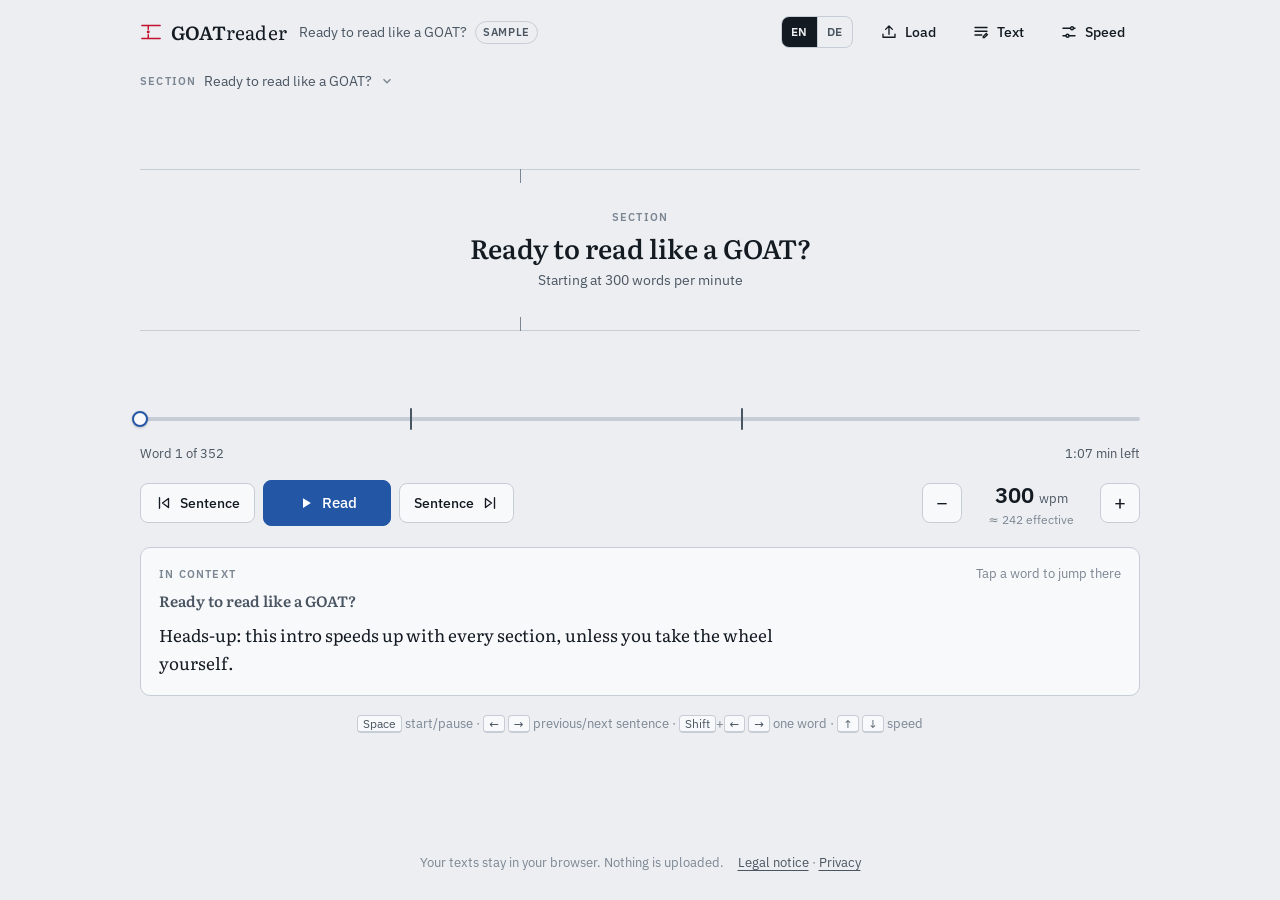
==== index.html @ 2a4652a8 "Cooler intro: how to become a GOAT reader" ====
<!doctype html>
<html lang="en">
<head>
<meta charset="utf-8">
<meta name="viewport" content="width=device-width,initial-scale=1,viewport-fit=cover">
<title>GOATreader · Read PDFs and texts word by word</title>
<meta name="description" content="GOATreader shows PDFs and texts one word at a time, with a focus letter, sentence rewind, context view and honest speed numbers. Free, no sign-up, everything stays in your browser.">
<link rel="canonical" href="https://goatreader.app/">
<meta name="theme-color" content="#ECEEF1" media="(prefers-color-scheme: light)">
<meta name="theme-color" content="#0E141A" media="(prefers-color-scheme: dark)">
<meta property="og:type" content="website">
<meta property="og:site_name" content="GOATreader">
<meta property="og:title" content="GOATreader">
<meta property="og:description" content="Read PDFs and texts one word at a time. Free, no sign-up, everything stays in your browser.">
<meta property="og:url" content="https://goatreader.app/">
<meta property="og:image" content="https://goatreader.app/og-image.png">
<meta property="og:image:width" content="1200">
<meta property="og:image:height" content="630">
<meta property="og:image:alt" content="GOATreader: the word GOAT in a reading window, with the focus letter O in red">
<meta name="twitter:card" content="summary_large_image">
<link rel="icon" href="icon.svg" type="image/svg+xml">
<link rel="icon" href="favicon-32.png" type="image/png" sizes="32x32">
<link rel="apple-touch-icon" href="apple-touch-icon.png">
<link rel="preload" href="fonts/literata-latin-opsz-normal.woff2" as="font" type="font/woff2" crossorigin>
<link rel="stylesheet" href="fonts/fonts.css">
<style>
/* Layout: one reading instrument in the middle of the page. Reticle window, position ruler and transport
   are stacked; the paragraph context sits underneath and appears when paused. Load / Text / Speed
   open as a side sheet (full width on phones). */
:root{
  --paper:#ECEEF1;      /* page ground: cool grey paper */
  --sheet:#F8F9FB;      /* panels, context, controls */
  --ink:#131A22;        /* primary text */
  --ink-2:#4A5562;      /* secondary text */
  --ink-3:#7B8693;      /* labels, ticks */
  --rule:#C6CDD6;       /* hairlines */
  --mark:#C3122F;       /* fixation letter */
  --pencil:#2456A6;     /* interactive accent ("blue pencil") */
  --pencil-ink:#FFFFFF;
  --pencil-soft:#DCE5F4;
  --danger:#A3261B;
  --scrim:rgba(19,26,34,.32);
  --shadow:0 1px 2px rgba(19,26,34,.06),0 14px 36px rgba(19,26,34,.12);
  --font-read:"Literata","Iowan Old Style","Palatino Linotype",Palatino,Georgia,serif;
  --font-ui:"IBM Plex Sans","Segoe UI",system-ui,-apple-system,"Helvetica Neue",Arial,sans-serif;
  --focal:38%;
  --word-size:clamp(2rem,5.2vw,3.4rem);
  --word-scale:1;
}
@media (prefers-color-scheme: dark){
  :root:not([data-theme="light"]){
    --paper:#0E141A; --sheet:#151D25; --ink:#E3E8ED; --ink-2:#A2AEBA; --ink-3:#6E7A86; --rule:#2A3541;
    --mark:#FF5B67; --pencil:#8AB1EE; --pencil-ink:#0B1117; --pencil-soft:#1D2B3C; --danger:#FF8A7A;
    --scrim:rgba(0,0,0,.55); --shadow:0 1px 2px rgba(0,0,0,.45),0 14px 36px rgba(0,0,0,.45);
    color-scheme:dark;
  }
}
:root[data-theme="dark"]{
  --paper:#0E141A; --sheet:#151D25; --ink:#E3E8ED; --ink-2:#A2AEBA; --ink-3:#6E7A86; --rule:#2A3541;
  --mark:#FF5B67; --pencil:#8AB1EE; --pencil-ink:#0B1117; --pencil-soft:#1D2B3C; --danger:#FF8A7A;
  --scrim:rgba(0,0,0,.55); --shadow:0 1px 2px rgba(0,0,0,.45),0 14px 36px rgba(0,0,0,.45);
  color-scheme:dark;
}

/* Basis: im Claude-Artifact liefert diese Regeln der Seitenrahmen */
:root{padding-top:env(safe-area-inset-top,0px);padding-bottom:env(safe-area-inset-bottom,0px)}
body{margin:0}
img{max-width:100%}
[hidden]{display:none!important}
.noscript{max-width:40ch;margin:40px auto;padding:0 16px;font:16px/1.5 system-ui,sans-serif;text-align:center}
*,*::before,*::after{box-sizing:border-box}
html,body{height:100%}
body{background:var(--paper);color:var(--ink);font-family:var(--font-ui);font-size:15px;line-height:1.5;-webkit-font-smoothing:antialiased}
button,input,textarea,select{font:inherit;color:inherit}
:focus-visible{outline:2px solid var(--pencil);outline-offset:2px}
.app{min-height:100%;display:flex;flex-direction:column;padding-inline:16px}

/* ---------- top bar ---------- */
.bar{display:flex;align-items:center;gap:12px;width:min(1000px,100%);margin-inline:auto;padding-block:12px 6px}
.brand{display:flex;align-items:center;gap:9px;flex:none}
.brand svg{width:22px;height:22px;color:var(--mark)}
.brand-name{font-family:var(--font-read);font-weight:600;font-size:19px;letter-spacing:.01em}
.brand-lite{font-weight:400}
.doc{display:flex;align-items:center;gap:8px;min-width:0;flex:1;color:var(--ink-2);font-size:14px;overflow:hidden;container-type:inline-size}
.doc-title{white-space:nowrap;overflow:hidden;text-overflow:ellipsis;min-width:0}
.chip{flex:none;font-size:11px;font-weight:600;letter-spacing:.06em;text-transform:uppercase;padding:2px 7px;border-radius:999px;border:1px solid var(--rule);color:var(--ink-2)}
@container (max-width:160px){.chip{display:none}}   /* wenig Platz: lieber den Titel zeigen */
@container (max-width:56px){.doc-title{display:none}}
.lang{display:inline-flex;flex:none;border:1px solid var(--rule);border-radius:8px;overflow:hidden}
.lang button{border:0;background:transparent;height:30px;padding:0 9px;font-size:12px;font-weight:600;letter-spacing:.05em;color:var(--ink-2);cursor:pointer}
.lang button + button{border-left:1px solid var(--rule)}
.lang button[aria-pressed="true"]{background:var(--ink);color:var(--paper)}
.lang button:focus-visible{outline-offset:-2px}
.bar-actions{display:flex;gap:6px;flex:none}

/* ---------- buttons ---------- */
.btn{display:inline-flex;align-items:center;justify-content:center;gap:7px;height:40px;padding:0 14px;border-radius:8px;
  border:1px solid var(--rule);background:var(--sheet);cursor:pointer;font-weight:500;font-size:14px;white-space:nowrap;
  transition:border-color .15s,background-color .15s}
.btn:hover{border-color:var(--ink-3)}
.btn svg{width:18px;height:18px;flex:none}
.btn.ghost{background:transparent;border-color:transparent}
.btn.ghost:hover{background:var(--sheet);border-color:var(--rule)}
.btn.primary{background:var(--pencil);border-color:var(--pencil);color:var(--pencil-ink)}
.btn.primary:hover{filter:brightness(1.06)}
.btn.icon{width:40px;padding:0}
.btn:disabled{opacity:.45;cursor:not-allowed}
.btn.small{height:32px;padding:0 10px;font-size:13px}
.btn.danger{color:var(--danger)}

/* ---------- instrument ---------- */
.main{flex:1;display:flex;flex-direction:column;gap:18px;width:min(1000px,100%);margin-inline:auto;padding-block:8px 28px}
.instrument{position:relative;display:flex;flex-direction:column;gap:10px}
.eyebrow{display:flex;align-items:center;justify-content:space-between;gap:12px;min-height:30px}
.section-btn{display:flex;align-items:center;gap:8px;min-width:0;max-width:100%;background:none;border:0;padding:4px 6px;margin-left:-6px;border-radius:6px;cursor:pointer;color:var(--ink-2)}
.section-btn:hover:not(:disabled){background:var(--sheet)}
.section-btn:disabled{cursor:default}
.label{font-size:11px;font-weight:600;letter-spacing:.11em;text-transform:uppercase;color:var(--ink-3);flex:none}
.section-name{white-space:nowrap;overflow:hidden;text-overflow:ellipsis;min-width:0;font-size:14px}
.section-btn svg{width:14px;height:14px;flex:none;color:var(--ink-3)}
.page-label{font-size:13px;color:var(--ink-2);font-variant-numeric:tabular-nums;flex:none}

.outline{position:absolute;z-index:6;top:36px;left:0;width:min(440px,100%);max-height:min(56vh,460px);overflow:auto;
  background:var(--sheet);border:1px solid var(--rule);border-radius:10px;box-shadow:var(--shadow);padding:6px}
.outline button{display:grid;grid-template-columns:1fr auto;gap:12px;width:100%;text-align:left;background:none;border:0;
  padding:8px 10px;border-radius:6px;cursor:pointer;font-size:14px;color:var(--ink)}
.outline button:hover,.outline button.active{background:var(--pencil-soft)}
.outline .pg{color:var(--ink-3);font-variant-numeric:tabular-nums;font-size:13px}

.reader{position:relative;height:clamp(170px,32vh,290px);overflow:hidden;cursor:pointer;user-select:none;-webkit-user-select:none;
  touch-action:pan-y;border-radius:4px}
.reader:focus-visible{outline:1.5px solid var(--ink-3);outline-offset:6px}
.rule{position:absolute;left:0;right:0;height:1px;background:var(--rule)}
.rule.top{top:22%}.rule.bottom{bottom:22%}
.tick{position:absolute;left:var(--focal);width:1px;height:14px;background:var(--ink-3)}
.tick.top{top:22%}.tick.bottom{bottom:22%}
.reader.no-guides .rule,.reader.no-guides .tick{display:none}
.word{position:absolute;left:0;top:50%;white-space:nowrap;font-family:var(--font-read);font-weight:480;
  font-size:calc(var(--word-size) * var(--word-scale));line-height:1.1;transform-origin:0 50%;will-change:transform;
  font-optical-sizing:auto;letter-spacing:.005em}
.reader.sans .word{font-family:var(--font-ui);font-weight:500}
.word .orp{color:var(--mark)}
.reader.no-mark .word .orp{color:inherit}
.card{position:absolute;inset:23% 18px;display:flex;flex-direction:column;align-items:center;justify-content:center;gap:6px;text-align:center}
.card .t{font-family:var(--font-read);font-weight:560;font-size:clamp(1.15rem,2.7vw,1.65rem);line-height:1.25;max-width:32ch;text-wrap:balance}
.card .s{color:var(--ink-2);font-size:14px;max-width:46ch;text-wrap:balance}

/* ruler */
.ruler{position:relative;height:30px;cursor:pointer;touch-action:none}
.ruler-track{position:absolute;left:0;right:0;top:50%;height:4px;margin-top:-2px;background:var(--rule);border-radius:2px}
.ruler-fill{position:absolute;left:0;top:0;bottom:0;width:0;background:var(--pencil);border-radius:2px}
.ruler-ticks{position:absolute;inset:0}
.ruler-ticks .pg{position:absolute;top:-4px;width:1px;height:12px;background:var(--ink-3);opacity:.6}
.ruler-ticks .sec{position:absolute;top:-9px;width:2px;height:22px;margin-left:-1px;background:var(--ink-2);border-radius:1px}
.ruler-thumb{position:absolute;top:50%;left:0;width:16px;height:16px;margin:-8px 0 0 -8px;border-radius:50%;
  background:var(--sheet);border:2px solid var(--pencil);box-shadow:0 1px 3px rgba(0,0,0,.18)}
.meta{display:flex;justify-content:space-between;gap:12px;flex-wrap:wrap;font-size:13px;color:var(--ink-2);font-variant-numeric:tabular-nums}

/* transport */
.transport{display:flex;align-items:center;justify-content:space-between;gap:12px 20px;flex-wrap:wrap;margin-top:4px}
.tgroup{display:flex;gap:8px;align-items:center}
.btn.play{min-width:128px;height:46px;font-size:15px}
.tempo{display:flex;align-items:center;gap:8px}
.tempo .btn{width:40px;padding:0;font-size:20px;font-weight:400}
.tempo-read{display:grid;grid-template-columns:auto auto;align-items:baseline;column-gap:5px;min-width:122px;justify-content:center}
.tempo-read output{font-size:22px;font-weight:600;font-variant-numeric:tabular-nums;text-align:right}
.tempo-read .unit{font-size:13px;color:var(--ink-2)}
.tempo-read .eff{grid-column:1 / -1;font-size:12px;color:var(--ink-3);text-align:center;font-variant-numeric:tabular-nums}

/* context */
.context{background:var(--sheet);border:1px solid var(--rule);border-radius:10px;padding:16px 18px 18px;display:flex;flex-direction:column;gap:8px;
  transition:opacity .2s}
.context-head{display:flex;justify-content:space-between;gap:12px;flex-wrap:wrap;align-items:baseline}
.hint{font-size:12.5px;color:var(--ink-3)}
.context-section{margin:0;font-family:var(--font-read);font-size:15px;font-weight:600;color:var(--ink-2)}
.context-text{margin:0;font-family:var(--font-read);font-size:17px;line-height:1.65;max-width:68ch;max-height:15.5em;overflow:auto;overflow-wrap:anywhere}
.context-text span{cursor:pointer;border-radius:3px}
.context-text span:hover{text-decoration:underline;text-decoration-color:var(--ink-3);text-underline-offset:3px}
.context-text span.cur{background:var(--pencil-soft);box-shadow:0 0 0 2px var(--pencil-soft);text-decoration:none}
.context-text .gap{color:var(--ink-3);cursor:default}
.keys{margin:0;font-size:12.5px;color:var(--ink-3);text-align:center}
.keys kbd{font-family:var(--font-ui);font-size:11.5px;border:1px solid var(--rule);border-bottom-width:2px;border-radius:4px;padding:0 5px;background:var(--sheet);color:var(--ink-2)}
@media (hover:none){.keys{display:none}}

/* while reading: quiet chrome */
.foot{display:flex;justify-content:center;gap:4px 14px;flex-wrap:wrap;font-size:12.5px;color:var(--ink-3);text-align:center;margin-top:auto;padding-top:8px}
.foot a{color:var(--ink-2);text-underline-offset:3px}
.foot a:hover{color:var(--pencil)}
body.is-playing .foot{opacity:.4}
body.is-playing .context{opacity:0;pointer-events:none}
body.is-playing .bar,body.is-playing .meta,body.is-playing .tempo,body.is-playing .keys,body.is-playing .eyebrow{opacity:.4;transition:opacity .25s}
body.is-playing .bar:hover,body.is-playing .tempo:hover,body.is-playing .bar:focus-within,body.is-playing .tempo:focus-within{opacity:1}

/* ---------- side sheet ---------- */
.scrim{position:fixed;inset:0;background:var(--scrim);z-index:20}
.panel{position:fixed;top:0;right:0;bottom:0;z-index:21;width:min(460px,100%);display:flex;flex-direction:column;background:var(--sheet);
  border-left:1px solid var(--rule);box-shadow:var(--shadow);padding-top:env(safe-area-inset-top,0px);padding-bottom:env(safe-area-inset-bottom,0px);
  animation:slide .18s ease-out}
@keyframes slide{from{transform:translateX(24px);opacity:.4}to{transform:none;opacity:1}}
.panel-head{display:flex;align-items:center;justify-content:space-between;gap:12px;padding:12px 12px 12px 20px;border-bottom:1px solid var(--rule)}
.panel-head h2{margin:0;font-family:var(--font-read);font-size:19px;font-weight:600}
.panel-body{flex:1;overflow:auto;padding:18px 20px 28px;display:flex;flex-direction:column;gap:24px}
.group{display:flex;flex-direction:column;gap:10px}
.note{margin:0;font-size:13px;color:var(--ink-2)}
.drop{display:flex;flex-direction:column;align-items:center;gap:6px;padding:26px 16px;border:1.5px dashed var(--ink-3);border-radius:10px;
  text-align:center;cursor:pointer;background:var(--paper)}
.drop:hover,.drop:focus-within{border-color:var(--pencil)}
.drop svg{width:28px;height:28px;color:var(--pencil)}
.drop strong{font-size:15px}
.sr-only{position:absolute;width:1px;height:1px;overflow:hidden;clip:rect(0 0 0 0);white-space:nowrap}
input[type=text]{width:100%;border:1px solid var(--rule);border-radius:8px;background:var(--paper);padding:8px 12px}
textarea{width:100%;border:1px solid var(--rule);border-radius:8px;background:var(--paper);padding:10px 12px;line-height:1.55;resize:vertical}
#paste-text{min-height:120px}
#edit-text{min-height:46vh;font-size:14px}
.row{display:flex;gap:8px;flex-wrap:wrap;align-items:center}
.lib{list-style:none;margin:0;padding:0;display:flex;flex-direction:column;gap:6px}
.lib li{display:flex;align-items:center;gap:6px;border:1px solid var(--rule);border-radius:8px;background:var(--paper)}
.lib .open{flex:1;min-width:0;text-align:left;background:none;border:0;padding:9px 12px;cursor:pointer;display:flex;flex-direction:column;gap:2px;border-radius:8px}
.lib .open:hover{background:var(--pencil-soft)}
.lib .ttl{font-weight:500;white-space:nowrap;overflow:hidden;text-overflow:ellipsis}
.lib .sub{font-size:12.5px;color:var(--ink-2);font-variant-numeric:tabular-nums}
.lib .del{margin-right:6px}
.lib li.current{border-color:var(--pencil)}
.empty{margin:0;font-size:13px;color:var(--ink-3)}

/* settings rows */
.field{display:grid;grid-template-columns:1fr auto;gap:4px 12px;align-items:center}
.field label{font-size:14px}
.field output{font-size:13px;color:var(--ink-2);font-variant-numeric:tabular-nums;min-width:4.5em;text-align:right}
.field input[type=range]{grid-column:1 / -1;width:100%;accent-color:var(--pencil)}
.field .help{grid-column:1 / -1;font-size:12.5px;color:var(--ink-3)}
.check{display:grid;grid-template-columns:auto 1fr;gap:2px 10px;align-items:start;font-size:14px;cursor:pointer}
.check input{margin-top:3px;accent-color:var(--pencil);width:16px;height:16px}
.check .help{grid-column:2;font-size:12.5px;color:var(--ink-3)}
.seg{display:inline-flex;border:1px solid var(--rule);border-radius:8px;overflow:hidden}
.seg label{position:relative;cursor:pointer}
.seg input{position:absolute;opacity:0;inset:0;cursor:pointer}
.seg span{display:block;padding:6px 14px;font-size:14px}
.seg input:checked + span{background:var(--pencil);color:var(--pencil-ink)}
.seg input:focus-visible + span{outline:2px solid var(--pencil);outline-offset:-2px}
.presets{display:flex;gap:6px;flex-wrap:wrap}
.keylist{display:grid;grid-template-columns:auto 1fr;gap:6px 14px;margin:0;font-size:13.5px}
.keylist dt{color:var(--ink-2)}
.keylist dd{margin:0}
.stats{margin:0;font-size:13px;color:var(--ink-2);font-variant-numeric:tabular-nums}

/* overlays */
.drop-overlay{position:fixed;inset:10px;z-index:40;border:2px dashed var(--pencil);border-radius:14px;background:var(--scrim);
  display:flex;align-items:center;justify-content:center;pointer-events:none}
.drop-overlay div{background:var(--sheet);padding:14px 20px;border-radius:10px;font-weight:600;box-shadow:var(--shadow)}
.toast{position:fixed;left:50%;bottom:calc(18px + env(safe-area-inset-bottom,0px));transform:translateX(-50%);z-index:50;max-width:min(560px,calc(100% - 32px));
  background:var(--ink);color:var(--paper);padding:10px 16px;border-radius:10px;box-shadow:var(--shadow);font-size:14px}
.toast[data-kind="error"]{background:var(--danger);color:#fff}

@media (max-width:480px){.brand-name{display:none}}
@media (max-width:640px){
  .bar{gap:8px}
  .bar-actions{gap:2px}
  .bar-actions .btn{flex-direction:column;gap:3px;height:46px;min-width:44px;padding:0 4px}
  .bar-actions .btn span{font-size:10.5px;font-weight:500;line-height:1}
  .doc{font-size:13px}
  .transport{justify-content:center}
  .tgroup{width:100%;justify-content:center}
  .btn.play{flex:1;max-width:220px}
  .tempo{width:100%;justify-content:center}
  .context-text{font-size:16px}
  .panel{width:100%;border-left:0}
}
@media (max-width:420px){
  /* schmale Handys: Satz-Knöpfe nur mit Symbol (Beschriftung bleibt als aria-label und title) */
  .tgroup .btn:not(.play){width:46px;height:46px;padding:0}
  .tgroup .btn:not(.play) span{display:none}
}
@media (prefers-reduced-motion:reduce){
  *{transition:none!important;animation:none!important}
}
</style>
</head>
<body>
<noscript><p class="noscript">GOATreader needs JavaScript to run. · GOATreader braucht JavaScript.</p></noscript>
<div class="app" id="app">
  <header class="bar">
    <div class="brand">
      <svg viewBox="0 0 24 24" fill="none" stroke="currentColor" stroke-width="1.6" aria-hidden="true"><path d="M2 5h20M2 19h20M9 5v4M9 19v-4" stroke-linecap="round"/><path d="M9 12h0" stroke-width="3.2" stroke-linecap="round"/></svg>
      <span class="brand-name">GOAT<span class="brand-lite">reader</span></span>
    </div>
    <div class="doc"><span class="doc-title" id="doc-title"></span><span class="chip" id="doc-chip" data-i18n="doc.sampleChip" hidden>Sample</span></div>
    <div class="lang" role="group" aria-label="Language" data-i18n-attr="aria-label:bar.lang">
      <button type="button" data-lang="en" lang="en" title="English" aria-pressed="true">EN</button>
      <button type="button" data-lang="de" lang="de" title="Deutsch" aria-pressed="false">DE</button>
    </div>
    <nav class="bar-actions" aria-label="Document" data-i18n-attr="aria-label:bar.nav">
      <button class="btn ghost" id="open-load" type="button" aria-label="Load a text" title="Load a text" data-i18n-attr="aria-label:bar.load.title;title:bar.load.title">
        <svg viewBox="0 0 24 24" fill="none" stroke="currentColor" stroke-width="1.8" stroke-linecap="round" stroke-linejoin="round" aria-hidden="true"><path d="M12 15V4M7.5 8.5 12 4l4.5 4.5M4 15v4h16v-4"/></svg><span data-i18n="bar.load">Load</span>
      </button>
      <button class="btn ghost" id="open-edit" type="button" aria-label="Review and edit the text" title="Review and edit the text" data-i18n-attr="aria-label:bar.text.title;title:bar.text.title">
        <svg viewBox="0 0 24 24" fill="none" stroke="currentColor" stroke-width="1.8" stroke-linecap="round" aria-hidden="true"><path d="M4 6h16M4 11h16M4 16h9M16.5 19.5l4-4-1.5-1.5-4 4V19.5z"/></svg><span data-i18n="bar.text">Text</span>
      </button>
      <button class="btn ghost" id="open-settings" type="button" aria-label="Speed and display settings" title="Speed and display settings" data-i18n-attr="aria-label:bar.speed.title;title:bar.speed.title">
        <svg viewBox="0 0 24 24" fill="none" stroke="currentColor" stroke-width="1.8" stroke-linecap="round" aria-hidden="true"><path d="M4 7h10M18 7h2M4 17h4M12 17h8"/><circle cx="16" cy="7" r="2"/><circle cx="10" cy="17" r="2"/></svg><span data-i18n="bar.speed">Speed</span>
      </button>
    </nav>
  </header>

  <main class="main">
    <section class="instrument" aria-label="Reading window" data-i18n-attr="aria-label:reader.region">
      <div class="eyebrow">
        <button class="section-btn" id="section-btn" type="button" aria-haspopup="true" aria-expanded="false" aria-controls="outline">
          <span class="label" id="section-label">Section</span><span class="section-name" id="section-name">–</span>
          <svg viewBox="0 0 16 16" fill="none" stroke="currentColor" stroke-width="1.6" aria-hidden="true"><path d="M4 6l4 4 4-4"/></svg>
        </button>
        <span class="page-label" id="page-label" hidden></span>
      </div>
      <div class="outline" id="outline" hidden></div>

      <div class="reader" id="reader" tabindex="0" role="button" aria-label="Reading window, paused. Press Space or tap to start.">
        <div class="rule top"></div><div class="rule bottom"></div>
        <div class="tick top"></div><div class="tick bottom"></div>
        <div class="word" id="word" aria-hidden="true"><span id="w-pre"></span><span class="orp" id="w-orp"></span><span id="w-post"></span></div>
        <div class="card" id="card" hidden></div>
      </div>

      <div class="ruler" id="ruler" role="slider" tabindex="0" aria-label="Position in the text" data-i18n-attr="aria-label:ruler.label" aria-valuemin="0" aria-valuemax="100" aria-valuenow="0">
        <div class="ruler-track"><div class="ruler-fill" id="ruler-fill"></div><div class="ruler-ticks" id="ruler-ticks"></div></div>
        <div class="ruler-thumb" id="ruler-thumb"></div>
      </div>
      <div class="meta"><span id="meta-pos"></span><span id="meta-left"></span></div>

      <div class="transport">
        <div class="tgroup">
          <button class="btn" id="btn-prev" type="button" title="Previous sentence (←)" aria-label="Previous sentence" data-i18n-attr="title:tr.prev.title;aria-label:tr.prev.aria">
            <svg viewBox="0 0 24 24" fill="none" stroke="currentColor" stroke-width="1.8" stroke-linecap="round" stroke-linejoin="round" aria-hidden="true"><path d="M6 5v14M18 6l-8 6 8 6z"/></svg><span data-i18n="tr.prev">Sentence</span>
          </button>
          <button class="btn primary play" id="btn-play" type="button">
            <svg id="ic-play" viewBox="0 0 24 24" aria-hidden="true"><path d="M8 5.5v13l10.5-6.5z" fill="currentColor"/></svg>
            <svg id="ic-pause" viewBox="0 0 24 24" aria-hidden="true" hidden><path d="M7 5h3.5v14H7zM13.5 5H17v14h-3.5z" fill="currentColor"/></svg>
            <span id="play-label">Read</span>
          </button>
          <button class="btn" id="btn-next" type="button" title="Next sentence (→)" aria-label="Next sentence" data-i18n-attr="title:tr.next.title;aria-label:tr.next.aria">
            <span data-i18n="tr.next">Sentence</span><svg viewBox="0 0 24 24" fill="none" stroke="currentColor" stroke-width="1.8" stroke-linecap="round" stroke-linejoin="round" aria-hidden="true"><path d="M18 5v14M6 6l8 6-8 6z"/></svg>
          </button>
        </div>
        <div class="tempo" role="group" aria-label="Speed" data-i18n-attr="aria-label:tempo.group">
          <button class="btn" id="wpm-down" type="button" aria-label="Slower (↓)" title="Slower (↓)" data-i18n-attr="aria-label:tempo.slower;title:tempo.slower">−</button>
          <div class="tempo-read" title="Speed per word. Effective = including the pauses at sentence and paragraph ends." data-i18n-attr="title:tempo.title">
            <output id="wpm-out" for="wpm-range">300</output><span class="unit" data-i18n="tempo.unit">wpm</span>
            <span class="eff" id="eff-out"></span>
          </div>
          <button class="btn" id="wpm-up" type="button" aria-label="Faster (↑)" title="Faster (↑)" data-i18n-attr="aria-label:tempo.faster;title:tempo.faster">+</button>
        </div>
      </div>
    </section>

    <section class="context" id="context" aria-label="In context" data-i18n-attr="aria-label:ctx.label">
      <div class="context-head"><span class="label" data-i18n="ctx.label">In context</span><span class="hint" data-i18n="ctx.hint">Tap a word to jump there</span></div>
      <h3 class="context-section" id="context-section" hidden></h3>
      <p class="context-text" id="context-text"></p>
    </section>

    <p class="keys" data-i18n-html="keys"><kbd>Space</kbd> start/pause · <kbd>←</kbd> <kbd>→</kbd> previous/next sentence · <kbd>Shift</kbd>+<kbd>←</kbd> <kbd>→</kbd> one word · <kbd>↑</kbd> <kbd>↓</kbd> speed</p>
    <footer class="foot"><span data-i18n="foot.privacy">Your texts stay in your browser. Nothing is uploaded.</span><span><a href="legal.html" data-i18n="foot.legal">Legal notice</a> · <a href="privacy.html" data-i18n="foot.privacyLink">Privacy</a></span></footer>
  </main>
</div>

<div class="scrim" id="scrim" hidden></div>

<aside class="panel" id="panel-load" role="dialog" aria-modal="true" aria-labelledby="h-load" hidden>
  <div class="panel-head"><h2 id="h-load" data-i18n="load.title">Load a text</h2>
    <button class="btn ghost icon" type="button" data-close aria-label="Close" data-i18n-attr="aria-label:close"><svg viewBox="0 0 24 24" fill="none" stroke="currentColor" stroke-width="1.8" stroke-linecap="round" aria-hidden="true"><path d="M6 6l12 12M18 6 6 18"/></svg></button>
  </div>
  <div class="panel-body">
    <div class="group">
      <label class="drop" for="file-input">
        <svg viewBox="0 0 24 24" fill="none" stroke="currentColor" stroke-width="1.7" stroke-linecap="round" stroke-linejoin="round" aria-hidden="true"><path d="M14 3H7a2 2 0 0 0-2 2v14a2 2 0 0 0 2 2h10a2 2 0 0 0 2-2V8z"/><path d="M14 3v5h5M12 17v-6M9.5 13.5 12 11l2.5 2.5"/></svg>
        <strong data-i18n="load.choose">Choose a PDF, TXT or Markdown file</strong>
        <span class="note" data-i18n="load.drop">or drop the file anywhere on this page</span>
        <input class="sr-only" type="file" id="file-input" data-autofocus accept=".pdf,.txt,.md,.markdown,application/pdf,text/plain,text/markdown">
      </label>
      <p class="note" data-i18n="load.note">For PDFs, headers and footers, hyphenation, citation brackets and the reference list are removed. You can adjust this under “Text”.</p>
    </div>
    <div class="group">
      <label class="label" for="paste-text" data-i18n="load.paste">Paste text</label>
      <textarea id="paste-text" placeholder="Paste your text here. Blank lines separate paragraphs; lines starting with # become headings." data-i18n-attr="placeholder:load.paste.ph"></textarea>
      <div class="row"><button class="btn primary" type="button" id="paste-go" data-i18n="load.paste.go">Read this text</button></div>
    </div>
    <div class="group">
      <span class="label" data-i18n="load.recent">Recently read</span>
      <ul class="lib" id="lib-list"></ul>
      <p class="empty" id="lib-empty" data-i18n="load.empty" hidden>Nothing saved yet. Loaded texts and your reading position stay in this browser.</p>
      <div class="row"><button class="btn small" type="button" id="open-sample" data-i18n="load.sample">Open sample text</button></div>
    </div>
  </div>
</aside>

<aside class="panel" id="panel-edit" role="dialog" aria-modal="true" aria-labelledby="h-edit" hidden>
  <div class="panel-head"><h2 id="h-edit" data-i18n="edit.title">Review text</h2>
    <button class="btn ghost icon" type="button" data-close aria-label="Close" data-i18n-attr="aria-label:close"><svg viewBox="0 0 24 24" fill="none" stroke="currentColor" stroke-width="1.8" stroke-linecap="round" aria-hidden="true"><path d="M6 6l12 12M18 6 6 18"/></svg></button>
  </div>
  <div class="panel-body">
    <div class="group">
      <label class="label" for="edit-title" data-i18n="edit.docTitle">Title</label>
      <input id="edit-title" type="text">
    </div>
    <div class="group">
      <label class="label" for="edit-text" data-i18n="edit.text">Text</label>
      <textarea id="edit-text" spellcheck="false" data-autofocus></textarea>
      <p class="stats" id="edit-stats"></p>
      <p class="note" data-i18n-html="edit.note">Blank lines separate paragraphs. Lines starting with <code>#</code> are headings. <code>⟦p.4⟧</code> marks the start of a page.</p>
      <div class="row">
        <button class="btn primary" type="button" id="edit-apply" data-i18n="edit.apply">Apply</button>
        <button class="btn" type="button" id="edit-copy" data-i18n="edit.copy">Copy text</button>
        <button class="btn" type="button" id="edit-restore" data-i18n="edit.restore" hidden>Restore original</button>
      </div>
    </div>
    <div class="group" id="clean-box">
      <span class="label" data-i18n="clean.title">PDF clean-up</span>
      <label class="check"><input type="checkbox" id="opt-dropRunning"><span data-i18n="clean.running">Remove headers, footers, page numbers and formula fragments</span></label>
      <label class="check"><input type="checkbox" id="opt-dropCites"><span data-i18n="clean.cites">Hide citation brackets and footnote numbers</span><span class="help" data-i18n="clean.cites.help">e.g. [12] or (Rayner et al., 2016)</span></label>
      <label class="check"><input type="checkbox" id="opt-dropRefs"><span data-i18n="clean.refs">Leave out the reference list</span></label>
      <label class="check"><input type="checkbox" id="opt-headings"><span data-i18n="clean.heads">Detect headings</span><span class="help" data-i18n="clean.heads.help">for the outline and the section display</span></label>
      <div class="row"><button class="btn" type="button" id="reclean" data-i18n="clean.again">Clean up again</button></div>
      <p class="note" id="reclean-note" data-i18n="clean.note" hidden>Applies to the next PDF import. To clean up this PDF again, load it once more.</p>
    </div>
  </div>
</aside>

<aside class="panel" id="panel-settings" role="dialog" aria-modal="true" aria-labelledby="h-settings" hidden>
  <div class="panel-head"><h2 id="h-settings" data-i18n="set.title">Speed and display</h2>
    <button class="btn ghost icon" type="button" data-close aria-label="Close" data-i18n-attr="aria-label:close"><svg viewBox="0 0 24 24" fill="none" stroke="currentColor" stroke-width="1.8" stroke-linecap="round" aria-hidden="true"><path d="M6 6l12 12M18 6 6 18"/></svg></button>
  </div>
  <div class="panel-body">
    <div class="group">
      <span class="label" data-i18n="set.speed">Speed</span>
      <div class="field"><label for="wpm-range" data-i18n="set.wpm">Words per minute</label><output id="wpm-range-out" for="wpm-range"></output>
        <input type="range" id="wpm-range" min="100" max="1000" step="10" data-autofocus>
        <span class="help" id="eff-help"></span></div>
      <div class="presets" id="presets"></div>
      <label class="check"><input type="checkbox" id="opt-ramp"><span data-i18n="set.ramp">Gentle start</span><span class="help" data-i18n="set.ramp.help">The first words after you start run a little slower.</span></label>
    </div>
    <div class="group">
      <span class="label" data-i18n="set.pauses">Pauses</span>
      <div class="field"><label for="opt-sentPause" data-i18n="set.sent">At the end of a sentence</label><output id="out-sentPause"></output><input type="range" id="opt-sentPause" min="0" max="3" step="0.25"></div>
      <div class="field"><label for="opt-clausePause" data-i18n="set.clause">After a comma, semicolon or colon</label><output id="out-clausePause"></output><input type="range" id="opt-clausePause" min="0" max="1.5" step="0.1"></div>
      <div class="field"><label for="opt-paraPause" data-i18n="set.para">At the end of a paragraph</label><output id="out-paraPause"></output><input type="range" id="opt-paraPause" min="0" max="4" step="0.25"></div>
      <label class="check"><input type="checkbox" id="opt-longWords"><span data-i18n="set.long">Show long words a little longer</span></label>
      <label class="check"><input type="checkbox" id="opt-paraStop"><span data-i18n="set.paraStop">Stop after each paragraph</span><span class="help" data-i18n="set.paraStop.help">Time to tell yourself the key point. Continue with Space.</span></label>
    </div>
    <div class="group">
      <span class="label" data-i18n="set.display">Display</span>
      <div class="row"><span style="font-size:14px" data-i18n="set.font">Font</span>
        <div class="seg" role="radiogroup" aria-label="Font" data-i18n-attr="aria-label:set.font">
          <label><input type="radio" name="font" id="font-serif" value="serif"><span data-i18n="set.serif">Serif</span></label>
          <label><input type="radio" name="font" id="font-sans" value="sans"><span data-i18n="set.sans">Sans</span></label>
        </div>
      </div>
      <div class="field"><label for="opt-size" data-i18n="set.size">Font size</label><output id="out-size"></output><input type="range" id="opt-size" min="0.7" max="1.5" step="0.05"></div>
      <label class="check"><input type="checkbox" id="opt-mark"><span data-i18n="set.mark">Highlight the focus letter in color</span></label>
      <label class="check"><input type="checkbox" id="opt-guides"><span data-i18n="set.guides">Show fixation guides</span></label>
    </div>
    <div class="group">
      <span class="label" data-i18n="set.keys">Keyboard</span>
      <dl class="keylist">
        <dt data-i18n="set.k.space">Space</dt><dd data-i18n="set.k.space.d">start / pause</dd>
        <dt>← / →</dt><dd data-i18n="set.k.lr.d">previous / next sentence</dd>
        <dt>Shift + ← / →</dt><dd data-i18n="set.k.shift.d">one word back / forward</dd>
        <dt>↑ / ↓</dt><dd data-i18n="set.k.ud.d">speed ±10 (with Shift ±50)</dd>
        <dt data-i18n="set.k.home">Home</dt><dd data-i18n="set.k.home.d">back to the beginning</dd>
        <dt>Esc</dt><dd data-i18n="set.k.esc.d">close the panel</dd>
      </dl>
      <p class="note" data-i18n="set.phone">On a phone: tap the reading window to start and pause; swipe left or right to jump one sentence.</p>
    </div>
    <div class="row"><button class="btn" type="button" id="reset-settings" data-i18n="set.reset">Reset to defaults</button></div>
  </div>
</aside>

<div class="drop-overlay" id="drop-overlay" hidden><div data-i18n="drop.release">Drop to load</div></div>
<div class="toast" id="toast" role="status" aria-live="polite" hidden></div>

<script>
(() => {
'use strict';
// ================= i18n =================
const APP = 'GOATreader';
const I18N = {
  en: {
    'app.title': 'GOATreader · Read PDFs and texts word by word',
    'doc.sampleChip': 'Sample',
    'doc.untitled': 'My text',
    'doc.file': 'File',
    'sample.title': 'Ready to read like a GOAT?',
    'bar.lang': 'Language',
    'bar.nav': 'Document',
    'bar.load': 'Load',
    'bar.load.title': 'Load text',
    'bar.text': 'Text',
    'bar.text.title': 'Review and edit the text',
    'bar.speed': 'Speed',
    'bar.speed.title': 'Speed and display settings',
    'reader.region': 'Reading window',
    'reader.label.paused': 'Reading window, paused. Press Space or tap to start.',
    'reader.label.playing': 'Reading window, running. Press Space or tap to pause.',
    'eyebrow.section': 'Section',
    'eyebrow.text': 'Text',
    'eyebrow.start': 'Beginning',
    'page.short': 'p. {p} / {n}',
    'outline.page': 'p. {p}',
    'outline.pct': '{p}%',
    'marker.page': 'p.',
    'ruler.label': 'Position in the text',
    'ruler.valuetext': '{pct} percent, {pos}',
    'meta.pos': 'Word {i} of {n}',
    'meta.left': '{t} left',
    'meta.done': 'Done',
    'tr.prev': 'Sentence',
    'tr.prev.title': 'Previous sentence (←)',
    'tr.prev.aria': 'Previous sentence',
    'tr.next': 'Sentence',
    'tr.next.title': 'Next sentence (→)',
    'tr.next.aria': 'Next sentence',
    'tr.play': 'Read',
    'tr.pause': 'Pause',
    'tr.restart': 'Restart',
    'tr.play.aria': 'Start reading (Space)',
    'tr.pause.aria': 'Pause (Space)',
    'tempo.group': 'Speed',
    'tempo.slower': 'Slower (↓)',
    'tempo.faster': 'Faster (↑)',
    'tempo.title': 'Set speed for each word, without pauses. Effective = with all pauses.',
    'tempo.unit': 'wpm',
    'tempo.eff': '≈ {e} effective',
    'ctx.label': 'In context',
    'ctx.hint': 'Tap a word to jump there',
    'keys': '<kbd>Space</kbd> start/pause · <kbd>←</kbd> <kbd>→</kbd> previous/next sentence · <kbd>Shift</kbd>+<kbd>←</kbd> <kbd>→</kbd> one word · <kbd>↑</kbd> <kbd>↓</kbd> speed',
    'close': 'Close',
    'load.title': 'Load text',
    'load.choose': 'Choose a PDF, TXT or Markdown file',
    'load.drop': 'or drop the file anywhere on this page',
    'load.note': 'When you load a PDF, {app} removes headers and footers, line-break hyphens, in-text citations and the reference list. You can adjust this under “Text”.',
    'load.paste': 'Paste text',
    'load.paste.ph': 'Paste your text here. Blank lines separate paragraphs; lines starting with # become headings.',
    'load.paste.go': 'Read this text',
    'load.recent': 'Recently read',
    'load.empty': 'Nothing saved yet. Loaded texts and your reading position stay in this browser.',
    'load.sample': 'Open sample text',
    'lib.sub': '{words} · {p}% read',
    'lib.remove': 'Remove',
    'lib.sure': 'Sure?',
    'lib.remove.aria': 'Remove “{title}”',
    'edit.title': 'Review text',
    'edit.docTitle': 'Title',
    'edit.text': 'Text',
    'edit.stats': '{words} · {sents} · {heads} · approx. {t} at {wpm} wpm',
    'edit.note': 'Blank lines separate paragraphs. Lines starting with <code>#</code> are headings. <code>⟦p.4⟧</code> marks the start of a page.',
    'edit.apply': 'Apply',
    'edit.copy': 'Copy text',
    'edit.restore': 'Restore original',
    'clean.title': 'PDF clean-up',
    'clean.running': 'Remove headers, footers, page numbers and formula fragments',
    'clean.cites': 'Remove in-text citations and footnote numbers',
    'clean.cites.help': 'e.g. [12] or (Rayner et al., 2016)',
    'clean.refs': 'Leave out the reference list and everything after it',
    'clean.heads': 'Detect headings',
    'clean.heads.help': 'for the outline and the section display',
    'clean.again': 'Clean up again',
    'clean.note': 'Applies to the next PDF you load. To clean up a PDF from “Recently read” again, load the file once more.',
    'set.title': 'Speed and display',
    'set.speed': 'Speed',
    'set.wpm': 'Words per minute',
    'set.wpm.out': '{wpm} wpm',
    'set.eff': 'Effective ≈ {e} words per minute for this text, including all pauses. Total time approx. {t}.',
    'set.preset.aria': '{v} words per minute',
    'set.ramp': 'Gentle start',
    'set.ramp.help': 'The first words after you start run a little slower.',
    'set.pauses': 'Pauses',
    'set.sent': 'At the end of a sentence',
    'set.clause': 'After a comma, semicolon or colon',
    'set.para': 'At the end of a paragraph',
    'set.pause.out': '+{x} × word time',
    'set.pause.none': 'none',
    'set.long': 'Show long words a little longer',
    'set.paraStop': 'Stop after each paragraph',
    'set.paraStop.help': 'Time to tell yourself the key point. Tap or press Space to continue.',
    'set.display': 'Display',
    'set.font': 'Font',
    'set.serif': 'Serif',
    'set.sans': 'Sans',
    'set.size': 'Font size',
    'set.size.out': '{p}%',
    'set.mark': 'Highlight the focus letter in color',
    'set.guides': 'Show fixation guides',
    'set.keys': 'Keyboard',
    'set.k.space': 'Space',
    'set.k.space.d': 'start / pause',
    'set.k.lr.d': 'previous / next sentence',
    'set.k.shift.d': 'one word back / forward',
    'set.k.ud.d': 'speed ±10 (with Shift ±50)',
    'set.k.home': 'Home',
    'set.k.home.d': 'back to the beginning',
    'set.k.esc.d': 'close the panel',
    'set.phone': 'On a phone: tap the reading window to start or pause. Swipe left for the next sentence, right for the previous one.',
    'set.reset': 'Reset to defaults',
    'drop.release': 'Drop to load',
    'card.empty': 'No text loaded',
    'card.empty.sub': 'Use “Load” to open a PDF or paste some text.',
    'card.section': 'Section',
    'card.speed.first': 'Starting at {wpm} words per minute',
    'card.speed.next': 'Now {wpm} words per minute',
    'card.para': 'End of paragraph',
    'card.para.sub': 'Tell yourself the key point. Tap or press Space to continue.',
    'card.end': 'End of text',
    'card.end.stats': '{words} in {t}, {x} per minute on average.',
    'card.end.count': '{words}.',
    'u.word.one': '{n} word',
    'u.word.other': '{n} words',
    'u.page.one': '{n} page',
    'u.page.other': '{n} pages',
    'u.sent.one': '{n} sentence',
    'u.sent.other': '{n} sentences',
    'u.head.one': '{n} heading',
    'u.head.other': '{n} headings',
    't.storageFull': 'Your browser storage is full. This text is only kept while the page stays open.',
    't.pdfLoading': 'Loading the PDF tool…',
    't.pdfToolFail': 'The PDF tool could not be loaded. Reload the page or paste the text directly.',
    't.pdfPassword': 'This PDF is password-protected. Unlock it first or paste the text.',
    't.pdfOpenFail': 'This file could not be opened as a PDF.',
    't.pdfPage': 'Reading page {p} of {n}…',
    't.pdfReadFail': 'Something went wrong while reading the PDF.',
    't.pdfScanned': 'This PDF contains almost no text, so it is probably a scan. {app} cannot recognize text in images (OCR).',
    't.pdfNoText': 'No readable running text was found in this PDF.',
    't.pdfLoaded': 'Loaded {words} from {pages}. Open “Text” to review what was imported.',
    't.fileReadFail': 'The file could not be read.',
    't.fileEmpty': 'The file is empty.',
    't.fileLoaded': 'Loaded {words} from “{name}”.',
    't.fileUnsupported': '{app} cannot read this format yet. Use a PDF, TXT or MD file, or paste the text.',
    't.pasteEmpty': 'Paste some text first.',
    't.pasteReady': '{words} ready. Tap “Read” or press Space.',
    't.editEmpty': 'The text is empty.',
    't.applied': 'Applied: {words}.',
    't.copied': 'Text copied.',
    't.copyFallback': 'Text selected. Copy it with Ctrl+C or ⌘+C.',
    't.restored': 'Original restored. Click “Apply” to use it.',
    't.recleaned': 'Cleaned up again. Click “Apply” to use it.',
    't.defaults': 'Defaults restored.',
    'foot.privacy': 'Your texts stay in your browser. Nothing is uploaded.',
    'foot.legal': 'Legal notice',
    'foot.privacyLink': 'Privacy'
  },
  de: {
    'app.title': 'GOATreader · PDFs und Texte Wort für Wort lesen',
    'doc.sampleChip': 'Beispiel',
    'doc.untitled': 'Eigener Text',
    'doc.file': 'Datei',
    'sample.title': 'Bereit, wie ein GOAT zu lesen?',
    'bar.lang': 'Sprache',
    'bar.nav': 'Dokument',
    'bar.load': 'Laden',
    'bar.load.title': 'Text laden',
    'bar.text': 'Text',
    'bar.text.title': 'Text prüfen und bearbeiten',
    'bar.speed': 'Tempo',
    'bar.speed.title': 'Tempo und Anzeige einstellen',
    'reader.region': 'Lesefenster',
    'reader.label.paused': 'Lesefenster, pausiert. Leertaste oder Tippen startet.',
    'reader.label.playing': 'Lesefenster, läuft. Leertaste oder Tippen pausiert.',
    'eyebrow.section': 'Abschnitt',
    'eyebrow.text': 'Text',
    'eyebrow.start': 'Anfang',
    'page.short': 'S. {p} / {n}',
    'outline.page': 'S. {p}',
    'outline.pct': '{p} %',
    'marker.page': 'S.',
    'ruler.label': 'Position im Text',
    'ruler.valuetext': '{pct} Prozent, {pos}',
    'meta.pos': 'Wort {i} von {n}',
    'meta.left': 'noch {t}',
    'meta.done': 'Fertig',
    'tr.prev': 'Satz',
    'tr.prev.title': 'Vorheriger Satz (←)',
    'tr.prev.aria': 'Vorheriger Satz',
    'tr.next': 'Satz',
    'tr.next.title': 'Nächster Satz (→)',
    'tr.next.aria': 'Nächster Satz',
    'tr.play': 'Lesen',
    'tr.pause': 'Pause',
    'tr.restart': 'Von vorn',
    'tr.play.aria': 'Lesen starten (Leertaste)',
    'tr.pause.aria': 'Pause (Leertaste)',
    'tempo.group': 'Tempo',
    'tempo.slower': 'Langsamer (↓)',
    'tempo.faster': 'Schneller (↑)',
    'tempo.title': 'Eingestelltes Tempo pro Wort, ohne Pausen. Effektiv = mit allen Pausen.',
    'tempo.unit': 'wpm',
    'tempo.eff': '≈ {e} effektiv',
    'ctx.label': 'Im Zusammenhang',
    'ctx.hint': 'Wort antippen, um dorthin zu springen',
    'keys': '<kbd>Leertaste</kbd> Start/Pause · <kbd>←</kbd> <kbd>→</kbd> vorheriger/nächster Satz · <kbd>Shift</kbd>+<kbd>←</kbd> <kbd>→</kbd> einzelnes Wort · <kbd>↑</kbd> <kbd>↓</kbd> Tempo',
    'close': 'Schließen',
    'load.title': 'Text laden',
    'load.choose': 'PDF-, TXT- oder Markdown-Datei wählen',
    'load.drop': 'oder die Datei irgendwo auf diese Seite ziehen',
    'load.note': 'Beim Laden einer PDF entfernt {app} Kopf- und Fußzeilen, Trennstriche am Zeilenende, Quellenverweise und das Literaturverzeichnis. Das lässt sich unter „Text“ anpassen.',
    'load.paste': 'Text einfügen',
    'load.paste.ph': 'Text hier einfügen. Leerzeilen trennen Absätze, Zeilen mit # am Anfang werden zu Überschriften.',
    'load.paste.go': 'Diesen Text lesen',
    'load.recent': 'Zuletzt gelesen',
    'load.empty': 'Noch nichts gespeichert. Geladene Texte und deine Leseposition bleiben in diesem Browser.',
    'load.sample': 'Beispieltext öffnen',
    'lib.sub': '{words} · {p} % gelesen',
    'lib.remove': 'Entfernen',
    'lib.sure': 'Wirklich?',
    'lib.remove.aria': '„{title}“ entfernen',
    'edit.title': 'Text prüfen',
    'edit.docTitle': 'Titel',
    'edit.text': 'Text',
    'edit.stats': '{words} · {sents} · {heads} · ca. {t} bei {wpm} wpm',
    'edit.note': 'Leerzeilen trennen Absätze. Zeilen mit <code>#</code> am Anfang sind Überschriften. <code>⟦S.4⟧</code> markiert einen Seitenanfang.',
    'edit.apply': 'Übernehmen',
    'edit.copy': 'Text kopieren',
    'edit.restore': 'Original wiederherstellen',
    'clean.title': 'PDF-Bereinigung',
    'clean.running': 'Kopf- und Fußzeilen, Seitenzahlen und Formelreste entfernen',
    'clean.cites': 'Quellenverweise und Fußnotenziffern entfernen',
    'clean.cites.help': 'z. B. [12] oder (Rayner et al., 2016)',
    'clean.refs': 'Literaturverzeichnis und alles danach weglassen',
    'clean.heads': 'Überschriften erkennen',
    'clean.heads.help': 'für Gliederung und Abschnittsanzeige',
    'clean.again': 'Neu bereinigen',
    'clean.note': 'Gilt für die nächste PDF, die du lädst. Um eine PDF aus „Zuletzt gelesen“ neu zu bereinigen, lade die Datei noch einmal.',
    'set.title': 'Tempo und Anzeige',
    'set.speed': 'Tempo',
    'set.wpm': 'Wörter pro Minute',
    'set.wpm.out': '{wpm} wpm',
    'set.eff': 'Effektiv ≈ {e} Wörter pro Minute für diesen Text, mit allen Pausen. Gesamtdauer ca. {t}.',
    'set.preset.aria': '{v} Wörter pro Minute',
    'set.ramp': 'Sanfter Start',
    'set.ramp.help': 'Die ersten Wörter nach dem Start laufen etwas langsamer.',
    'set.pauses': 'Pausen',
    'set.sent': 'Am Satzende',
    'set.clause': 'Nach Komma, Semikolon oder Doppelpunkt',
    'set.para': 'Am Absatzende',
    'set.pause.out': '+{x} × Wortdauer',
    'set.pause.none': 'keine',
    'set.long': 'Lange Wörter etwas länger zeigen',
    'set.paraStop': 'Nach jedem Absatz anhalten',
    'set.paraStop.help': 'Zeit, um dir die Kernaussage kurz selbst zu sagen. Weiter mit Tippen oder Leertaste.',
    'set.display': 'Anzeige',
    'set.font': 'Schrift',
    'set.serif': 'Mit Serifen',
    'set.sans': 'Ohne Serifen',
    'set.size': 'Schriftgröße',
    'set.size.out': '{p} %',
    'set.mark': 'Fokusbuchstaben farbig markieren',
    'set.guides': 'Fixierlinien zeigen',
    'set.keys': 'Tastatur',
    'set.k.space': 'Leertaste',
    'set.k.space.d': 'Start / Pause',
    'set.k.lr.d': 'vorheriger / nächster Satz',
    'set.k.shift.d': 'ein Wort zurück / vor',
    'set.k.ud.d': 'Tempo ±10 (mit Shift ±50)',
    'set.k.home': 'Pos1',
    'set.k.home.d': 'zum Anfang',
    'set.k.esc.d': 'Seitenleiste schließen',
    'set.phone': 'Auf dem Handy: Tippe aufs Lesefenster zum Starten und Pausieren. Wisch nach links für den nächsten Satz, nach rechts für den vorherigen.',
    'set.reset': 'Standardwerte wiederherstellen',
    'drop.release': 'Zum Laden loslassen',
    'card.empty': 'Kein Text geladen',
    'card.empty.sub': 'Unter „Laden“ öffnest du eine PDF oder fügst Text ein.',
    'card.section': 'Abschnitt',
    'card.speed.first': 'Los geht’s mit {wpm} Wörtern pro Minute',
    'card.speed.next': 'Jetzt {wpm} Wörter pro Minute',
    'card.para': 'Absatz zu Ende',
    'card.para.sub': 'Sag dir kurz die Kernaussage. Weiter mit Tippen oder Leertaste.',
    'card.end': 'Ende des Textes',
    'card.end.stats': '{words} in {t}, im Schnitt {x} pro Minute.',
    'card.end.count': '{words}.',
    'u.word.one': '{n} Wort',
    'u.word.other': '{n} Wörter',
    'u.page.one': '{n} Seite',
    'u.page.other': '{n} Seiten',
    'u.sent.one': '{n} Satz',
    'u.sent.other': '{n} Sätze',
    'u.head.one': '{n} Überschrift',
    'u.head.other': '{n} Überschriften',
    't.storageFull': 'Dein Browser-Speicher ist voll. Dieser Text bleibt nur erhalten, solange die Seite offen ist.',
    't.pdfLoading': 'PDF-Werkzeug wird geladen …',
    't.pdfToolFail': 'Das PDF-Werkzeug ließ sich nicht laden. Lade die Seite neu oder füge den Text direkt ein.',
    't.pdfPassword': 'Diese PDF ist passwortgeschützt. Entsperre sie zuerst oder füge den Text ein.',
    't.pdfOpenFail': 'Diese Datei ließ sich nicht als PDF öffnen.',
    't.pdfPage': 'Seite {p} von {n} wird gelesen …',
    't.pdfReadFail': 'Beim Lesen der PDF ist ein Fehler aufgetreten.',
    't.pdfScanned': 'In dieser PDF steckt kaum Text, vermutlich ist sie gescannt. {app} kann keinen Text in Bildern erkennen (OCR).',
    't.pdfNoText': 'In dieser PDF wurde kein lesbarer Fließtext gefunden.',
    't.pdfLoaded': '{words} aus {pages} geladen. Unter „Text“ kannst du prüfen, was importiert wurde.',
    't.fileReadFail': 'Die Datei ließ sich nicht lesen.',
    't.fileEmpty': 'Die Datei ist leer.',
    't.fileLoaded': '{words} aus „{name}“ geladen.',
    't.fileUnsupported': 'Dieses Format kann {app} noch nicht lesen. Nimm eine PDF-, TXT- oder MD-Datei oder füge den Text ein.',
    't.pasteEmpty': 'Füge zuerst einen Text ein.',
    't.pasteReady': '{words} bereit. Tippe auf „Lesen“ oder drück die Leertaste.',
    't.editEmpty': 'Der Text ist leer.',
    't.applied': 'Übernommen: {words}.',
    't.copied': 'Text kopiert.',
    't.copyFallback': 'Text markiert. Mit Strg+C oder ⌘+C kopieren.',
    't.restored': 'Original wiederhergestellt. Mit „Übernehmen“ anwenden.',
    't.recleaned': 'Neu bereinigt. Mit „Übernehmen“ anwenden.',
    't.defaults': 'Standardwerte wiederhergestellt.',
    'foot.privacy': 'Deine Texte bleiben in deinem Browser. Nichts wird hochgeladen.',
    'foot.legal': 'Impressum',
    'foot.privacyLink': 'Datenschutz'
  }
};

const SAMPLE = {
  en: `# Ready to read like a GOAT?

Heads-up: this intro speeds up with every section, unless you take the wheel yourself.

Silently, the average adult reads about 240 words per minute, a bit more with novels. Out loud, it's around 180. So your inner voice isn't stuck at talking speed, and research suggests it helps you understand rather than slowing you down.

When you read normally, your eyes jump along the line. Each jump takes just 20 to 40 milliseconds. The real work happens in between: your gaze rests on a word for 200 to 300 milliseconds while your brain processes it.

# How ${APP} works

${APP} shows you one word at a time, always in the same spot. The red letter marks where your eyes land best. That saves you the jumps, but not the thinking. The faster you go, the harder understanding gets.

So you've got backup. Swipe right or press the left arrow key to jump back to the start of the sentence, just like your eyes jump back when something doesn't click. And whenever you pause, you see the whole paragraph and can tap any word.

Below the reading window you see two speeds. The one you set applies to each word. The effective one includes all pauses and shows how many words per minute actually reach you.

# How to become a GOAT reader

Being a GOAT reader isn't about setting the biggest number. It's about getting faster without losing the thread. More pages, less time, and you still know what you read. Speed without understanding is just scrolling.

Level up in small steps. Tap plus or minus, or use the up and down arrow keys, to change the speed in steps of 10. Stay at a speed until it feels easy, then go up. Under “Speed”, turn on “Stop after each paragraph” and tell yourself the key point in one sentence. That's how it sticks. And keep an eye on your effective speed: that's your real score.

Ready? Under “Load” you can open a PDF or paste text. On a computer you can also just drop a file here. For papers, ${APP} removes headers and footers, line-break hyphens, in-text citations and the reference list.`,
  de: `# Bereit, wie ein GOAT zu lesen?

Kleine Warnung: Dieses Intro wird mit jedem Abschnitt schneller, außer du übernimmst selbst das Steuer.

Englischsprachige Erwachsene lesen still im Schnitt etwa 240 Wörter pro Minute, bei Romanen etwas mehr. Laut vorgelesen sind es rund 180. Deine innere Stimme hängt also nicht am Sprechtempo fest, und laut Forschung hilft sie eher beim Verstehen, als dass sie bremst. Im Deutschen liegen alle Werte etwas niedriger, weil die Wörter länger sind.

Beim normalen Lesen springen deine Augen über die Zeile. Ein Sprung dauert nur 20 bis 40 Millisekunden. Die eigentliche Arbeit passiert dazwischen: Dein Blick ruht 200 bis 300 Millisekunden auf einem Wort, während dein Gehirn es verarbeitet.

# So funktioniert ${APP}

${APP} zeigt dir ein Wort nach dem anderen, immer an derselben Stelle. Der rote Buchstabe markiert, wo dein Blick am besten landet. Das spart dir die Sprünge, aber nicht das Denken. Je schneller du liest, desto härter wird das Verstehen.

Deshalb hast du Rückendeckung. Wisch nach rechts oder drück die Pfeiltaste nach links, dann springst du an den Satzanfang zurück, so wie deine Augen zurückspringen, wenn etwas nicht sitzt. Und sobald du pausierst, siehst du den ganzen Absatz und kannst jedes Wort antippen.

Unter dem Lesefenster stehen zwei Tempowerte. Das eingestellte Tempo gilt pro Wort. Das effektive rechnet alle Pausen ein und zeigt, wie viele Wörter pro Minute wirklich bei dir ankommen.

# So wirst du zum GOAT-Reader

GOAT-Reader zu sein heißt nicht, die höchste Zahl einzustellen. Es heißt, schneller zu werden, ohne den Faden zu verlieren. Mehr Seiten, weniger Zeit, und du weißt trotzdem, was drinstand. Tempo ohne Verstehen ist nur Scrollen.

Steigere dich in kleinen Schritten. Mit Plus und Minus oder den Pfeiltasten nach oben und unten änderst du das Tempo in Zehnerschritten. Bleib bei einem Tempo, bis es sich leicht anfühlt, dann geh hoch. Schalte unter „Tempo“ die Option „Nach jedem Absatz anhalten“ ein und sag dir die Kernaussage in einem Satz. So bleibt sie hängen. Und behalte dein effektives Tempo im Blick: Das ist dein echter Score.

Bereit? Unter „Laden“ öffnest du eine PDF oder fügst Text ein. Am Computer kannst du eine Datei auch einfach hierher ziehen. Bei Fachartikeln entfernt ${APP} Kopf- und Fußzeilen, Trennstriche am Zeilenende, Quellenverweise und das Literaturverzeichnis.`
};

let LANG = 'en';
const LOCALE = { en: 'en-US', de: 'de-DE' };
const PLURAL = { en: new Intl.PluralRules('en-US'), de: new Intl.PluralRules('de-DE') };
const NF = { en: new Intl.NumberFormat('en-US'), de: new Intl.NumberFormat('de-DE') };
const NF1 = {
  en: new Intl.NumberFormat('en-US', { minimumFractionDigits: 1, maximumFractionDigits: 2 }),
  de: new Intl.NumberFormat('de-DE', { minimumFractionDigits: 1, maximumFractionDigits: 2 })
};
const fmtN = n => NF[LANG].format(n);
const fmt1 = n => NF1[LANG].format(n);
function t(key, p) {
  let s = I18N[LANG][key];
  if (s == null) s = I18N.en[key];
  if (s == null) return key;
  s = s.replace(/\{app\}/g, APP);
  return p ? s.replace(/\{(\w+)\}/g, (m, k) => (k in p ? String(p[k]) : m)) : s;
}
const unit = (u, n) => t(`u.${u}.${PLURAL[LANG].select(n) === 'one' ? 'one' : 'other'}`, { n: fmtN(n) });
function applyStatic(root = document) {
  root.querySelectorAll('[data-i18n]').forEach(el => { el.textContent = t(el.dataset.i18n); });
  root.querySelectorAll('[data-i18n-html]').forEach(el => { el.innerHTML = t(el.dataset.i18nHtml); }); // nur feste Texte aus I18N
  root.querySelectorAll('[data-i18n-attr]').forEach(el => {
    for (const pair of el.dataset.i18nAttr.split(';')) {
      const i = pair.indexOf(':');
      el.setAttribute(pair.slice(0, i).trim(), t(pair.slice(i + 1).trim()));
    }
  });
}
// ================= helpers =================
const $ = (s, r = document) => r.querySelector(s);
const clamp = (v, a, b) => Math.max(a, Math.min(b, v));
const median = a => { if (!a.length) return 0; const s = [...a].sort((x, y) => x - y), m = s.length >> 1; return s.length % 2 ? s[m] : (s[m - 1] + s[m]) / 2; };
const debounce = (fn, ms) => { let tm = 0; return (...a) => { clearTimeout(tm); tm = setTimeout(() => fn(...a), ms); }; };
function fmtDur(ms) {
  const s = Math.max(0, Math.round(ms / 1000)), h = Math.floor(s / 3600), m = Math.floor((s % 3600) / 60), r = s % 60;
  return h ? `${h}\u00a0h ${String(m).padStart(2, '0')}\u00a0min` : `${m}:${String(r).padStart(2, '0')}\u00a0min`;
}
const store = {
  get(k, d) { try { const v = localStorage.getItem(k); return v == null ? d : JSON.parse(v); } catch { return d; } },
  set(k, v) { try { localStorage.setItem(k, JSON.stringify(v)); return true; } catch { return false; } }
};

// ================= settings =================
const K = { set: 'goatreader.settings.v1', lib: 'goatreader.library.v1', cur: 'goatreader.current.v1', pos: 'goatreader.positions.v1', lang: 'goatreader.lang' };
// Einmalige Übernahme der Daten aus der früheren Version „Wortstrom“
try {
  if (localStorage.getItem(K.lib) == null && localStorage.getItem('wortstrom.library.v1') != null) {
    for (const k of ['settings', 'library', 'current', 'positions']) {
      const v = localStorage.getItem(`wortstrom.${k}.v1`);
      if (v != null) localStorage.setItem(`goatreader.${k}.v1`, v);
    }
  }
} catch { /* kein Speicher verfügbar */ }
const DEFAULTS = { wpm: 300, sentPause: 1, clausePause: 0.4, paraPause: 1.5, longWords: true, ramp: true, paraStop: false,
  font: 'serif', size: 1, mark: true, guides: true, dropRunning: true, dropCites: true, dropRefs: true, headings: true };
const S = Object.assign({}, DEFAULTS);
{ const saved = store.get(K.set, {}); if (saved && typeof saved === 'object') for (const k in DEFAULTS) if (typeof saved[k] === typeof DEFAULTS[k]) S[k] = saved[k]; }
const saveSettings = debounce(() => store.set(K.set, S), 250);
let POS = store.get(K.pos, {}); if (!POS || typeof POS !== 'object') POS = {};
const savePosMap = debounce(() => store.set(K.pos, POS), 400);
let LIB = store.get(K.lib, []); if (!Array.isArray(LIB)) LIB = [];

// ================= text model =================
const PAGE_TOKEN = /^⟦(?:[SsPp]\.)?(\d+)⟧$/;
const PAGE_ANY = /⟦(?:[SsPp]\.)?(\d+)⟧/g;
const ABBR = new Set(('z.b. bzw. ca. vgl. ggf. evtl. u.a. d.h. abb. tab. kap. nr. bd. hrsg. jh. mio. mrd. dr. prof. dipl. ing. st. str. ' +
  'e.g. i.e. cf. vs. al. fig. figs. eq. eqs. sec. ch. chap. no. nos. vol. vols. pp. p. ed. eds. approx. resp. mr. mrs. ms. jr. sr. ' +
  'inc. ltd. co. corp. jan. feb. mar. apr. jun. jul. aug. sep. sept. oct. okt. nov. dec. dez. bzgl. inkl. zzgl. gem. sog. ' +
  'u.s. u.k. ph.d. m.sc. b.sc. o.ä. u.ä. z.t. i.d.r. s.o. s.u. seq. ff. a.a.o. ebd. anm.').split(' '));
const END_RE = /[.!?…]["'”’»«)\]]*$/;
const CLAUSE_RE = /[,;:–—]["'”’»«)\]]*$/;
const WORDCHAR = /[\p{L}\p{N}]/u;

function isSentenceEnd(tok, next) {
  if (!END_RE.test(tok)) return false;
  const core = tok.replace(/["'”’»«)\]]+$/, '');
  if (/[!?…]$/.test(core)) return true;
  const low = core.toLowerCase().replace(/^["'„“‚‘»«(\[]+/, '');
  if (ABBR.has(low)) return false;
  if (/^\p{L}\.$/u.test(low)) return false;                 // Initialen, "z. B."
  if (/^(\p{L}{1,3}\.){2,}$/u.test(low)) return false;       // e.g., z.B., d.h.
  if (next && /^\d{1,3}\.$/.test(low) && /^\p{L}/u.test(next)) return false; // "3. Mai"
  if (next && /^\p{Ll}/u.test(next)) return false;           // klein weiter: kein Satzende
  return true;
}

// Fokusbuchstabe nach der von Spritz bekannten Regel (gezählt werden nur Buchstaben/Ziffern)
function orpIndex(w) {
  const lead = w.match(/^[^\p{L}\p{N}]*/u)[0].length;
  const trail = w.match(/[^\p{L}\p{N}]*$/u)[0].length;
  const len = Math.max(1, w.length - lead - trail);
  const k = len <= 1 ? 0 : len <= 5 ? 1 : len <= 9 ? 2 : len <= 13 ? 3 : 4;
  let i = Math.min(w.length - 1, lead + k);
  while (i < w.length - 1 && !WORDCHAR.test(w[i])) i++;
  return i;
}

// Zeilen zusammenfügen, Silbentrennung am Zeilenende auflösen
function joinLine(a, b) {
  if (/\p{L}[-‐­]$/u.test(a)) {
    if (/^(und|oder|bzw\.?|sowie|bis|als|and|or|nor|to)(\s|$)/i.test(b)) return a.replace(/­$/, '-') + ' ' + b; // "Lese- und …"
    if (/^\p{Ll}/u.test(b)) return a.slice(0, -1) + b;                                                            // Trennung
    return a.replace(/­$/, '') + b;                                                                          // "E-" + "Mail"
  }
  return a + ' ' + b;
}

function parseText(raw) {
  const text = String(raw || '').normalize('NFKC').replace(/\r\n?/g, '\n').replace(/[   \t]/g, ' ');
  const lines = text.split('\n');
  const hasBlank = lines.some(l => !l.trim());
  const blocks = [];
  let buf = null;
  const flush = () => { if (buf != null && buf.trim()) blocks.push({ h: false, text: buf }); buf = null; };
  for (const rawLine of lines) {
    const line = rawLine.trim();
    if (!line) { flush(); continue; }
    const hm = line.match(/^#{1,6}\s+(.+)$/);
    if (hm) { flush(); blocks.push({ h: true, text: hm[1] }); continue; }
    if (buf == null) { buf = line; continue; }
    // ohne Leerzeilen: Zeilen, die mit Satzende aufhören, beenden den Absatz
    if (!hasBlank && END_RE.test(buf)) { flush(); buf = line; continue; }
    buf = joinLine(buf, line);
  }
  flush();

  const tokens = [], paras = [], sents = [], heads = [], pages = [];
  let pendingPage = null, words = 0;
  const notePage = (pg, i) => { if (pg != null && (!pages.length || pages[pages.length - 1].page !== pg)) pages.push({ page: pg, i }); };
  for (const b of blocks) {
    if (b.h) {
      const tx = b.text.replace(PAGE_ANY, (m, p) => { pendingPage = +p; return ' '; }).replace(/\s+/g, ' ').trim();
      if (!tx) continue;
      notePage(pendingPage, tokens.length); pendingPage = null;
      heads.push({ text: tx, i: tokens.length });
      paras.push(tokens.length); sents.push(tokens.length);
      tokens.push({ kind: 'h', w: tx, nw: tx.split(' ').length, head: heads.length - 1, para: paras.length - 1, sent: sents.length - 1, wi: words });
      continue;
    }
    const ws = [];
    for (const r of b.text.split(/\s+/)) {
      if (!r) continue;
      const pm = r.match(PAGE_TOKEN);
      if (pm) { pendingPage = +pm[1]; continue; }
      if (!WORDCHAR.test(r)) { if (ws.length) ws[ws.length - 1].w += ' ' + r; continue; }
      ws.push({ w: r, pg: pendingPage }); pendingPage = null;
    }
    if (!ws.length) continue;
    paras.push(tokens.length);
    let startSent = true;
    for (let j = 0; j < ws.length; j++) {
      const w = ws[j].w;
      notePage(ws[j].pg, tokens.length);
      if (startSent) { sents.push(tokens.length); startSent = false; }
      const last = j === ws.length - 1;
      const endSent = last || isSentenceEnd(w, ws[j + 1].w);
      tokens.push({ kind: 'w', w, orp: orpIndex(w), letters: (w.match(/[\p{L}\p{N}]/gu) || []).length,
        endSent, endClause: !endSent && CLAUSE_RE.test(w), endPara: last,
        para: paras.length - 1, sent: sents.length - 1, head: heads.length - 1, wi: words });
      words++;
      if (endSent) startSent = true;
    }
  }
  const pageCount = pages.reduce((m, p) => Math.max(m, p.page), 0);
  return { tokens, paras, sents, heads, pages, words, pageCount };
}

// Anzeigedauer eines Tokens in ms
function delayOf(tk, wpm = S.wpm) {
  const base = 60000 / wpm;
  if (tk.kind === 'h') return Math.max(800, base * (2.5 + tk.nw * 1.2));
  let d = base;
  if (S.longWords && tk.letters > 8) d *= 1 + Math.min(0.6, (tk.letters - 8) * 0.07);
  if (tk.endSent) d += base * S.sentPause;
  else if (tk.endClause) d += base * S.clausePause;
  if (tk.endPara) d += base * S.paraPause;
  return d;
}
const totalTime = model => model.tokens.reduce((s, tk) => s + delayOf(tk), 0);

function titleFromText(text) {
  const h = String(text).match(/^\s*#{1,6}\s+(.+)$/m);
  const first = h ? h[1] : (String(text).trim().split('\n')[0] || '');
  const tx = first.replace(PAGE_ANY, '').replace(/\s+/g, ' ').trim();
  return tx.length > 70 ? tx.slice(0, 68).replace(/\s+\S*$/, '') + ' …' : (tx || t('doc.untitled'));
}
// ================= PDF import =================
const PDFJS_LIB = 'vendor/pdfjs/pdf.min.js', PDFJS_WORKER = 'vendor/pdfjs/pdf.worker.min.js';
let pdfjsPromise = null;
function loadScript(src) {
  return new Promise((resolve, reject) => {
    const s = document.createElement('script');
    s.src = src; s.async = true;
    s.onload = () => resolve();
    s.onerror = () => { s.remove(); reject(new Error(src)); };
    document.head.appendChild(s);
  });
}
function loadPdfJs() {
  if (window.pdfjsLib) return Promise.resolve(window.pdfjsLib);
  if (!pdfjsPromise) {
    pdfjsPromise = loadScript(PDFJS_LIB).then(() => {
      if (!window.pdfjsLib) throw new Error('pdfjs-unavailable');
      window.pdfjsLib.GlobalWorkerOptions.workerSrc = PDFJS_WORKER; // eigener Worker-Thread, alles vom selben Server
      return window.pdfjsLib;
    });
    pdfjsPromise.catch(() => { pdfjsPromise = null; });
  }
  return pdfjsPromise;
}

// Textstücke einer Seite zu Zeilen bündeln (Reihenfolge des Inhaltsstroms bleibt erhalten)
function buildLines(items, p, view) {
  const vx = view[0], vy = view[1];
  const lines = [];
  let cur = null;
  const flush = () => {
    if (cur && cur.segs.some(g => g.t.trim())) {
      const bySize = new Map();
      for (const g of cur.segs) if (!g.sup) bySize.set(g.size, (bySize.get(g.size) || 0) + g.t.length);
      let best = cur.size, bc = -1;
      for (const [s, c] of bySize) if (c > bc) { bc = c; best = s; }
      cur.size = best;
      lines.push(cur);
    }
    cur = null;
  };
  for (const it of items) {
    if (typeof it.str !== 'string') continue;
    const tr = it.transform || [1, 0, 0, 1, 0, 0];
    const [a, b, c, d] = tr;
    if (Math.abs(b) > Math.abs(a) * 0.2 || Math.abs(c) > Math.abs(d) * 0.2) { if (it.hasEOL) flush(); continue; } // gedrehter Text (z. B. arXiv-Stempel)
    if (!it.str) { if (it.hasEOL) flush(); continue; }
    const size = Math.round((Math.abs(d) || Math.hypot(c, d) || it.height || 10) * 2) / 2;
    const x = tr[4] - vx, y = tr[5] - vy, w = it.width || 0;
    if (cur) {
      const ref = Math.max(size, cur.size), dy = y - cur.y, gap = x - cur.x1;
      const small = size < cur.size * 0.85;
      const sameLine = Math.abs(dy) <= Math.max(1.5, 0.45 * ref) || (small && Math.abs(dy) < cur.size * 0.8 && gap > -cur.size);
      if (!sameLine || gap > 1.3 * ref || gap < -2 * ref) flush();
    }
    if (!cur) cur = { p, x0: x, x1: x, y, size, segs: [] };
    const gap = x - cur.x1;
    const sup = cur.segs.length > 0 && size < cur.size * 0.85 && y - cur.y > cur.size * 0.12 && /^[\s\d,;–\-*†‡§]{1,12}$/.test(it.str);
    cur.segs.push({ t: it.str, sup, space: cur.segs.length > 0 && gap > 0.12 * Math.min(size, cur.size), size });
    cur.x0 = Math.min(cur.x0, x); cur.x1 = Math.max(cur.x1, x + w);
    if (it.hasEOL) flush();
  }
  flush();
  return lines;
}

function lineText(l, dropSup) {
  let s = '';
  for (const g of l.segs) {
    if (g.sup && dropSup) continue;
    if (g.space && s && !/\s$/.test(s) && !/^\s/.test(g.t)) s += ' ';
    s += g.t;
  }
  return s.normalize('NFKC').replace(/\s+/g, ' ').trim();
}

const KEY_HEADS = /^(abstract|zusammenfassung|summary|kurzfassung|introduction|einleitung|einführung|background|hintergrund|related work|literature review|theoretical (background|framework)|theoretischer (hintergrund|rahmen)|theorie|methods?|methodology|methode|methoden|methodik|vorgehen|materials? and methods|material und methoden|data|daten|datengrundlage|experiments?( \d+)?|study \d+|studie \d+|results?|ergebnisse|findings|befunde|discussion|diskussion|general discussion|conclusions?|fazit|schluss(folgerung(en)?)?|ausblick|limitations?|limitationen|implications|future work|acknowledge?ments?|danksagung|appendix|anhang|references|bibliography|literature cited|works cited|reference list|literatur|literaturverzeichnis|quellen|quellenverzeichnis|keywords|schlüsselwörter|schlagwörter)$/i;
const REF_HEADS = /^(references|bibliography|literature cited|works cited|reference list|literatur|literaturverzeichnis|quellen|quellenverzeichnis|literaturangaben)$/i;
const NUM_HEAD = /^(?:\d{1,2}(?:\.\d{1,2}){0,3}\.?|[IVX]{1,6}\.|[A-H]\.)\s+(?=\p{L})/u;
const PAGE_NO = /^(?:(?:page|seite|s\.|p\.)\s*)?(?:\d{1,4}|[ivxlc]{1,7})(?:\s*(?:of|von|\/|-|–)\s*\d{1,4})?$/i;
const stripNum = s => s.replace(NUM_HEAD, '').replace(/[\s:.]+$/, '').trim();

// Zitierklammern: [12], [3–5], (Rayner et al., 2016), (vgl. Müller 2018, S. 12); "Rayner (2016)" wird zu "Rayner"
const NAME = "\\p{Lu}[\\p{L}'’\\-]+(?:\\s(?:van|von|de|der|den|du|di|da|le|la|ten)\\s\\p{Lu}[\\p{L}'’\\-]+)?";
const AUTH = `${NAME}(?:\\set\\sal\\.|\\su\\.\\s?a\\.|,?\\s(?:and|&|und)\\s${NAME}|(?:,\\s${NAME})+,?\\s(?:and|&|und)\\s${NAME})?`;
const YEAR = "(?:\\d{4}[a-z]?|n\\.\\s?d\\.|in press|im Druck|o\\.\\s?J\\.)(?:,\\s?\\d{4}[a-z]?)*";
const LOC = "(?:,\\s?(?:p|pp|S|Kap|ch|chap)\\.\\s?\\d+(?:\\s?[-–]\\s?\\d+)?(?:\\s?f{1,2}\\.)?)?";
const ONE = `(?:(?:e\\.\\s?g\\.,?|i\\.\\s?e\\.,?|see(?:\\salso)?|cf\\.|vgl\\.(?:\\sauch)?|siehe|z\\.\\s?B\\.)\\s)?${AUTH},?\\s${YEAR}${LOC}`;
const CITE_AY = new RegExp(`\\s*\\((?:${ONE})(?:\\s?[;,]\\s?(?:${ONE}))*\\)`, 'gu');
const CITE_NARR = new RegExp(`(et\\sal\\.|${NAME})\\s\\(\\d{4}[a-z]?(?:,\\s?\\d{4}[a-z]?)*${LOC}\\)`, 'gu');
const CITE_NUM = /\s*\[\s*\d{1,3}[a-z]?(?:\s*[-–—,;]\s*\d{1,3}[a-z]?)*\s*\]/g;
function stripCitations(s) {
  return s.replace(CITE_NUM, '').replace(CITE_AY, '').replace(CITE_NARR, '$1')
    .replace(/\(\s*[,;]?\s*\)/g, '').replace(/\s+([.,;:!?])(?=\s|$|["'”’»)\]])/g, '$1').replace(/\s{2,}/g, ' ').trim();
}

function weightedMedian(pairs) {
  if (!pairs.length) return 0;
  pairs.sort((a, b) => a[0] - b[0]);
  const tot = pairs.reduce((s, p) => s + p[1], 0);
  let acc = 0;
  for (const [v, w] of pairs) { acc += w; if (acc >= tot / 2) return v; }
  return pairs[pairs.length - 1][0];
}

function appendLine(para, tx, mark) {
  if (!mark) return joinLine(para, tx);
  if (/\p{L}[-‐­]$/u.test(para)) { // Trennung über den Seitenwechsel: Marke hinter das zusammengesetzte Wort
    const sp = tx.indexOf(' ');
    const first = sp < 0 ? tx : tx.slice(0, sp), rest = sp < 0 ? '' : tx.slice(sp + 1);
    return joinLine(para, first) + ' ' + mark + (rest ? ' ' + rest : '');
  }
  return para + ' ' + mark + ' ' + tx;
}

function cleanPdf(raw, o) {
  const pages = raw.pages, nP = pages.length;
  const all = [];
  for (const pg of pages) for (const l of pg.lines) {
    l.text = lineText(l, o.dropCites); l.rel = l.y / pg.H; l.drop = !l.text; l.head = false; l.ref = false;
    all.push(l);
  }
  const body = weightedMedian(all.filter(l => !l.drop).map(l => [l.size, l.text.length])) || 10;

  // Kopf-/Fußzeilen, Seitenzahlen, Zahlen- und Formelreste
  if (o.dropRunning) {
    const zone = l => l.rel > 0.9 || l.rel < 0.08;
    const norm = s => s.toLowerCase().replace(/\d+/g, '#').replace(/[^\p{L}#]+/gu, ' ').trim();
    const count = new Map();
    for (const pg of pages) {
      const seen = new Set();
      for (const l of pg.lines) if (!l.drop && zone(l)) {
        const k = norm(l.text);
        if (k && !seen.has(k)) { seen.add(k); count.set(k, (count.get(k) || 0) + 1); }
      }
    }
    const minRep = nP >= 3 ? Math.max(2, Math.ceil(nP * 0.25)) : 2;
    for (const l of all) {
      if (l.drop) continue;
      const tx = l.text;
      if (zone(l) && (PAGE_NO.test(tx) || (nP >= 2 && (count.get(norm(tx)) || 0) >= minRep))) { l.drop = true; continue; }
      if (/^[\d\s.,()]+$/.test(tx) && tx.length < 10) { l.drop = true; continue; }
      const letters = (tx.match(/\p{L}/gu) || []).length;
      if (tx.length >= 4 && letters / tx.length < 0.4) l.drop = true;
    }
  }

  // Spalten: Reihenfolge nur korrigieren, wenn der Inhaltsstrom zwischen den Spalten hin und her springt
  for (const pg of pages) {
    const ls = pg.lines.filter(l => !l.drop), W = pg.W;
    const isL = l => l.x0 < W * 0.44 && l.x1 <= W * 0.56, isR = l => l.x0 >= W * 0.44;
    // Spaltenblock über breite Spaltenzeilen bestimmen; kurze Zeilen darüber (Titel, Abstract) gehören zur vollen Breite
    const core = ls.filter(l => (isL(l) || isR(l)) && l.x1 - l.x0 > W * 0.25);
    const blockTop = core.length ? Math.max(...core.map(l => l.y)) + body * 3 : -Infinity;
    const blockBottom = core.length ? Math.min(...core.map(l => l.y)) - body * 3 : Infinity;
    let nl = 0, nr = 0, flips = 0, prev = null;
    for (const l of ls) {
      l.side = l.y <= blockTop && l.y >= blockBottom ? (isR(l) ? 'R' : isL(l) ? 'L' : 'F') : 'F';
      if (l.side === 'F') continue;
      if (l.side === 'L') nl++; else nr++;
      if (prev && l.side !== prev) flips++;
      prev = l.side;
    }
    const twoCol = nl >= 4 && nr >= 4;
    if (twoCol && flips > Math.max(4, 0.3 * Math.min(nl, nr))) {
      const colTop = Math.max(...ls.filter(l => l.side !== 'F').map(l => l.y));
      const byY = (a, b) => b.y - a.y || a.x0 - b.x0;
      pg.order = [
        ...ls.filter(l => l.side === 'F' && l.y > colTop).sort(byY),
        ...ls.filter(l => l.side === 'L').sort(byY),
        ...ls.filter(l => l.side === 'R').sort(byY),
        ...ls.filter(l => l.side === 'F' && l.y <= colTop).sort(byY)
      ];
    } else pg.order = ls;
    // Spaltenränder und typischer Zeilenabstand
    const key = l => (twoCol ? l.side : 'all');
    const right = new Map(), left = new Map();
    for (const l of ls) {
      if (Math.abs(l.size - body) > 1.5) continue;
      const k = key(l);
      right.set(k, Math.max(right.get(k) ?? -Infinity, l.x1));
      left.set(k, Math.min(left.get(k) ?? Infinity, l.x0));
    }
    for (const l of ls) {
      const k = key(l);
      l.colRight = right.get(k) ?? right.get('F') ?? l.x1;
      l.colLeft = left.get(k) ?? l.x0;
    }
    const gaps = [];
    for (let i = 1; i < pg.order.length; i++) {
      const a = pg.order[i - 1], b = pg.order[i], g = a.y - b.y;
      if (g > 0 && g < 3 * body && Math.abs(a.x0 - b.x0) < body * 6) gaps.push(g);
    }
    pg.lineGap = median(gaps) || body * 1.2;
  }

  // Überschriften
  for (const pg of pages) for (const l of pg.order) {
    const tx = l.text, nw = tx.split(' ').length, plain = stripNum(tx);
    if (nw <= 4 && REF_HEADS.test(plain)) { l.head = true; l.ref = true; continue; }
    if (!o.headings || nw > 16 || tx.length > 160) continue;
    const big = l.size >= body * 1.12 && !/[,;]$/.test(tx) && /\p{L}{2}/u.test(tx);
    const key = KEY_HEADS.test(plain);
    const numbered = NUM_HEAD.test(tx) && nw <= 10 && !/[.,;:]$/.test(tx) && /^\p{Lu}/u.test(plain) && (l.x1 - l.x0) < (l.colRight - l.colLeft) * 0.85;
    l.head = big || key || numbered;
  }

  // Absätze zusammensetzen
  const prefix = t('marker.page');
  const blocks = [];
  let para = null, prev = null, stop = false;
  const pushPara = () => { if (para && para.trim()) blocks.push({ h: false, text: para }); para = null; };
  for (const pg of pages) {
    if (stop) break;
    let mark = `⟦${prefix}${pg.p}⟧`;
    for (const l of pg.order) {
      if (l.drop) continue;
      const tx = l.text;
      if (l.head) {
        if (l.ref && o.dropRefs) { stop = true; break; }
        const last = blocks[blocks.length - 1];
        if (para == null && last && last.h && prev && prev.head && prev.p === l.p && prev.y - l.y < prev.size * 2.4 &&
            Math.abs(prev.size - l.size) <= 1 && !NUM_HEAD.test(tx) && !KEY_HEADS.test(stripNum(tx))) {
          last.text = joinLine(last.text, tx); prev = l; continue; // mehrzeilige Überschrift
        }
        pushPara();
        blocks.push({ h: true, text: (mark ? mark + ' ' : '') + tx, size: l.size, p: l.p });
        mark = ''; prev = l; continue;
      }
      if (para == null || (prev && prev.head)) {
        pushPara(); para = (mark ? mark + ' ' : '') + tx; mark = ''; prev = l; continue;
      }
      const flowJump = prev.p !== l.p || l.y > prev.y + prev.size * 0.5;
      const endsSentence = /[.!?:]["'”’»)\]]*$/.test(prev.text);
      const prevShort = prev.x1 < prev.colRight - body * 2.5;
      const indented = l.x0 > l.colLeft + body * 0.8 && l.x0 < l.colLeft + body * 6;
      const brk = flowJump
        ? endsSentence && (prevShort || indented)
        : (prev.y - l.y) > pg.lineGap * 1.55 || (endsSentence && (prevShort || indented));
      if (brk) { pushPara(); para = (mark ? mark + ' ' : '') + tx; }
      else para = appendLine(para, tx, mark);
      mark = ''; prev = l;
    }
  }
  pushPara();
  if (o.dropCites) for (const b of blocks) if (!b.h) b.text = stripCitations(b.text);

  let title = (raw.metaTitle || '').replace(/\s+/g, ' ').trim();
  if (title.length < 6 || title.length > 220 || /^(untitled|unbenannt|microsoft word|document\d*)|\.(docx?|tex|pdf|indd|rtf)$/i.test(title)) title = '';
  if (!title) {
    const cands = blocks.filter(b => b.h && b.p === 1).sort((a, b) => b.size - a.size);
    if (cands.length && cands[0].size >= body * 1.25) title = cands[0].text.replace(PAGE_ANY, '').replace(/\s+/g, ' ').trim();
  }
  if (!title) title = raw.fileTitle || 'PDF';
  return {
    text: blocks.map(b => (b.h ? '# ' : '') + b.text).join('\n\n'),
    title: title.length > 160 ? title.slice(0, 158) + ' …' : title
  };
}

async function importPdf(file, fileTitle) {
  busy(t('t.pdfLoading'));
  let lib;
  try { lib = await loadPdfJs(); }
  catch { toast(t('t.pdfToolFail'), 'error', 7000); return; }
  let pdf;
  try {
    const data = new Uint8Array(await file.arrayBuffer());
    pdf = await lib.getDocument({ data, isEvalSupported: false, disableFontFace: true, verbosity: 0 }).promise;
  } catch (err) {
    toast(t(err && err.name === 'PasswordException' ? 't.pdfPassword' : 't.pdfOpenFail'), 'error', 7000);
    return;
  }
  const n = pdf.numPages, pages = [];
  let chars = 0;
  try {
    for (let p = 1; p <= n; p++) {
      busy(t('t.pdfPage', { p: fmtN(p), n: fmtN(n) }));
      const page = await pdf.getPage(p);
      const tc = await page.getTextContent();
      const view = page.view;
      const lines = buildLines(tc.items, p, view);
      for (const l of lines) for (const g of l.segs) chars += g.t.length;
      pages.push({ p, W: view[2] - view[0], H: view[3] - view[1], lines });
      page.cleanup();
    }
  } catch {
    toast(t('t.pdfReadFail'), 'error', 7000);
    try { pdf.destroy(); } catch {}
    return;
  }
  let metaTitle = '';
  try { const meta = await pdf.getMetadata(); metaTitle = String(meta?.info?.Title || ''); } catch {}
  try { pdf.destroy(); } catch {}
  if (chars < 30 * n) { toast(t('t.pdfScanned'), 'error', 8000); return; }
  const raw = { pages, metaTitle, fileTitle };
  const res = cleanPdf(raw, S);
  if (!res.text.trim()) { toast(t('t.pdfNoText'), 'error', 7000); return; }
  openDoc({ id: newId(), title: res.title, source: 'pdf', text: res.text, original: res.text, raw, pos: 0 });
  toast(t('t.pdfLoaded', { words: unit('word', M.words), pages: unit('page', n) }), 'info', 6500);
}
// ================= state =================
let D = null;                     // aktuelles Dokument
// Beispieltext: Das Tempo steigt pro Abschnitt (300 → 400 → 500), bis jemand selbst am Tempo dreht
const SAMPLE_STEPS = [300, 400, 500];
let sampleAuto = true;
let M = null;                     // geparstes Modell
let cum = new Float64Array(1);    // aufsummierte Anzeigedauern
let pos = 0;
let playing = false, timer = 0, nextAt = 0, rampLeft = 0, playT0 = 0;
let session = { ms: 0, words: 0 };
let stopNote = null;              // 'para' | 'end' | null
let curHead = -2;
const FOCAL = 0.38;               // entspricht --focal
const canStore = store.set('goatreader.probe', 1);
const newId = () => 'd' + Date.now().toString(36) + Math.random().toString(36).slice(2, 6);
{
  // Sprache: ?lang=de|en in der Adresse hat Vorrang und wird gemerkt, sonst die gespeicherte Wahl, sonst Englisch
  let q = '';
  try { q = (new URLSearchParams(location.search).get('lang') || '').toLowerCase(); } catch { /* keine Adresse */ }
  if (I18N[q]) { LANG = q; store.set(K.lang, q); }
  else { const l = store.get(K.lang, null); LANG = I18N[l] ? l : 'en'; }
}

const el = {
  docTitle: $('#doc-title'), docChip: $('#doc-chip'), reader: $('#reader'), word: $('#word'),
  pre: $('#w-pre'), orp: $('#w-orp'), post: $('#w-post'), card: $('#card'),
  sectionBtn: $('#section-btn'), sectionLabel: $('#section-label'), sectionName: $('#section-name'), pageLabel: $('#page-label'), outline: $('#outline'),
  ruler: $('#ruler'), rulerFill: $('#ruler-fill'), rulerTicks: $('#ruler-ticks'), rulerThumb: $('#ruler-thumb'),
  metaPos: $('#meta-pos'), metaLeft: $('#meta-left'),
  play: $('#btn-play'), playLabel: $('#play-label'), icPlay: $('#ic-play'), icPause: $('#ic-pause'), prev: $('#btn-prev'), next: $('#btn-next'),
  wpmOut: $('#wpm-out'), effOut: $('#eff-out'), wpmUp: $('#wpm-up'), wpmDown: $('#wpm-down'),
  ctxSection: $('#context-section'), ctxText: $('#context-text'),
  toast: $('#toast'), scrim: $('#scrim'), drop: $('#drop-overlay')
};

// ================= messages =================
let toastTimer = 0;
function toast(msg, kind = 'info', ms = 4500) {
  el.toast.textContent = msg; el.toast.dataset.kind = kind; el.toast.hidden = false;
  clearTimeout(toastTimer);
  if (ms) toastTimer = setTimeout(() => { el.toast.hidden = true; }, ms);
}
const busy = msg => toast(msg, 'busy', 0);

// ================= documents =================
const posKey = d => (d.id === 'sample' ? 'sample.' + LANG : d.id);
function saveLib() {
  if (!canStore) return;
  let ok = store.set(K.lib, LIB);
  while (!ok && LIB.length > 1) { LIB.pop(); ok = store.set(K.lib, LIB); }
  if (!ok) toast(t('t.storageFull'), 'error', 6000);
}
function rememberDoc(d) {
  store.set(K.cur, d.id);
  if (d.id === 'sample') return;
  const rec = { id: d.id, title: d.title, source: d.source, text: d.text, words: M.words, tokens: M.tokens.length, updatedAt: Date.now() };
  if (d.original && d.original !== d.text && d.original.length < 300000) rec.original = d.original;
  LIB = [rec, ...LIB.filter(x => x.id !== d.id)].slice(0, 12);
  for (const id of Object.keys(POS)) if (!id.startsWith('sample') && !LIB.some(x => x.id === id)) delete POS[id];
  saveLib();
}
const docFromRec = r => ({ id: r.id, title: r.title, source: r.source, text: r.text, original: r.original || r.text, pos: POS[r.id] || 0 });
const sampleDoc = () => ({ id: 'sample', title: t('sample.title'), source: 'sample', text: SAMPLE[LANG], original: SAMPLE[LANG], pos: POS['sample.' + LANG] || 0 });
function savePos() {
  if (!D || !M || !M.tokens.length) return;
  POS[posKey(D)] = clamp(pos, 0, M.tokens.length - 1);
  if (canStore) savePosMap();
}

function openDoc(doc) {
  if (playing) pause();
  D = doc; stopNote = null; session = { ms: 0, words: 0 }; curHead = -2;
  M = parseText(D.text);
  pos = clamp(doc.pos || 0, 0, Math.max(0, M.tokens.length - 1));
  computeTimes();
  el.docTitle.textContent = D.title; el.docTitle.title = D.title;
  el.docChip.hidden = D.id !== 'sample';
  buildRuler(); buildOutline();
  render(pos); renderContext(); syncPlay();
  rememberDoc(D);
}

// ================= timing =================
const autoTempo = () => !!(D && D.id === 'sample' && sampleAuto);
const wpmOfHead = h => SAMPLE_STEPS[clamp(h, 0, SAMPLE_STEPS.length - 1)];
function wpmAt(i) {
  if (!autoTempo() || !M || !M.tokens.length) return S.wpm;
  return wpmOfHead(M.tokens[clamp(i, 0, M.tokens.length - 1)].head);
}
// Anzeigedauer im laufenden Dokument; im Beispieltext je Abschnitt eigenes Tempo, Abschnittskarten mit Tempo-Hinweis etwas länger
function tokenDelay(tk) {
  if (!autoTempo()) return delayOf(tk);
  return tk.kind === 'h' ? 1700 : delayOf(tk, wpmOfHead(tk.head));
}
function computeTimes() {
  const n = M.tokens.length;
  cum = new Float64Array(n + 1);
  for (let i = 0; i < n; i++) cum[i + 1] = cum[i] + tokenDelay(M.tokens[i]);
  updateTempo();
}
// Effektives Tempo: für den ganzen Text, im Beispieltext für den aktuellen Abschnitt
function effWpm(whole = false) {
  const n = M.tokens.length;
  let a = 0, b = n, words = M.words;
  if (!whole && autoTempo() && M.heads.length && n) {
    const h = M.tokens[clamp(pos, 0, n - 1)].head;
    a = h >= 0 ? M.heads[h].i : 0;
    b = h + 1 < M.heads.length ? M.heads[h + 1].i : n;
    words = 0;
    for (let i = a; i < b; i++) if (M.tokens[i].kind === 'w') words++;
  }
  const tot = cum[b] - cum[a];
  return tot > 0 && words ? words / (tot / 60000) : wpmAt(pos);
}
function showTempo() {
  el.wpmOut.textContent = wpmAt(pos);
  el.effOut.textContent = t('tempo.eff', { e: fmtN(Math.round(effWpm())) });
}
function updateTempo() {
  showTempo();
  $('#eff-help').textContent = t('set.eff', { e: fmtN(Math.round(effWpm(true))), t: fmtDur(cum[M.tokens.length]) });
  const r = $('#wpm-range'); if (+r.value !== S.wpm) r.value = S.wpm;
  $('#wpm-range-out').textContent = t('set.wpm.out', { wpm: S.wpm });
  updateMeta();
}
function setWpm(v) {
  const wasAuto = autoTempo();
  sampleAuto = false;   // wer selbst am Tempo dreht, bestimmt es ab jetzt auch im Beispieltext
  S.wpm = clamp(Math.round(v / 10) * 10, 100, 1000);
  saveSettings(); computeTimes();
  if (wasAuto && !playing && !stopNote) render(pos);   // Tempo-Hinweis auf der Abschnittskarte entfernen
}

// ================= rendering =================
function showCard(title, sub, kicker) {
  el.word.hidden = true; el.card.hidden = false; el.card.replaceChildren();
  if (kicker) { const k = document.createElement('span'); k.className = 'label'; k.textContent = kicker; el.card.append(k); }
  const h = document.createElement('div'); h.className = 't'; h.textContent = title; el.card.append(h);
  if (sub) { const s = document.createElement('div'); s.className = 's'; s.textContent = sub; el.card.append(s); }
}
const showParaCard = () => showCard(t('card.para'), t('card.para.sub'));
function place() {
  if (el.word.hidden) return;
  const W = el.reader.clientWidth; if (!W) return;
  const fx = W * FOCAL, pad = 12;
  const center = el.orp.offsetLeft + el.orp.offsetWidth / 2;
  const total = el.word.offsetWidth;
  const s = Math.min(1, (fx - pad) / Math.max(1, center), (W - fx - pad) / Math.max(1, total - center));
  el.word.style.transform = `translate(${(fx - center * s).toFixed(1)}px, -50%) scale(${s.toFixed(3)})`;
}
function render(i) {
  const n = M.tokens.length;
  if (!n) { showCard(t('card.empty'), t('card.empty.sub')); updateMeta(); return; }
  const tk = M.tokens[clamp(i, 0, n - 1)];
  if (tk.kind === 'h') {
    const sub = autoTempo() ? t(tk.head > 0 ? 'card.speed.next' : 'card.speed.first', { wpm: wpmOfHead(tk.head) }) : '';
    showCard(tk.w, sub, t('card.section'));
  }
  else {
    el.card.hidden = true; el.word.hidden = false;
    el.pre.textContent = tk.w.slice(0, tk.orp);
    el.orp.textContent = tk.w.charAt(tk.orp);
    el.post.textContent = tk.w.slice(tk.orp + 1);
    place();
  }
  updateMeta();
}
function pageAt(i) {
  const P = M.pages;
  if (!P.length) return 0;
  if (i < P[0].i) return P[0].page;
  let lo = 0, hi = P.length - 1, ans = P[0].page;
  while (lo <= hi) { const mid = (lo + hi) >> 1; if (P[mid].i <= i) { ans = P[mid].page; lo = mid + 1; } else hi = mid - 1; }
  return ans;
}
function updateMeta() {
  const n = M.tokens.length;
  if (!n) { el.metaPos.textContent = ''; el.metaLeft.textContent = ''; el.pageLabel.hidden = true; return; }
  const atEnd = pos >= n, i = clamp(pos, 0, n - 1), tk = M.tokens[i];
  const wordNo = atEnd ? M.words : Math.min(M.words, tk.wi + 1);
  el.metaPos.textContent = t('meta.pos', { i: fmtN(wordNo), n: fmtN(M.words) });
  el.metaLeft.textContent = atEnd ? t('meta.done') : t('meta.left', { t: fmtDur(cum[n] - cum[i]) });
  const f = atEnd ? 1 : (n > 1 ? i / (n - 1) : 0), pct = (f * 100).toFixed(2) + '%';
  el.rulerFill.style.width = pct; el.rulerThumb.style.left = pct;
  el.ruler.setAttribute('aria-valuenow', String(Math.round(f * 100)));
  el.ruler.setAttribute('aria-valuetext', t('ruler.valuetext', { pct: Math.round(f * 100), pos: el.metaPos.textContent }));
  const pg = pageAt(i);
  el.pageLabel.hidden = !pg;
  if (pg) el.pageLabel.textContent = t('page.short', { p: fmtN(pg), n: fmtN(M.pageCount) });
  if (tk.head !== curHead) {
    curHead = tk.head;
    el.sectionLabel.textContent = t(M.heads.length ? 'eyebrow.section' : 'eyebrow.text');
    el.sectionName.textContent = M.heads.length ? (tk.head >= 0 ? M.heads[tk.head].text : t('eyebrow.start')) : D.title;
    el.outline.querySelectorAll('button').forEach((b, k) => b.classList.toggle('active', k === tk.head));
    if (autoTempo()) showTempo();
  }
}
function buildRuler() {
  el.rulerTicks.replaceChildren();
  const n = M.tokens.length;
  if (n < 2) return;
  const frag = document.createDocumentFragment();
  for (const p of M.pages) {
    if (p.i === 0) continue;
    const d = document.createElement('div'); d.className = 'pg'; d.style.left = (p.i / (n - 1) * 100) + '%'; d.title = t('outline.page', { p: fmtN(p.page) }); frag.append(d);
  }
  for (const h of M.heads) {
    if (h.i === 0) continue;
    const d = document.createElement('div'); d.className = 'sec'; d.style.left = (h.i / (n - 1) * 100) + '%'; d.title = h.text; frag.append(d);
  }
  el.rulerTicks.append(frag);
}
function buildOutline() {
  el.outline.replaceChildren(); el.outline.hidden = true;
  el.sectionBtn.setAttribute('aria-expanded', 'false');
  el.sectionBtn.disabled = !M.heads.length;
  M.heads.forEach(h => {
    const b = document.createElement('button'); b.type = 'button';
    const a = document.createElement('span'); a.textContent = h.text;
    const g = document.createElement('span'); g.className = 'pg';
    const p = pageAt(h.i);
    g.textContent = p ? t('outline.page', { p: fmtN(p) }) : t('outline.pct', { p: Math.round(h.i / Math.max(1, M.tokens.length - 1) * 100) });
    b.append(a, g);
    b.addEventListener('click', () => { toggleOutline(false); goTo(h.i); el.reader.focus(); });
    el.outline.append(b);
  });
}
function toggleOutline(show) {
  const on = show ?? el.outline.hidden;
  if (on && (!M.heads.length || playing)) return;
  el.outline.hidden = !on;
  el.sectionBtn.setAttribute('aria-expanded', String(on));
  if (on) {
    const a = el.outline.querySelector('.active') || el.outline.querySelector('button');
    a?.focus(); a?.scrollIntoView({ block: 'nearest' });
  }
}
function renderContext() {
  el.ctxText.replaceChildren();
  const n = M.tokens.length;
  if (!n) { el.ctxSection.hidden = true; return; }
  let i = clamp(pos, 0, n - 1);
  if (stopNote === 'para' && i > 0) i -= 1;   // gerade beendeten Absatz zeigen
  const tk = M.tokens[i];
  const head = tk.head >= 0 ? M.heads[tk.head] : null;
  el.ctxSection.hidden = !head;
  if (head) el.ctxSection.textContent = head.text;
  let para = tk.para;
  if (tk.kind === 'h' && para + 1 < M.paras.length) para += 1;   // bei einer Überschrift den folgenden Absatz zeigen
  const pStart = M.paras[para], pEnd = (para + 1 < M.paras.length ? M.paras[para + 1] : n) - 1;
  let a = pStart, b = pEnd;
  const WIN = 160;
  if (b - a > WIN * 2) { a = Math.max(pStart, i - WIN); b = Math.min(pEnd, a + WIN * 2); }
  const frag = document.createDocumentFragment();
  if (a > pStart) { const g = document.createElement('span'); g.className = 'gap'; g.textContent = '… '; frag.append(g); }
  for (let k = a; k <= b; k++) {
    const w = M.tokens[k];
    if (w.kind !== 'w') continue;
    const s = document.createElement('span');
    s.textContent = w.w; s.dataset.i = k;
    if (k === pos && !stopNote) s.className = 'cur';
    frag.append(s, ' ');
  }
  if (b < pEnd) { const g = document.createElement('span'); g.className = 'gap'; g.textContent = '…'; frag.append(g); }
  el.ctxText.append(frag);
  const cur = el.ctxText.querySelector('.cur');
  if (cur) {
    const box = el.ctxText, top = cur.offsetTop - box.offsetTop;
    if (top < box.scrollTop || top > box.scrollTop + box.clientHeight - 32) box.scrollTop = Math.max(0, top - box.clientHeight / 3);
  } else el.ctxText.scrollTop = 0;
}

// ================= playback =================
function syncPlay() {
  const n = M ? M.tokens.length : 0;
  el.icPlay.toggleAttribute('hidden', playing); el.icPause.toggleAttribute('hidden', !playing);
  el.playLabel.textContent = playing ? t('tr.pause') : (n && pos >= n ? t('tr.restart') : t('tr.play'));
  el.play.setAttribute('aria-label', playing ? t('tr.pause.aria') : t('tr.play.aria'));
  el.play.disabled = !n;
  document.body.classList.toggle('is-playing', playing);
  el.reader.setAttribute('aria-label', t(playing ? 'reader.label.playing' : 'reader.label.paused'));
}
function play() {
  if (playing || !M.tokens.length) return;
  if (pos >= M.tokens.length) { pos = 0; session = { ms: 0, words: 0 }; }
  stopNote = null; playing = true;
  rampLeft = S.ramp && !autoTempo() ? 10 : 0;
  nextAt = performance.now(); playT0 = nextAt;
  toggleOutline(false);
  syncPlay(); wake(true); step();
}
function pause() {
  if (!playing) return;
  playing = false; clearTimeout(timer);
  session.ms += performance.now() - playT0;
  syncPlay(); wake(false);
  if (stopNote === 'para') showParaCard();
  else if (stopNote !== 'end') render(pos);
  renderContext(); savePos();
}
const toggle = () => (playing ? pause() : play());
function step() {
  if (!playing) return;
  render(pos);
  let d = tokenDelay(M.tokens[pos]);
  if (rampLeft > 0) { d *= 1 + 0.6 * (rampLeft / 10); rampLeft--; }
  const now = performance.now();
  nextAt = Math.max(nextAt, now - 120) + d;   // Drift ausgleichen, nach Hängern nicht hinterherhetzen
  timer = setTimeout(advance, Math.max(0, nextAt - now));
}
function advance() {
  if (!playing) return;
  const tk = M.tokens[pos], n = M.tokens.length;
  if (tk.kind === 'w') session.words++;
  if (pos >= n - 1) { pos = n; stopNote = 'end'; pause(); showEnd(); return; }
  pos++;
  if (S.paraStop && tk.endPara) { stopNote = 'para'; pause(); return; }
  if (pos % 40 === 0) savePos();
  step();
}
function showEnd() {
  const { words, ms } = session;
  const sub = words >= 20 && ms > 3000
    ? t('card.end.stats', { words: unit('word', words), t: fmtDur(ms), x: fmtN(Math.round(words / (ms / 60000))) })
    : t('card.end.count', { words: unit('word', M.words) });
  showCard(t('card.end'), sub);
  updateMeta(); syncPlay();
}
function goTo(i) {
  const n = M.tokens.length;
  if (!n) return;
  pos = clamp(i, 0, n - 1); stopNote = null;
  if (playing) { clearTimeout(timer); rampLeft = S.ramp && !autoTempo() ? 6 : 0; nextAt = performance.now(); step(); }
  else { render(pos); renderContext(); savePos(); syncPlay(); }
}
function prevSentence() {
  const n = M.tokens.length;
  if (!n) return;
  const i = clamp(pos, 0, n - 1), s = M.tokens[i].sent, start = M.sents[s];
  // Am Satzanfang (beim Lesen: in den ersten zwei Wörtern) geht es einen Satz weiter zurück
  const atStart = pos < n && i - start <= (playing ? 2 : 0);
  goTo(atStart && s > 0 ? M.sents[s - 1] : start);
}
function nextSentence() {
  const n = M.tokens.length;
  if (!n) return;
  const s = M.tokens[clamp(pos, 0, n - 1)].sent;
  if (s + 1 < M.sents.length) goTo(M.sents[s + 1]);
}
function stepWord(d) {
  if (!M.tokens.length) return;
  if (playing) pause();
  goTo(clamp(pos, 0, M.tokens.length - 1) + d);
}

let wakeLock = null;
async function wake(on) {
  try {
    if (on && !wakeLock && navigator.wakeLock) {
      wakeLock = await navigator.wakeLock.request('screen');
      wakeLock.addEventListener?.('release', () => { wakeLock = null; });
      if (!playing) wake(false);
    } else if (!on && wakeLock) { const w = wakeLock; wakeLock = null; await w.release(); }
  } catch { wakeLock = null; }
}

// ================= language =================
function setLang(l) {
  const next = I18N[l] ? l : 'en';
  if (next === LANG) return;
  LANG = next;
  store.set(K.lang, LANG);
  document.documentElement.lang = LANG;
  document.title = t('app.title');
  applyStatic();
  document.querySelectorAll('.lang button').forEach(b => b.setAttribute('aria-pressed', String(b.dataset.lang === LANG)));
  for (const b of $('#presets').children) b.setAttribute('aria-label', t('set.preset.aria', { v: b.textContent }));
  if (D && D.id === 'sample') {
    // Beispieltext in der neuen Sprache öffnen, Position anteilig übernehmen
    const frac = M.tokens.length > 1 ? clamp(pos, 0, M.tokens.length - 1) / (M.tokens.length - 1) : 0;
    const doc = sampleDoc(), m2 = parseText(doc.text);
    const i = Math.round(frac * Math.max(0, m2.tokens.length - 1));
    doc.pos = m2.tokens.length ? m2.sents[m2.tokens[i].sent] : 0;
    openDoc(doc);
  } else {
    curHead = -2;
    updateTempo(); buildRuler(); buildOutline();
    if (stopNote === 'end') showEnd(); else if (stopNote === 'para') showParaCard(); else render(pos);
    renderContext(); syncPlay();
  }
  updateSettingOutputs();
  if (openName === 'load') renderLibrary();
  if (openName === 'edit') updateEditStats();
}
document.querySelectorAll('.lang button').forEach(b => b.addEventListener('click', e => {
  setLang(b.dataset.lang);
  if (e.detail > 0) b.blur();
}));

// ================= interaction: reader, ruler, buttons =================
let swipe = null;
el.reader.addEventListener('pointerdown', e => { if (e.button === 0 || e.pointerType !== 'mouse') swipe = { x: e.clientX, y: e.clientY }; });
el.reader.addEventListener('pointercancel', () => { swipe = null; });
el.reader.addEventListener('pointerup', e => {
  if (!swipe) return;
  const dx = e.clientX - swipe.x, dy = e.clientY - swipe.y; swipe = null;
  if (Math.abs(dx) > 50 && Math.abs(dx) > Math.abs(dy) * 1.5) { if (dx > 0) prevSentence(); else nextSentence(); return; }
  if (Math.abs(dx) < 12 && Math.abs(dy) < 12) toggle();
});

let drag = null;
const fracAt = e => { const r = el.ruler.getBoundingClientRect(); return clamp((e.clientX - r.left) / r.width, 0, 1); };
el.ruler.addEventListener('pointerdown', e => {
  if (!M.tokens.length || (e.pointerType === 'mouse' && e.button !== 0)) return;
  e.preventDefault();
  try { el.ruler.setPointerCapture(e.pointerId); } catch {}
  drag = { wasPlaying: playing };
  if (playing) pause();
  pos = Math.round(fracAt(e) * (M.tokens.length - 1)); stopNote = null; render(pos);
});
el.ruler.addEventListener('pointermove', e => { if (drag) { pos = Math.round(fracAt(e) * (M.tokens.length - 1)); render(pos); } });
el.ruler.addEventListener('pointerup', e => {
  if (!drag) return;
  const was = drag.wasPlaying; drag = null;
  const i = Math.round(fracAt(e) * (M.tokens.length - 1));
  goTo(M.sents[M.tokens[i].sent]);
  if (was) play();
});
el.ruler.addEventListener('pointercancel', () => { if (drag) { drag = null; goTo(pos); } });

const tap = (btn, fn) => btn.addEventListener('click', e => { fn(); if (e.detail > 0) btn.blur(); });
tap(el.play, toggle);
tap(el.prev, prevSentence);
tap(el.next, nextSentence);
tap(el.wpmUp, () => setWpm(wpmAt(pos) + 10));
tap(el.wpmDown, () => setWpm(wpmAt(pos) - 10));
el.sectionBtn.addEventListener('click', () => toggleOutline());
document.addEventListener('pointerdown', e => {
  if (!el.outline.hidden && !el.outline.contains(e.target) && !el.sectionBtn.contains(e.target)) toggleOutline(false);
});
el.ctxText.addEventListener('click', e => {
  const s = e.target.closest('span[data-i]');
  if (s) goTo(+s.dataset.i);
});

// ================= keyboard =================
document.addEventListener('keydown', e => {
  if (e.key === 'Escape') {
    if (!el.outline.hidden) { toggleOutline(false); el.sectionBtn.focus(); e.preventDefault(); return; }
    if (closePanel()) e.preventDefault();
    return;
  }
  if (openName) { trapTab(e); return; }
  if (e.altKey || e.ctrlKey || e.metaKey) return;
  const tgt = e.target instanceof Element ? e.target : document.body;
  if (tgt.closest('textarea, select, [contenteditable="true"], input:not([type=checkbox]):not([type=radio])')) return;
  if ((e.key === ' ' || e.key === 'Enter') && tgt.closest('button, a, input, label, summary')) return;
  if (!el.outline.hidden && tgt.closest('#outline') && (e.key === 'ArrowDown' || e.key === 'ArrowUp')) {
    e.preventDefault();
    const bs = [...el.outline.querySelectorAll('button')], k = bs.indexOf(tgt);
    bs[clamp(k + (e.key === 'ArrowDown' ? 1 : -1), 0, bs.length - 1)]?.focus();
    return;
  }
  switch (e.key) {
    case ' ': case 'k': case 'K': e.preventDefault(); toggle(); break;
    case 'Enter': if (tgt === el.reader) { e.preventDefault(); toggle(); } break;
    case 'ArrowLeft': case 'j': case 'J': e.preventDefault(); if (e.shiftKey) stepWord(-1); else prevSentence(); break;
    case 'ArrowRight': case 'l': case 'L': e.preventDefault(); if (e.shiftKey) stepWord(1); else nextSentence(); break;
    case 'ArrowUp': e.preventDefault(); setWpm(wpmAt(pos) + (e.shiftKey ? 50 : 10)); break;
    case 'ArrowDown': e.preventDefault(); setWpm(wpmAt(pos) - (e.shiftKey ? 50 : 10)); break;
    case 'Home': e.preventDefault(); goTo(0); break;
    case 'End': e.preventDefault(); goTo(M.tokens.length - 1); break;
  }
});

// ================= panels =================
const panels = { load: $('#panel-load'), edit: $('#panel-edit'), settings: $('#panel-settings') };
let openName = null, opener = null;
function openPanel(name, from) {
  if (openName) closePanel(false);
  if (playing) pause();
  toggleOutline(false);
  openName = name; opener = from || document.activeElement;
  if (name === 'load') renderLibrary();
  if (name === 'edit') fillEditor();
  if (name === 'settings') fillSettings();
  panels[name].hidden = false; el.scrim.hidden = false;
  requestAnimationFrame(() => panels[name].querySelector('[data-autofocus]')?.focus());
}
function closePanel(restoreFocus = true) {
  if (!openName) return false;
  panels[openName].hidden = true; el.scrim.hidden = true; openName = null;
  if (restoreFocus && opener && typeof opener.focus === 'function') opener.focus();
  return true;
}
function trapTab(e) {
  if (e.key !== 'Tab') return;
  const f = [...panels[openName].querySelectorAll('button, input, textarea, select, [tabindex]:not([tabindex="-1"])')]
    .filter(x => !x.disabled && !x.closest('[hidden]'));
  if (!f.length) return;
  const first = f[0], last = f[f.length - 1];
  if (e.shiftKey && document.activeElement === first) { e.preventDefault(); last.focus(); }
  else if (!e.shiftKey && document.activeElement === last) { e.preventDefault(); first.focus(); }
}
$('#open-load').addEventListener('click', e => openPanel('load', e.currentTarget));
$('#open-edit').addEventListener('click', e => openPanel('edit', e.currentTarget));
$('#open-settings').addEventListener('click', e => openPanel('settings', e.currentTarget));
el.scrim.addEventListener('click', () => closePanel());
document.querySelectorAll('[data-close]').forEach(b => b.addEventListener('click', () => closePanel()));

// --- Laden ---
function stripMarkdown(s) {
  return s.replace(/```[\s\S]*?```/g, '')
    .replace(/!\[[^\]]*\]\([^)]*\)/g, '')
    .replace(/\[([^\]]+)\]\([^)]*\)/g, '$1')
    .replace(/`([^`]+)`/g, '$1')
    .replace(/(\*\*|__)(.+?)\1/g, '$2')
    .replace(/(^|[\s(])[*_]([^*_\n]+)[*_](?=[\s).,;:!?]|$)/gm, '$1$2')
    .replace(/^\s{0,3}>\s?/gm, '')
    .replace(/^\s*\|.*\|\s*$/gm, '')
    .replace(/^\s*(-{3,}|\*{3,}|_{3,})\s*$/gm, '')
    .replace(/^\s*[-*+]\s+/gm, '\n')
    .replace(/^(\s*\d+[.)]\s+)/gm, '\n$1');
}
async function importFile(file) {
  const name = file.name || t('doc.file'), ext = (name.split('.').pop() || '').toLowerCase();
  const base = name.replace(/\.[^.]+$/, '') || t('doc.file');
  if (ext === 'pdf' || file.type === 'application/pdf') return importPdf(file, base);
  if (['txt', 'md', 'markdown', 'text'].includes(ext) || (file.type || '').startsWith('text/')) {
    let text = '';
    try { text = await file.text(); } catch { toast(t('t.fileReadFail'), 'error'); return; }
    if (ext === 'md' || ext === 'markdown') text = stripMarkdown(text);
    if (!text.trim()) { toast(t('t.fileEmpty'), 'error'); return; }
    openDoc({ id: newId(), title: /^\s*#{1,6}\s/m.test(text) ? titleFromText(text) : base, source: 'text', text, original: text, pos: 0 });
    toast(t('t.fileLoaded', { words: unit('word', M.words), name }));
    return;
  }
  toast(t('t.fileUnsupported'), 'error', 7000);
}
const fileInput = $('#file-input');
fileInput.addEventListener('change', () => {
  const f = fileInput.files && fileInput.files[0];
  fileInput.value = '';
  if (f) { closePanel(false); importFile(f); }
});
$('#paste-go').addEventListener('click', () => {
  const ta = $('#paste-text'), text = ta.value;
  if (!text.trim()) { toast(t('t.pasteEmpty'), 'error'); ta.focus(); return; }
  closePanel(false); ta.value = '';
  openDoc({ id: newId(), title: titleFromText(text), source: 'text', text, original: text, pos: 0 });
  toast(t('t.pasteReady', { words: unit('word', M.words) }));
});
$('#open-sample').addEventListener('click', () => { closePanel(false); sampleAuto = true; openDoc(sampleDoc()); });
function renderLibrary() {
  const ul = $('#lib-list');
  ul.replaceChildren();
  $('#lib-empty').hidden = LIB.length > 0;
  for (const rec of LIB) {
    const li = document.createElement('li');
    if (D && rec.id === D.id) li.className = 'current';
    const open = document.createElement('button'); open.type = 'button'; open.className = 'open';
    const ttl = document.createElement('span'); ttl.className = 'ttl'; ttl.textContent = rec.title;
    const sub = document.createElement('span'); sub.className = 'sub';
    const pct = rec.tokens > 1 ? Math.min(100, Math.round((POS[rec.id] || 0) / (rec.tokens - 1) * 100)) : 0;
    const date = rec.updatedAt ? new Date(rec.updatedAt).toLocaleDateString(LOCALE[LANG], { day: 'numeric', month: 'short' }) : '';
    sub.textContent = t('lib.sub', { words: unit('word', rec.words || 0), p: pct }) + (date ? ' · ' + date : '');
    open.append(ttl, sub);
    open.addEventListener('click', () => {
      closePanel(false);
      const r = LIB.find(x => x.id === rec.id);
      if (r) openDoc(docFromRec(r));
    });
    const del = document.createElement('button'); del.type = 'button'; del.className = 'btn small ghost del'; del.textContent = t('lib.remove');
    del.setAttribute('aria-label', t('lib.remove.aria', { title: rec.title }));
    del.addEventListener('click', () => {
      if (del.dataset.armed !== '1') {
        del.dataset.armed = '1'; del.textContent = t('lib.sure'); del.classList.add('danger');
        setTimeout(() => { if (del.isConnected) { del.dataset.armed = ''; del.textContent = t('lib.remove'); del.classList.remove('danger'); } }, 3500);
        return;
      }
      LIB = LIB.filter(x => x.id !== rec.id); delete POS[rec.id];
      saveLib(); if (canStore) savePosMap();
      if (D && D.id === rec.id) openDoc(sampleDoc());
      renderLibrary();
    });
    li.append(open, del);
    ul.append(li);
  }
}

// --- Text prüfen ---
const editText = $('#edit-text'), editTitle = $('#edit-title'), editStats = $('#edit-stats');
const CLEAN_KEYS = ['dropRunning', 'dropCites', 'dropRefs', 'headings'];
const updateEditStats = debounce(() => {
  const m = parseText(editText.value);
  editStats.textContent = t('edit.stats', { words: unit('word', m.words), sents: unit('sent', m.sents.length - m.heads.length), heads: unit('head', m.heads.length), t: fmtDur(totalTime(m)), wpm: S.wpm });
}, 150);
// Seitenmarken in der Schreibweise der aktuellen Sprache zeigen (⟦p.4⟧ bzw. ⟦S.4⟧); gelesen werden beide Formen
const localMarkers = s => String(s).replace(PAGE_ANY, (m, p) => `⟦${t('marker.page')}${p}⟧`);
function fillEditor() {
  editTitle.value = D.title || '';
  editText.value = localMarkers(D.text);
  updateEditStats();
  $('#edit-restore').hidden = !(D.original && localMarkers(D.original) !== localMarkers(D.text));
  for (const k of CLEAN_KEYS) $('#opt-' + k).checked = !!S[k];
  $('#reclean').disabled = !D.raw;
  $('#reclean-note').hidden = !!D.raw;
}
editText.addEventListener('input', updateEditStats);
$('#edit-apply').addEventListener('click', () => {
  const text = editText.value;
  if (!text.trim()) { toast(t('t.editEmpty'), 'error'); return; }
  const frac = M.tokens.length > 1 ? clamp(pos, 0, M.tokens.length - 1) / (M.tokens.length - 1) : 0;
  const changed = text !== localMarkers(D.text);   // nur umgeschriebene Seitenmarken zählen nicht als Änderung
  if (D.id === 'sample' && changed) D = { ...D, id: newId(), source: 'text' };
  if (changed) D.text = text;
  D.title = editTitle.value.trim() || D.title;
  M = parseText(D.text);
  curHead = -2; stopNote = null;
  const i = Math.round(frac * Math.max(0, M.tokens.length - 1));
  pos = M.tokens.length ? M.sents[M.tokens[i].sent] : 0;
  computeTimes();
  el.docTitle.textContent = D.title; el.docTitle.title = D.title; el.docChip.hidden = D.id !== 'sample';
  buildRuler(); buildOutline(); render(pos); renderContext(); syncPlay();
  rememberDoc(D); savePos();
  closePanel(false);
  toast(t('t.applied', { words: unit('word', M.words) }));
});
$('#edit-copy').addEventListener('click', () => {
  const fallback = () => { editText.focus(); editText.select(); toast(t('t.copyFallback')); };
  try { navigator.clipboard.writeText(editText.value).then(() => toast(t('t.copied')), fallback); } catch { fallback(); }
});
$('#edit-restore').addEventListener('click', () => { editText.value = localMarkers(D.original); updateEditStats(); toast(t('t.restored')); });
for (const k of CLEAN_KEYS) $('#opt-' + k).addEventListener('change', e => { S[k] = e.target.checked; saveSettings(); });
$('#reclean').addEventListener('click', () => {
  if (!D.raw) return;
  editText.value = cleanPdf(D.raw, S).text;
  updateEditStats();
  toast(t('t.recleaned'));
});

// --- Tempo und Anzeige ---
const PAUSE_KEYS = ['sentPause', 'clausePause', 'paraPause'];
function updateSettingOutputs() {
  for (const k of PAUSE_KEYS) $('#out-' + k).textContent = S[k] ? t('set.pause.out', { x: fmt1(S[k]) }) : t('set.pause.none');
  $('#out-size').textContent = t('set.size.out', { p: Math.round(S.size * 100) });
}
function fillSettings() {
  $('#wpm-range').value = S.wpm;
  for (const k of PAUSE_KEYS) $('#opt-' + k).value = S[k];
  $('#opt-size').value = S.size;
  for (const k of ['ramp', 'longWords', 'paraStop', 'mark', 'guides']) $('#opt-' + k).checked = !!S[k];
  $('#font-' + S.font).checked = true;
  updateSettingOutputs(); updateTempo();
}
function applyDisplay() {
  el.reader.classList.toggle('sans', S.font === 'sans');
  el.reader.classList.toggle('no-mark', !S.mark);
  el.reader.classList.toggle('no-guides', !S.guides);
  document.documentElement.style.setProperty('--word-scale', String(S.size));
  if (M && M.tokens.length) place();
}
$('#wpm-range').addEventListener('input', e => setWpm(+e.target.value));
for (const k of PAUSE_KEYS) $('#opt-' + k).addEventListener('input', e => { S[k] = +e.target.value; saveSettings(); updateSettingOutputs(); computeTimes(); });
$('#opt-size').addEventListener('input', e => { S.size = +e.target.value; saveSettings(); updateSettingOutputs(); applyDisplay(); });
for (const k of ['ramp', 'longWords', 'paraStop']) $('#opt-' + k).addEventListener('change', e => { S[k] = e.target.checked; saveSettings(); computeTimes(); });
for (const k of ['mark', 'guides']) $('#opt-' + k).addEventListener('change', e => { S[k] = e.target.checked; saveSettings(); applyDisplay(); });
document.querySelectorAll('input[name="font"]').forEach(r => r.addEventListener('change', e => {
  if (e.target.checked) { S.font = e.target.value; saveSettings(); applyDisplay(); }
}));
for (const v of [200, 250, 300, 350, 400, 500, 600]) {
  const b = document.createElement('button');
  b.type = 'button'; b.className = 'btn small'; b.textContent = v;
  b.setAttribute('aria-label', t('set.preset.aria', { v }));
  b.addEventListener('click', () => setWpm(v));
  $('#presets').append(b);
}
$('#reset-settings').addEventListener('click', () => {
  Object.assign(S, DEFAULTS); sampleAuto = true; saveSettings(); fillSettings(); applyDisplay(); computeTimes();
  toast(t('t.defaults'));
});

// ================= drag & drop, lifecycle =================
let dragDepth = 0;
const hasFiles = e => Array.from(e.dataTransfer?.types || []).includes('Files');
window.addEventListener('dragenter', e => { if (!hasFiles(e)) return; e.preventDefault(); dragDepth++; el.drop.hidden = false; });
window.addEventListener('dragover', e => { if (hasFiles(e)) e.preventDefault(); });
window.addEventListener('dragleave', e => { if (!hasFiles(e)) return; dragDepth = Math.max(0, dragDepth - 1); if (!dragDepth) el.drop.hidden = true; });
window.addEventListener('drop', e => {
  if (!hasFiles(e)) return;
  e.preventDefault(); dragDepth = 0; el.drop.hidden = true;
  const f = e.dataTransfer.files && e.dataTransfer.files[0];
  if (f) { closePanel(false); importFile(f); }
});
document.addEventListener('visibilitychange', () => { if (document.hidden) { pause(); savePos(); } });
window.addEventListener('pagehide', () => { savePos(); if (canStore) store.set(K.pos, POS); });
window.addEventListener('resize', debounce(() => { if (M && M.tokens.length) place(); }, 60));

// ================= start =================
document.documentElement.lang = LANG;
document.title = t('app.title');
applyStatic();
document.querySelectorAll('.lang button').forEach(b => b.setAttribute('aria-pressed', String(b.dataset.lang === LANG)));
applyDisplay();
{
  const cur = store.get(K.cur, 'sample');
  const rec = cur && cur !== 'sample' ? LIB.find(x => x.id === cur) : null;
  openDoc(rec ? docFromRec(rec) : sampleDoc());
}
fillSettings();
if (document.fonts) {
  document.fonts.load('480 40px Literata').then(() => place(), () => {});
  document.fonts.ready.then(() => place(), () => {});
}
// Für Tests und Fehlersuche
window.__goatreader = {
  state: () => ({ pos, playing, n: M.tokens.length, words: M.words, eff: effWpm(), effWhole: effWpm(true), wpmNow: wpmAt(pos), autoTempo: autoTempo(), doc: D && D.id, title: D && D.title, text: D && D.text, sents: M.sents, wpm: S.wpm, lang: LANG }),
  t, unit, dict: I18N
};
})();
</script>
</body>
</html>
---- fonts/fonts.css ----
/* Literata (SIL Open Font License 1.1), Achsen opsz 7–72 und wght 200–900 */
/* literata-cyrillic-ext-opsz-normal */
@font-face {
  font-family: 'Literata';
  font-style: normal;
  font-display: swap;
  font-weight: 200 900;
  src: url(./literata-cyrillic-ext-opsz-normal.woff2) format('woff2-variations');
  unicode-range: U+0460-052F,U+1C80-1C8A,U+20B4,U+2DE0-2DFF,U+A640-A69F,U+FE2E-FE2F;
}

/* literata-cyrillic-opsz-normal */
@font-face {
  font-family: 'Literata';
  font-style: normal;
  font-display: swap;
  font-weight: 200 900;
  src: url(./literata-cyrillic-opsz-normal.woff2) format('woff2-variations');
  unicode-range: U+0301,U+0400-045F,U+0490-0491,U+04B0-04B1,U+2116;
}

/* literata-greek-ext-opsz-normal */
@font-face {
  font-family: 'Literata';
  font-style: normal;
  font-display: swap;
  font-weight: 200 900;
  src: url(./literata-greek-ext-opsz-normal.woff2) format('woff2-variations');
  unicode-range: U+1F00-1FFF;
}

/* literata-greek-opsz-normal */
@font-face {
  font-family: 'Literata';
  font-style: normal;
  font-display: swap;
  font-weight: 200 900;
  src: url(./literata-greek-opsz-normal.woff2) format('woff2-variations');
  unicode-range: U+0370-0377,U+037A-037F,U+0384-038A,U+038C,U+038E-03A1,U+03A3-03FF;
}

/* literata-vietnamese-opsz-normal */
@font-face {
  font-family: 'Literata';
  font-style: normal;
  font-display: swap;
  font-weight: 200 900;
  src: url(./literata-vietnamese-opsz-normal.woff2) format('woff2-variations');
  unicode-range: U+0102-0103,U+0110-0111,U+0128-0129,U+0168-0169,U+01A0-01A1,U+01AF-01B0,U+0300-0301,U+0303-0304,U+0308-0309,U+0323,U+0329,U+1EA0-1EF9,U+20AB;
}

/* literata-latin-ext-opsz-normal */
@font-face {
  font-family: 'Literata';
  font-style: normal;
  font-display: swap;
  font-weight: 200 900;
  src: url(./literata-latin-ext-opsz-normal.woff2) format('woff2-variations');
  unicode-range: U+0100-02BA,U+02BD-02C5,U+02C7-02CC,U+02CE-02D7,U+02DD-02FF,U+0304,U+0308,U+0329,U+1D00-1DBF,U+1E00-1E9F,U+1EF2-1EFF,U+2020,U+20A0-20AB,U+20AD-20C0,U+2113,U+2C60-2C7F,U+A720-A7FF;
}

/* literata-latin-opsz-normal */
@font-face {
  font-family: 'Literata';
  font-style: normal;
  font-display: swap;
  font-weight: 200 900;
  src: url(./literata-latin-opsz-normal.woff2) format('woff2-variations');
  unicode-range: U+0000-00FF,U+0131,U+0152-0153,U+02BB-02BC,U+02C6,U+02DA,U+02DC,U+0304,U+0308,U+0329,U+2000-206F,U+20AC,U+2122,U+2191,U+2193,U+2212,U+2215,U+FEFF,U+FFFD;
}
/* IBM Plex Sans 400 (SIL Open Font License 1.1) */
/* ibm-plex-sans-cyrillic-ext-400-normal */
@font-face {
  font-family: 'IBM Plex Sans';
  font-style: normal;
  font-display: swap;
  font-weight: 400;
  src: url(./ibm-plex-sans-cyrillic-ext-400-normal.woff2) format('woff2');
  unicode-range: U+0460-052F,U+1C80-1C8A,U+20B4,U+2DE0-2DFF,U+A640-A69F,U+FE2E-FE2F;
}

/* ibm-plex-sans-cyrillic-400-normal */
@font-face {
  font-family: 'IBM Plex Sans';
  font-style: normal;
  font-display: swap;
  font-weight: 400;
  src: url(./ibm-plex-sans-cyrillic-400-normal.woff2) format('woff2');
  unicode-range: U+0301,U+0400-045F,U+0490-0491,U+04B0-04B1,U+2116;
}

/* ibm-plex-sans-greek-400-normal */
@font-face {
  font-family: 'IBM Plex Sans';
  font-style: normal;
  font-display: swap;
  font-weight: 400;
  src: url(./ibm-plex-sans-greek-400-normal.woff2) format('woff2');
  unicode-range: U+0370-0377,U+037A-037F,U+0384-038A,U+038C,U+038E-03A1,U+03A3-03FF;
}

/* ibm-plex-sans-vietnamese-400-normal */
@font-face {
  font-family: 'IBM Plex Sans';
  font-style: normal;
  font-display: swap;
  font-weight: 400;
  src: url(./ibm-plex-sans-vietnamese-400-normal.woff2) format('woff2');
  unicode-range: U+0102-0103,U+0110-0111,U+0128-0129,U+0168-0169,U+01A0-01A1,U+01AF-01B0,U+0300-0301,U+0303-0304,U+0308-0309,U+0323,U+0329,U+1EA0-1EF9,U+20AB;
}

/* ibm-plex-sans-latin-ext-400-normal */
@font-face {
  font-family: 'IBM Plex Sans';
  font-style: normal;
  font-display: swap;
  font-weight: 400;
  src: url(./ibm-plex-sans-latin-ext-400-normal.woff2) format('woff2');
  unicode-range: U+0100-02BA,U+02BD-02C5,U+02C7-02CC,U+02CE-02D7,U+02DD-02FF,U+0304,U+0308,U+0329,U+1D00-1DBF,U+1E00-1E9F,U+1EF2-1EFF,U+2020,U+20A0-20AB,U+20AD-20C0,U+2113,U+2C60-2C7F,U+A720-A7FF;
}

/* ibm-plex-sans-latin-400-normal */
@font-face {
  font-family: 'IBM Plex Sans';
  font-style: normal;
  font-display: swap;
  font-weight: 400;
  src: url(./ibm-plex-sans-latin-400-normal.woff2) format('woff2');
  unicode-range: U+0000-00FF,U+0131,U+0152-0153,U+02BB-02BC,U+02C6,U+02DA,U+02DC,U+0304,U+0308,U+0329,U+2000-206F,U+20AC,U+2122,U+2191,U+2193,U+2212,U+2215,U+FEFF,U+FFFD;
}
/* IBM Plex Sans 500 (SIL Open Font License 1.1) */
/* ibm-plex-sans-cyrillic-ext-500-normal */
@font-face {
  font-family: 'IBM Plex Sans';
  font-style: normal;
  font-display: swap;
  font-weight: 500;
  src: url(./ibm-plex-sans-cyrillic-ext-500-normal.woff2) format('woff2');
  unicode-range: U+0460-052F,U+1C80-1C8A,U+20B4,U+2DE0-2DFF,U+A640-A69F,U+FE2E-FE2F;
}

/* ibm-plex-sans-cyrillic-500-normal */
@font-face {
  font-family: 'IBM Plex Sans';
  font-style: normal;
  font-display: swap;
  font-weight: 500;
  src: url(./ibm-plex-sans-cyrillic-500-normal.woff2) format('woff2');
  unicode-range: U+0301,U+0400-045F,U+0490-0491,U+04B0-04B1,U+2116;
}

/* ibm-plex-sans-greek-500-normal */
@font-face {
  font-family: 'IBM Plex Sans';
  font-style: normal;
  font-display: swap;
  font-weight: 500;
  src: url(./ibm-plex-sans-greek-500-normal.woff2) format('woff2');
  unicode-range: U+0370-0377,U+037A-037F,U+0384-038A,U+038C,U+038E-03A1,U+03A3-03FF;
}

/* ibm-plex-sans-vietnamese-500-normal */
@font-face {
  font-family: 'IBM Plex Sans';
  font-style: normal;
  font-display: swap;
  font-weight: 500;
  src: url(./ibm-plex-sans-vietnamese-500-normal.woff2) format('woff2');
  unicode-range: U+0102-0103,U+0110-0111,U+0128-0129,U+0168-0169,U+01A0-01A1,U+01AF-01B0,U+0300-0301,U+0303-0304,U+0308-0309,U+0323,U+0329,U+1EA0-1EF9,U+20AB;
}

/* ibm-plex-sans-latin-ext-500-normal */
@font-face {
  font-family: 'IBM Plex Sans';
  font-style: normal;
  font-display: swap;
  font-weight: 500;
  src: url(./ibm-plex-sans-latin-ext-500-normal.woff2) format('woff2');
  unicode-range: U+0100-02BA,U+02BD-02C5,U+02C7-02CC,U+02CE-02D7,U+02DD-02FF,U+0304,U+0308,U+0329,U+1D00-1DBF,U+1E00-1E9F,U+1EF2-1EFF,U+2020,U+20A0-20AB,U+20AD-20C0,U+2113,U+2C60-2C7F,U+A720-A7FF;
}

/* ibm-plex-sans-latin-500-normal */
@font-face {
  font-family: 'IBM Plex Sans';
  font-style: normal;
  font-display: swap;
  font-weight: 500;
  src: url(./ibm-plex-sans-latin-500-normal.woff2) format('woff2');
  unicode-range: U+0000-00FF,U+0131,U+0152-0153,U+02BB-02BC,U+02C6,U+02DA,U+02DC,U+0304,U+0308,U+0329,U+2000-206F,U+20AC,U+2122,U+2191,U+2193,U+2212,U+2215,U+FEFF,U+FFFD;
}
/* IBM Plex Sans 600 (SIL Open Font License 1.1) */
/* ibm-plex-sans-cyrillic-ext-600-normal */
@font-face {
  font-family: 'IBM Plex Sans';
  font-style: normal;
  font-display: swap;
  font-weight: 600;
  src: url(./ibm-plex-sans-cyrillic-ext-600-normal.woff2) format('woff2');
  unicode-range: U+0460-052F,U+1C80-1C8A,U+20B4,U+2DE0-2DFF,U+A640-A69F,U+FE2E-FE2F;
}

/* ibm-plex-sans-cyrillic-600-normal */
@font-face {
  font-family: 'IBM Plex Sans';
  font-style: normal;
  font-display: swap;
  font-weight: 600;
  src: url(./ibm-plex-sans-cyrillic-600-normal.woff2) format('woff2');
  unicode-range: U+0301,U+0400-045F,U+0490-0491,U+04B0-04B1,U+2116;
}

/* ibm-plex-sans-greek-600-normal */
@font-face {
  font-family: 'IBM Plex Sans';
  font-style: normal;
  font-display: swap;
  font-weight: 600;
  src: url(./ibm-plex-sans-greek-600-normal.woff2) format('woff2');
  unicode-range: U+0370-0377,U+037A-037F,U+0384-038A,U+038C,U+038E-03A1,U+03A3-03FF;
}

/* ibm-plex-sans-vietnamese-600-normal */
@font-face {
  font-family: 'IBM Plex Sans';
  font-style: normal;
  font-display: swap;
  font-weight: 600;
  src: url(./ibm-plex-sans-vietnamese-600-normal.woff2) format('woff2');
  unicode-range: U+0102-0103,U+0110-0111,U+0128-0129,U+0168-0169,U+01A0-01A1,U+01AF-01B0,U+0300-0301,U+0303-0304,U+0308-0309,U+0323,U+0329,U+1EA0-1EF9,U+20AB;
}

/* ibm-plex-sans-latin-ext-600-normal */
@font-face {
  font-family: 'IBM Plex Sans';
  font-style: normal;
  font-display: swap;
  font-weight: 600;
  src: url(./ibm-plex-sans-latin-ext-600-normal.woff2) format('woff2');
  unicode-range: U+0100-02BA,U+02BD-02C5,U+02C7-02CC,U+02CE-02D7,U+02DD-02FF,U+0304,U+0308,U+0329,U+1D00-1DBF,U+1E00-1E9F,U+1EF2-1EFF,U+2020,U+20A0-20AB,U+20AD-20C0,U+2113,U+2C60-2C7F,U+A720-A7FF;
}

/* ibm-plex-sans-latin-600-normal */
@font-face {
  font-family: 'IBM Plex Sans';
  font-style: normal;
  font-display: swap;
  font-weight: 600;
  src: url(./ibm-plex-sans-latin-600-normal.woff2) format('woff2');
  unicode-range: U+0000-00FF,U+0131,U+0152-0153,U+02BB-02BC,U+02C6,U+02DA,U+02DC,U+0304,U+0308,U+0329,U+2000-206F,U+20AC,U+2122,U+2191,U+2193,U+2212,U+2215,U+FEFF,U+FFFD;
}
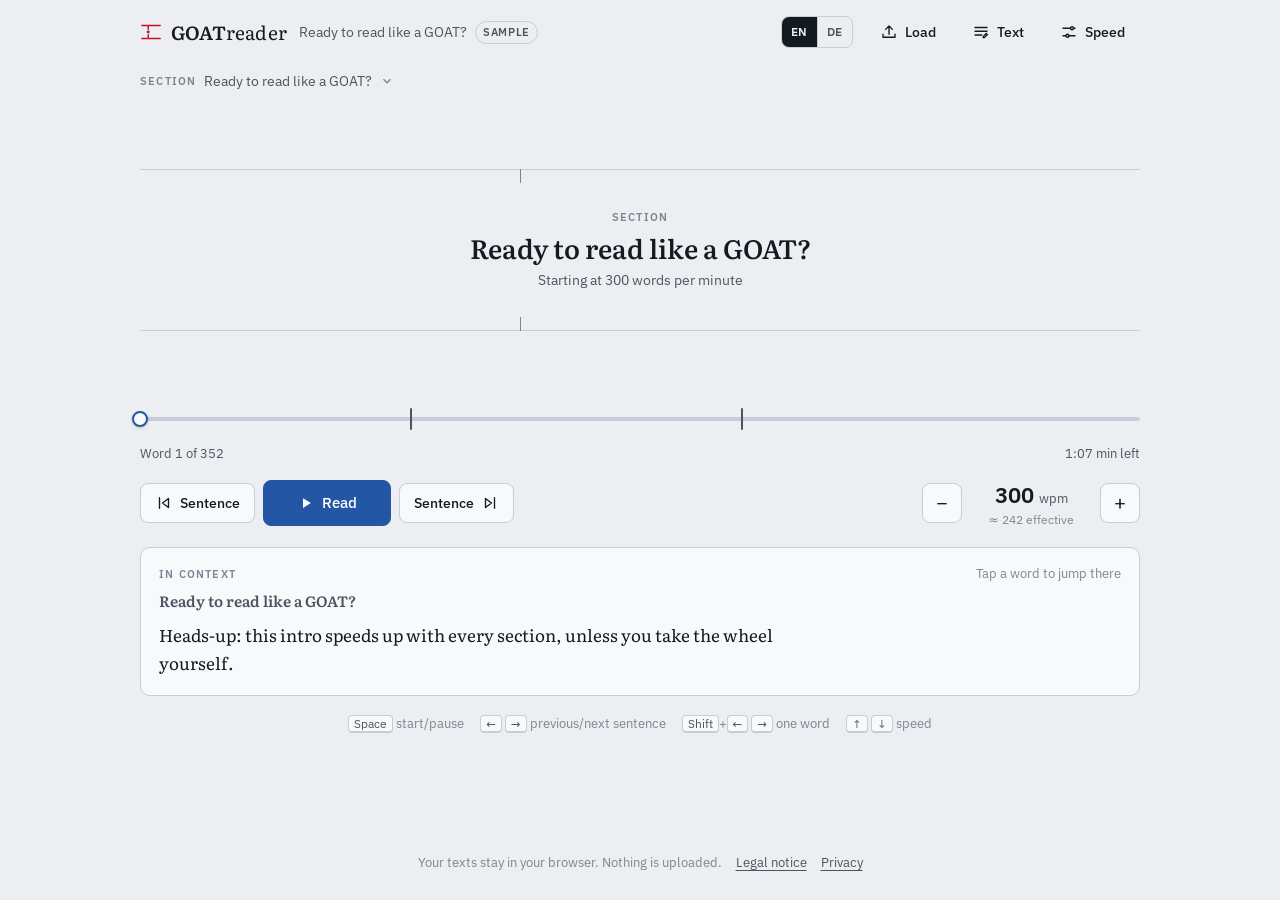
==== commit bf74aa79: "Anonyme Besuchszählung mit GoatCounter, Zeitstufen, Titel „schneller lesen“" ====
--- a/index.html
+++ b/index.html
@@ -1,22 +1,24 @@
 <!doctype html>
-<html lang="en">
+<html lang="de">
 <head>
 <meta charset="utf-8">
 <meta name="viewport" content="width=device-width,initial-scale=1,viewport-fit=cover">
-<title>GOATreader · Read PDFs and texts word by word</title>
-<meta name="description" content="GOATreader shows PDFs and texts one word at a time, with a focus letter, sentence rewind, context view and honest speed numbers. Free, no sign-up, everything stays in your browser.">
+<title>GOATreader: PDFs und Texte schneller lesen</title>
+<meta name="description" content="GOATreader lässt dich PDFs und Texte schneller lesen: Wort für Wort, mit Fokusbuchstabe, Satz zurück, Kontextansicht und ehrlichen Tempowerten. Kostenlos, ohne Anmeldung, deine Texte bleiben in deinem Browser.">
 <link rel="canonical" href="https://goatreader.app/">
 <meta name="theme-color" content="#ECEEF1" media="(prefers-color-scheme: light)">
 <meta name="theme-color" content="#0E141A" media="(prefers-color-scheme: dark)">
 <meta property="og:type" content="website">
 <meta property="og:site_name" content="GOATreader">
 <meta property="og:title" content="GOATreader">
-<meta property="og:description" content="Read PDFs and texts one word at a time. Free, no sign-up, everything stays in your browser.">
+<meta property="og:description" content="Lies PDFs und Texte schneller. Kostenlos, ohne Anmeldung, deine Texte bleiben in deinem Browser.">
 <meta property="og:url" content="https://goatreader.app/">
+<meta property="og:locale" content="de_DE">
+<meta property="og:locale:alternate" content="en_US">
 <meta property="og:image" content="https://goatreader.app/og-image.png">
 <meta property="og:image:width" content="1200">
 <meta property="og:image:height" content="630">
-<meta property="og:image:alt" content="GOATreader: the word GOAT in a reading window, with the focus letter O in red">
+<meta property="og:image:alt" content="GOATreader: das Wort GOAT in einem Lesefenster, mit dem Fokusbuchstaben O in Rot">
 <meta name="twitter:card" content="summary_large_image">
 <link rel="icon" href="icon.svg" type="image/svg+xml">
 <link rel="icon" href="favicon-32.png" type="image/png" sizes="32x32">
@@ -178,7 +180,7 @@
 .context-text span:hover{text-decoration:underline;text-decoration-color:var(--ink-3);text-underline-offset:3px}
 .context-text span.cur{background:var(--pencil-soft);box-shadow:0 0 0 2px var(--pencil-soft);text-decoration:none}
 .context-text .gap{color:var(--ink-3);cursor:default}
-.keys{margin:0;font-size:12.5px;color:var(--ink-3);text-align:center}
+.keys{margin:0;font-size:12.5px;color:var(--ink-3);text-align:center;display:flex;flex-wrap:wrap;justify-content:center;gap:2px 16px}
 .keys kbd{font-family:var(--font-ui);font-size:11.5px;border:1px solid var(--rule);border-bottom-width:2px;border-radius:4px;padding:0 5px;background:var(--sheet);color:var(--ink-2)}
 @media (hover:none){.keys{display:none}}
 
@@ -275,9 +277,74 @@
   *{transition:none!important;animation:none!important}
 }
 </style>
+<script>
+/* Anonyme Zählung mit GoatCounter (Server in der EU), siehe privacy.html. Keine Cookies, keine Kennung im Browser,
+   nie Texte, Titel oder Dateinamen. Zeiten misst der Browser selbst und meldet nur erreichte Stufen.
+   Aus bei Do Not Track, Global Privacy Control, Opt-out, außerhalb von goatreader.app, in Frames und in automatisierten Browsern. */
+(() => {
+  const EP = 'https://goatreader.goatcounter.com/count', KEEP = ['ref', 'utm_source', 'utm_medium', 'utm_campaign'];
+  const off = () => {
+    if (location.hostname !== 'goatreader.app' || window.top !== window.self || navigator.webdriver) return true;
+    if (navigator.globalPrivacyControl === true) return true;
+    const dnt = navigator.doNotTrack || window.doNotTrack || navigator.msDoNotTrack;
+    if (dnt === '1' || dnt === 'yes') return true;
+    try { return localStorage.getItem('goatreader.nocount') === '1'; } catch (e) { return false; }
+  };
+  const sp = new URLSearchParams(location.search);
+  let refHost = '', refOrigin = '';
+  try { const u = new URL(document.referrer); if (u.hostname && u.hostname !== location.hostname) { refHost = u.hostname.toLowerCase(); refOrigin = u.origin; } } catch (e) {}
+  // Grobe Herkunftsart, nur für die Ereignisse aktiv-… (keine Adresse)
+  const SRC = (() => {
+    const p = (sp.get('ref') || sp.get('utm_source') || sp.get('src') || sp.get('source') || '').toLowerCase();
+    const is = (...d) => d.some(x => refHost === x || refHost.endsWith('.' + x));
+    if (/^(ig|insta|instagram)$/.test(p) || is('instagram.com')) return 'instagram';
+    if (/^(tt|tiktok)$/.test(p) || is('tiktok.com')) return 'tiktok';
+    if (/^(yt|youtube)$/.test(p) || is('youtube.com', 'youtu.be')) return 'youtube';
+    if (/^(li|linkedin)$/.test(p) || is('linkedin.com', 'lnkd.in')) return 'linkedin';
+    if (/(^|\.)(google|bing|duckduckgo|ecosia|qwant|startpage|yahoo|yandex|brave)\.[a-z.]+$/.test(refHost)) return 'suche';
+    return p || refHost ? 'andere' : 'direkt';
+  })();
+  const send = (path, ev) => {
+    if (off()) return;
+    let q = '?p=' + encodeURIComponent(path) + '&t=GOATreader';
+    if (ev) q += '&e=true';
+    else {
+      const keep = [];
+      for (const k of KEEP) { const v = sp.get(k); if (v) keep.push(k + '=' + encodeURIComponent(v.slice(0, 40))); }
+      if (keep.length) q += '&q=' + encodeURIComponent('?' + keep.join('&'));
+      if (refOrigin) q += '&r=' + encodeURIComponent(refOrigin);
+    }
+    const img = new Image();
+    img.referrerPolicy = 'origin';
+    img.src = EP + q + '&rnd=' + Math.random().toString(36).slice(2, 8);
+  };
+  window.goatreaderSource = SRC;
+  window.goatreaderCount = name => {
+    const n = String(name).toLowerCase().replace(/[^a-z0-9-]/g, '').slice(0, 40);
+    if (!n) return;
+    send(n, true);
+    if (n === 'lesezeit-1min') send('aktiv-' + SRC, true);
+  };
+  send('/', false);
+  // Aufenthalt: nur Zeit, in der die Seite sichtbar ist, gemeldet als erreichte Stufe
+  const STAY = [[10, '10s'], [30, '30s'], [60, '1min'], [120, '2min'], [300, '5min'], [600, '10min'], [1200, '20min'], [1800, '30min'], [3600, '60min']];
+  let shown = document.visibilityState === 'visible', acc = 0, t0 = performance.now(), si = 0, iv = 0;
+  const tick = () => {
+    const now = performance.now();
+    if (shown) acc += now - t0;
+    t0 = now;
+    while (si < STAY.length && acc >= STAY[si][0] * 1000) send('aufenthalt-' + STAY[si++][1], true);
+    if (si >= STAY.length) clearInterval(iv);
+  };
+  if (!off()) {
+    document.addEventListener('visibilitychange', () => { tick(); shown = document.visibilityState === 'visible'; });
+    iv = setInterval(tick, 2000);
+  }
+})();
+</script>
 </head>
 <body>
-<noscript><p class="noscript">GOATreader needs JavaScript to run. · GOATreader braucht JavaScript.</p></noscript>
+<noscript><p class="noscript">GOATreader braucht JavaScript.<br><span lang="en">GOATreader needs JavaScript to run.</span></p></noscript>
 <div class="app" id="app">
   <header class="bar">
     <div class="brand">
@@ -357,8 +424,8 @@
       <p class="context-text" id="context-text"></p>
     </section>
 
-    <p class="keys" data-i18n-html="keys"><kbd>Space</kbd> start/pause · <kbd>←</kbd> <kbd>→</kbd> previous/next sentence · <kbd>Shift</kbd>+<kbd>←</kbd> <kbd>→</kbd> one word · <kbd>↑</kbd> <kbd>↓</kbd> speed</p>
-    <footer class="foot"><span data-i18n="foot.privacy">Your texts stay in your browser. Nothing is uploaded.</span><span><a href="legal.html" data-i18n="foot.legal">Legal notice</a> · <a href="privacy.html" data-i18n="foot.privacyLink">Privacy</a></span></footer>
+    <p class="keys" data-i18n-html="keys"><span><kbd>Space</kbd> start/pause</span><span><kbd>←</kbd> <kbd>→</kbd> previous/next sentence</span><span><kbd>Shift</kbd>+<kbd>←</kbd> <kbd>→</kbd> one word</span><span><kbd>↑</kbd> <kbd>↓</kbd> speed</span></p>
+    <footer class="foot"><span data-i18n="foot.privacy">Your texts stay in your browser. Nothing is uploaded.</span><span><a href="legal.html" data-i18n="foot.legal">Legal notice</a></span><span><a href="privacy.html" data-i18n="foot.privacyLink">Privacy</a></span></footer>
   </main>
 </div>
 
@@ -483,7 +550,7 @@
 const APP = 'GOATreader';
 const I18N = {
   en: {
-    'app.title': 'GOATreader · Read PDFs and texts word by word',
+    'app.title': 'GOATreader: Read PDFs and texts faster',
     'doc.sampleChip': 'Sample',
     'doc.untitled': 'My text',
     'doc.file': 'File',
@@ -530,7 +597,7 @@
     'tempo.eff': '≈ {e} effective',
     'ctx.label': 'In context',
     'ctx.hint': 'Tap a word to jump there',
-    'keys': '<kbd>Space</kbd> start/pause · <kbd>←</kbd> <kbd>→</kbd> previous/next sentence · <kbd>Shift</kbd>+<kbd>←</kbd> <kbd>→</kbd> one word · <kbd>↑</kbd> <kbd>↓</kbd> speed',
+    'keys': '<span><kbd>Space</kbd> start/pause</span><span><kbd>←</kbd> <kbd>→</kbd> previous/next sentence</span><span><kbd>Shift</kbd>+<kbd>←</kbd> <kbd>→</kbd> one word</span><span><kbd>↑</kbd> <kbd>↓</kbd> speed</span>',
     'close': 'Close',
     'load.title': 'Load text',
     'load.choose': 'Choose a PDF, TXT or Markdown file',
@@ -542,14 +609,14 @@
     'load.recent': 'Recently read',
     'load.empty': 'Nothing saved yet. Loaded texts and your reading position stay in this browser.',
     'load.sample': 'Open sample text',
-    'lib.sub': '{words} · {p}% read',
+    'lib.sub': '{words}, {p}% read',
     'lib.remove': 'Remove',
     'lib.sure': 'Sure?',
     'lib.remove.aria': 'Remove “{title}”',
     'edit.title': 'Review text',
     'edit.docTitle': 'Title',
     'edit.text': 'Text',
-    'edit.stats': '{words} · {sents} · {heads} · approx. {t} at {wpm} wpm',
+    'edit.stats': '{words}, {sents}, {heads}, approx. {t} at {wpm} wpm',
     'edit.note': 'Blank lines separate paragraphs. Lines starting with <code>#</code> are headings. <code>⟦p.4⟧</code> marks the start of a page.',
     'edit.apply': 'Apply',
     'edit.copy': 'Copy text',
@@ -646,7 +713,7 @@
     'foot.privacyLink': 'Privacy'
   },
   de: {
-    'app.title': 'GOATreader · PDFs und Texte Wort für Wort lesen',
+    'app.title': 'GOATreader: PDFs und Texte schneller lesen',
     'doc.sampleChip': 'Beispiel',
     'doc.untitled': 'Eigener Text',
     'doc.file': 'Datei',
@@ -693,7 +760,7 @@
     'tempo.eff': '≈ {e} effektiv',
     'ctx.label': 'Im Zusammenhang',
     'ctx.hint': 'Wort antippen, um dorthin zu springen',
-    'keys': '<kbd>Leertaste</kbd> Start/Pause · <kbd>←</kbd> <kbd>→</kbd> vorheriger/nächster Satz · <kbd>Shift</kbd>+<kbd>←</kbd> <kbd>→</kbd> einzelnes Wort · <kbd>↑</kbd> <kbd>↓</kbd> Tempo',
+    'keys': '<span><kbd>Leertaste</kbd> Start/Pause</span><span><kbd>←</kbd> <kbd>→</kbd> vorheriger/nächster Satz</span><span><kbd>Shift</kbd>+<kbd>←</kbd> <kbd>→</kbd> einzelnes Wort</span><span><kbd>↑</kbd> <kbd>↓</kbd> Tempo</span>',
     'close': 'Schließen',
     'load.title': 'Text laden',
     'load.choose': 'PDF-, TXT- oder Markdown-Datei wählen',
@@ -705,14 +772,14 @@
     'load.recent': 'Zuletzt gelesen',
     'load.empty': 'Noch nichts gespeichert. Geladene Texte und deine Leseposition bleiben in diesem Browser.',
     'load.sample': 'Beispieltext öffnen',
-    'lib.sub': '{words} · {p} % gelesen',
+    'lib.sub': '{words}, {p} % gelesen',
     'lib.remove': 'Entfernen',
     'lib.sure': 'Wirklich?',
     'lib.remove.aria': '„{title}“ entfernen',
     'edit.title': 'Text prüfen',
     'edit.docTitle': 'Titel',
     'edit.text': 'Text',
-    'edit.stats': '{words} · {sents} · {heads} · ca. {t} bei {wpm} wpm',
+    'edit.stats': '{words}, {sents}, {heads}, ca. {t} bei {wpm} wpm',
     'edit.note': 'Leerzeilen trennen Absätze. Zeilen mit <code>#</code> am Anfang sind Überschriften. <code>⟦S.4⟧</code> markiert einen Seitenanfang.',
     'edit.apply': 'Übernehmen',
     'edit.copy': 'Text kopieren',
@@ -860,6 +927,18 @@
 };
 
 let LANG = 'en';
+const LANGS = Object.keys(I18N);
+const isLang = l => LANGS.includes(l);
+// Bevorzugte Sprachen des Browsers (ohne navigator, etwa in Node, eine leere Liste)
+function browserLangs() {
+  if (typeof navigator === 'undefined' || !navigator) return [];
+  const l = navigator.languages;
+  return l && l.length ? Array.from(l) : [navigator.language].filter(Boolean);
+}
+// Deutsch, wenn die erste bevorzugte Sprache Deutsch ist (de, de-DE, de-AT, de-CH …), sonst Englisch
+const langFromBrowser = tags => (/^de(?![a-z])/i.test(String((tags && tags[0]) || '')) ? 'de' : 'en');
+// Reihenfolge: ?lang in der Adresse > gespeicherte Wahl > Browsersprache > Englisch
+const pickLang = (q, saved, tags = browserLangs()) => (isLang(q) ? q : isLang(saved) ? saved : langFromBrowser(tags));
 const LOCALE = { en: 'en-US', de: 'de-DE' };
 const PLURAL = { en: new Intl.PluralRules('en-US'), de: new Intl.PluralRules('de-DE') };
 const NF = { en: new Intl.NumberFormat('en-US'), de: new Intl.NumberFormat('de-DE') };
@@ -964,6 +1043,21 @@
     return a.replace(/­$/, '') + b;                                                                          // "E-" + "Mail"
   }
   return a + ' ' + b;
+}
+
+// Gedankenstrich ohne Leerzeichen zwischen zwei Wörtern („culture–economic“, „results—surprisingly“):
+// nach dem Strich trennen, damit beide Wörter einzeln erscheinen. Zahlenbereiche wie „200–300“ bleiben zusammen.
+const DASH_JOIN = /[\p{L}\p{M}'’”»)\]][–—](?=[„“"«(\[]?\p{L})/u;
+function splitDashes(r) {
+  const out = [];
+  let m;
+  while ((m = DASH_JOIN.exec(r))) {
+    const cut = m.index + m[0].length;
+    out.push(r.slice(0, cut));
+    r = r.slice(cut);
+  }
+  out.push(r);
+  return out;
 }
 
 function parseText(raw) {
@@ -1004,7 +1098,9 @@
       const pm = r.match(PAGE_TOKEN);
       if (pm) { pendingPage = +pm[1]; continue; }
       if (!WORDCHAR.test(r)) { if (ws.length) ws[ws.length - 1].w += ' ' + r; continue; }
-      ws.push({ w: r, pg: pendingPage }); pendingPage = null;
+      const parts = splitDashes(r);
+      parts.forEach((p, k) => ws.push({ w: p, pg: k ? null : pendingPage, glue: k < parts.length - 1 }));
+      pendingPage = null;
     }
     if (!ws.length) continue;
     paras.push(tokens.length);
@@ -1015,8 +1111,9 @@
       if (startSent) { sents.push(tokens.length); startSent = false; }
       const last = j === ws.length - 1;
       const endSent = last || isSentenceEnd(w, ws[j + 1].w);
-      tokens.push({ kind: 'w', w, orp: orpIndex(w), letters: (w.match(/[\p{L}\p{N}]/gu) || []).length,
-        endSent, endClause: !endSent && CLAUSE_RE.test(w), endPara: last,
+      const glue = !!ws[j].glue;   // hängt ohne Leerzeichen am nächsten Wort (Gedankenstrich)
+      tokens.push({ kind: 'w', w, orp: orpIndex(w), letters: (w.match(/[\p{L}\p{N}]/gu) || []).length, glue,
+        endSent, endClause: !endSent && CLAUSE_RE.test(w) && !(glue && /–$/.test(w)), endPara: last,
         para: paras.length - 1, sent: sents.length - 1, head: heads.length - 1, wi: words });
       words++;
       if (endSent) startSent = true;
@@ -1103,7 +1200,9 @@
     if (!cur) cur = { p, x0: x, x1: x, y, size, segs: [] };
     const gap = x - cur.x1;
     const sup = cur.segs.length > 0 && size < cur.size * 0.85 && y - cur.y > cur.size * 0.12 && /^[\s\d,;–\-*†‡§]{1,12}$/.test(it.str);
-    cur.segs.push({ t: it.str, sup, space: cur.segs.length > 0 && gap > 0.12 * Math.min(size, cur.size), size });
+    cur.segs.push({ t: it.str, sup, space: cur.segs.length > 0 && gap > 0.12 * Math.min(size, cur.size), size, font: it.fontName || '' });
+    // pdf.js überbrückt große Lücken in einer Zeile mit Leerzeichen-Stücken: Tabellenspalten, Beschriftungen nebeneinander
+    if (!it.str.trim() && w > 2 * size && cur.segs.some(g => g.t.trim())) cur.tab = true;
     cur.x0 = Math.min(cur.x0, x); cur.x1 = Math.max(cur.x1, x + w);
     if (it.hasEOL) flush();
   }
@@ -1126,6 +1225,21 @@
 const NUM_HEAD = /^(?:\d{1,2}(?:\.\d{1,2}){0,3}\.?|[IVX]{1,6}\.|[A-H]\.)\s+(?=\p{L})/u;
 const PAGE_NO = /^(?:(?:page|seite|s\.|p\.)\s*)?(?:\d{1,4}|[ivxlc]{1,7})(?:\s*(?:of|von|\/|-|–)\s*\d{1,4})?$/i;
 const stripNum = s => s.replace(NUM_HEAD, '').replace(/[\s:.]+$/, '').trim();
+// Überschriften in Textgröße: Schreibweise und typische Verwechslungen
+const MINOR = new Set(('a an the and or nor but of in on at to for by with from as via vs per into onto over than upon ' +
+  'und oder der die das des dem den ein eine einer eines im am an auf aus bei für mit nach über unter vom von vor zu zum zur').split(' '));
+const CAPTION = /^(?:supplementa(?:ry|l)\s+)?(?:fig(?:ure)?s?|tab(?:le)?|abb(?:ildung)?|tab(?:elle)?|scheme|chart|exhibit|plate|box|listing|algorithm)\.?\s*[A-Z]?\d+[a-z]?(\s+\S)?/i;
+// Bildunterschrift „Figure 1. …“, „Fig. 2 Results …“, „Tabelle 3“ – aber nicht der Satz „Figure 1 shows …“
+const isCaption = s => { const m = s.match(CAPTION); return !!m && !(m[1] && /\p{Ll}/u.test(m[1].trim())); };
+const CONTACT = /@|https?:\/\/|www\.|\bdoi\b|orcid|\buniversit|\bdepartment of\b|\bfaculty of\b|\binstitut(?:e of|e for| für)\b|correspond|e-?mail|^(?:key ?words|schlüsselwörter|schlagwörter|jel)\b/i;
+// 'caps' (GROSSBUCHSTABEN), 'title' (jedes inhaltstragende Wort groß) oder ''
+function caseShape(s) {
+  const ws = s.match(/\p{L}[\p{L}\p{M}'’‐-]*/gu) || [];
+  const letters = ws.join('').replace(/[^\p{L}]/gu, '');
+  if (letters.length < 3) return '';
+  if ((letters.match(/\p{Lu}/gu) || []).length >= letters.length * 0.85) return 'caps';
+  return /^\p{Lu}/u.test(ws[0]) && ws.every(w => /^\p{Lu}/u.test(w) || MINOR.has(w.toLowerCase())) ? 'title' : '';
+}
 
 // Zitierklammern: [12], [3–5], (Rayner et al., 2016), (vgl. Müller 2018, S. 12); "Rayner (2016)" wird zu "Rayner"
 const NAME = "\\p{Lu}[\\p{L}'’\\-]+(?:\\s(?:van|von|de|der|den|du|di|da|le|la|ten)\\s\\p{Lu}[\\p{L}'’\\-]+)?";
@@ -1164,23 +1278,23 @@
   const pages = raw.pages, nP = pages.length;
   const all = [];
   for (const pg of pages) for (const l of pg.lines) {
-    l.text = lineText(l, o.dropCites); l.rel = l.y / pg.H; l.drop = !l.text; l.head = false; l.ref = false;
+    l.text = lineText(l, o.dropCites); l.rel = l.y / pg.H; l.drop = !l.text; l.head = false; l.ref = false; l.sure = false; l.hs = false;
     all.push(l);
   }
   const body = weightedMedian(all.filter(l => !l.drop).map(l => [l.size, l.text.length])) || 10;
 
   // Kopf-/Fußzeilen, Seitenzahlen, Zahlen- und Formelreste
+  const zone = l => l.rel > 0.9 || l.rel < 0.08;
+  const norm = s => s.toLowerCase().replace(/\d+/g, '#').replace(/[^\p{L}#]+/gu, ' ').trim();
+  const count = new Map(); // auf wie vielen Seiten eine Zeile oben oder unten wiederkehrt
+  for (const pg of pages) {
+    const seen = new Set();
+    for (const l of pg.lines) if (!l.drop && zone(l)) {
+      const k = norm(l.text);
+      if (k && !seen.has(k)) { seen.add(k); count.set(k, (count.get(k) || 0) + 1); }
+    }
+  }
   if (o.dropRunning) {
-    const zone = l => l.rel > 0.9 || l.rel < 0.08;
-    const norm = s => s.toLowerCase().replace(/\d+/g, '#').replace(/[^\p{L}#]+/gu, ' ').trim();
-    const count = new Map();
-    for (const pg of pages) {
-      const seen = new Set();
-      for (const l of pg.lines) if (!l.drop && zone(l)) {
-        const k = norm(l.text);
-        if (k && !seen.has(k)) { seen.add(k); count.set(k, (count.get(k) || 0) + 1); }
-      }
-    }
     const minRep = nP >= 3 ? Math.max(2, Math.ceil(nP * 0.25)) : 2;
     for (const l of all) {
       if (l.drop) continue;
@@ -1191,6 +1305,17 @@
       if (tx.length >= 4 && letters / tx.length < 0.4) l.drop = true;
     }
   }
+
+  // Schrift des Fließtexts: die Schrift(en) mit den meisten Buchstaben in Textgröße. Fett, kursiv oder eine andere Familie weicht ab.
+  const bodyLine = l => !l.drop && Math.abs(l.size - body) <= 0.5;
+  const fontN = new Map();
+  let fontTot = 0;
+  for (const l of all) {
+    l.fl = new Map(); // Buchstaben je Schrift
+    for (const g of l.segs) if (!g.sup && g.font) { const n = (g.t.match(/\p{L}/gu) || []).length; if (n) l.fl.set(g.font, (l.fl.get(g.font) || 0) + n); }
+    if (bodyLine(l)) for (const [f, n] of l.fl) { fontN.set(f, (fontN.get(f) || 0) + n); fontTot += n; }
+  }
+  const bodyFonts = new Set([...fontN].filter(([, n]) => n >= fontTot * 0.25).map(([f]) => f));
 
   // Spalten: Reihenfolge nur korrigieren, wenn der Inhaltsstrom zwischen den Spalten hin und her springt
   for (const pg of pages) {
@@ -1233,12 +1358,36 @@
       l.colRight = right.get(k) ?? right.get('F') ?? l.x1;
       l.colLeft = left.get(k) ?? l.x0;
     }
+    // zusätzlich die häufigste Satzkante je Spalte (robust gegen einzelne zentrierte oder breitere Zeilen)
+    const edge = new Map(), seen = new Map();
+    for (const l of ls) if (Math.abs(l.size - body) <= 1.5) for (const [s, x] of [['<', l.x0], ['>', l.x1]]) {
+      const k = key(l) + s, c = (seen.get(k + Math.round(x)) || 0) + 1;
+      seen.set(k + Math.round(x), c);
+      if (c > (edge.get(k)?.[1] || 0)) edge.set(k, [x, c]);
+    }
+    for (const l of ls) {
+      const e0 = edge.get(key(l) + '<'), e1 = edge.get(key(l) + '>');
+      l.edgeL = e0 && e0[1] >= 3 ? e0[0] : l.colLeft;
+      l.edgeR = e1 && e1[1] >= 3 ? e1[0] : l.colRight;
+    }
     const gaps = [];
     for (let i = 1; i < pg.order.length; i++) {
       const a = pg.order[i - 1], b = pg.order[i], g = a.y - b.y;
       if (g > 0 && g < 3 * body && Math.abs(a.x0 - b.x0) < body * 6) gaps.push(g);
     }
     pg.lineGap = median(gaps) || body * 1.2;
+    // Anteil der Buchstaben in einer anderen Schrift als dem Fließtext; Seiten mit eigenen Schriftobjekten
+    // (keine Fließtext-Schrift der übrigen Seiten) messen an ihrer häufigsten Schrift
+    const pf = new Map();
+    for (const l of ls) if (bodyLine(l)) for (const [f, n] of l.fl) pf.set(f, (pf.get(f) || 0) + n);
+    let own = '', oc = 299;
+    if (![...pf.keys()].some(f => bodyFonts.has(f))) for (const [f, n] of pf) if (n > oc) { oc = n; own = f; }
+    for (const l of ls) {
+      let alt = 0, n = 0, fc = 0;
+      l.font = '';
+      for (const [f, c] of l.fl) { n += c; if (!bodyFonts.has(f) && f !== own) alt += c; if (c > fc) { fc = c; l.font = f; } }
+      l.alt = n ? alt / n : 0;
+    }
   }
 
   // Überschriften
@@ -1246,10 +1395,68 @@
     const tx = l.text, nw = tx.split(' ').length, plain = stripNum(tx);
     if (nw <= 4 && REF_HEADS.test(plain)) { l.head = true; l.ref = true; continue; }
     if (!o.headings || nw > 16 || tx.length > 160) continue;
-    const big = l.size >= body * 1.12 && !/[,;]$/.test(tx) && /\p{L}{2}/u.test(tx);
+    // Überschriften beginnen nicht klein („and William H. Macey“ ist eine Autorenzeile)
+    const big = l.size >= body * 1.12 && !/[,;]$/.test(tx) && /\p{L}{2}/u.test(tx) && !/^\p{Ll}/u.test(plain);
     const key = KEY_HEADS.test(plain);
     const numbered = NUM_HEAD.test(tx) && nw <= 10 && !/[.,;:]$/.test(tx) && /^\p{Lu}/u.test(plain) && (l.x1 - l.x0) < (l.colRight - l.colLeft) * 0.85;
     l.head = big || key || numbered;
+    l.sure = key || numbered;
+  }
+  // Überschriften in Textgröße, etwa fett in GROSSBUCHSTABEN oder in Title Case. Alles muss zusammenkommen: andere Schrift
+  // als der Fließtext (oder etwas größer), diese Schreibweise, kurz und ohne Satzzeichen am Ende, links an der Spalte oder
+  // zentriert, frei darüber (Seiten-/Spaltenanfang, Abstand, Überschrift oder Absatzende) und danach kein Weiterlesen im
+  // selben Stil. Nicht: Bildunterschriften samt Titelzeile, Kontaktangaben, Tabellenzellen, wiederkehrende Kopfzeilen,
+  // kleinere Schrift (Randnotizen) und die Titelseite vor der ersten sicheren Überschrift (Autorinnen, Institute).
+  if (o.headings) {
+    const same = (a, b) => a.font === b.font && Math.abs(a.size - b.size) <= 0.5;
+    const near = (a, b) => a.y - b.y > 0 && a.y - b.y < a.size * 2.4;
+    const left = l => Math.max(l.colLeft, l.edgeL);
+    const wide = l => l.x1 - l.x0 >= (l.colRight - left(l)) * 0.5;
+    const styled = l => !l.ref && !l.tab && l.size >= body * 0.95 && (l.size >= body * 1.05 || l.alt >= 0.85) && l.text.split(' ').length <= 14 &&
+      /\p{L}{2}/u.test(l.text) && !l.segs.some(g => g.sup) && !PAGE_NO.test(l.text) && !(zone(l) && (count.get(norm(l.text)) || 0) >= 2);
+    const sentence = s => [...s.matchAll(/(\p{L}+)\.\s+\S/gu)].some(m => m[1].length > 1 && !ABBR.has(m[1].toLowerCase() + '.'));
+    let on = false;
+    for (const pg of pages) {
+      const ls = pg.order;
+      if (pg !== pages[0]) on = true;
+      // Nachbarzeilen derselben Spalte (geometrisch, unabhängig von der Reihenfolge im Inhaltsstrom)
+      const inCol = (x, l) => x !== l && x.x0 < l.colRight && x.x1 > left(l);
+      const above = l => ls.reduce((r, x) => (inCol(x, l) && x.y > l.y + 0.5 && (!r || x.y < r.y) ? x : r), null);
+      const below = l => ls.reduce((r, x) => (inCol(x, l) && x.y < l.y - 0.5 && (!r || x.y > r.y) ? x : r), null);
+      const cell = l => ls.some(x => x !== l && Math.abs(x.y - l.y) < l.size * 0.4 && Math.abs(x.size - l.size) <= 1 &&
+        (x.x0 > l.x1 + 1 || x.x1 < l.x0 - 1) && x.x0 >= l.colLeft - body && x.x1 <= l.colRight + body);
+      for (const l of ls) {
+        if (l.head) { if (l.sure) on = true; continue; }
+        if (!on || !styled(l)) continue;
+        const a = above(l);
+        if (a && a.head && same(a, l) && near(a, l) && wide(a)) { l.head = true; continue; } // zweite Zeile einer Überschrift
+        // darüber: Seiten-/Spaltenanfang, Abstand, eine Überschrift oder (ohne Abstand) ein Satzende; keine Bildunterschrift
+        const tight = a && !a.head && a.y - l.y <= pg.lineGap * 1.3;
+        if ((tight && (!END_RE.test(a.text) || same(a, l))) || (a && near(a, l) && isCaption(a.text))) continue;
+        const block = [l];
+        for (let b = below(l); block.length < 3 && b && !b.head && same(b, l) && near(block[block.length - 1], b) &&
+          wide(block[block.length - 1]) && styled(b); b = below(b)) block.push(b);
+        const q = block[block.length - 1], nx = below(q), text = block.map(x => x.text).join(' ');
+        // darunter: ein neuer Absatz oder die nächste Überschrift; nicht klein weiter, keine Bildunterschrift oder Kleingedrucktes
+        // (dann ist es eine Beschriftung in einer Abbildung)
+        if (nx) {
+          const close = near(q, nx);
+          if (isCaption(nx.text) || /^\p{Ll}/u.test(nx.text) || nx.size < body - 1.5) continue;
+          if (close && same(nx, q) && (wide(q) || tight)) continue; // geht im selben Stil weiter: ein Absatz
+          if (close && q.x1 >= q.colRight - body * 2.5 && q.y - nx.y <= pg.lineGap * 1.15) continue; // volle Zeile ohne Luft: Absatzanfang
+        }
+        if (tight && !(nx && near(q, nx))) continue; // ohne Abstand darüber muss direkt Fließtext folgen
+        const last = (text.match(/(\p{L}+)[^\p{L}]*$/u) || [])[1] || '';
+        if (text.split(' ').length > 24 || /[.,;:]["'”’»)\]]*$/.test(text) || /(?:\.\s?){4}/.test(text) || MINOR.has(last) || isCaption(text) ||
+          CONTACT.test(text) || sentence(text) || !caseShape(stripNum(text))) continue;
+        // links an der Spalte (höchstens um einen Absatzeinzug eingerückt) oder zentriert
+        if (![[l.colLeft, l.colRight], [l.edgeL, l.edgeR]].some(([cl, cr]) => (l.x0 >= cl - body && l.x0 <= cl + body * 2.5) ||
+          Math.abs(l.x0 + l.x1 - cl - cr) <= Math.max(body * 3, (cr - cl) * 0.06))) continue;
+        if (block.some(cell)) continue;
+        for (const x of block) x.head = true;
+        l.hs = true; // Beginn einer eigenen Überschrift: nicht mit einer darüber verschmelzen
+      }
+    }
   }
 
   // Absätze zusammensetzen
@@ -1267,7 +1474,7 @@
         if (l.ref && o.dropRefs) { stop = true; break; }
         const last = blocks[blocks.length - 1];
         if (para == null && last && last.h && prev && prev.head && prev.p === l.p && prev.y - l.y < prev.size * 2.4 &&
-            Math.abs(prev.size - l.size) <= 1 && !NUM_HEAD.test(tx) && !KEY_HEADS.test(stripNum(tx))) {
+            Math.abs(prev.size - l.size) <= 1 && !NUM_HEAD.test(tx) && !KEY_HEADS.test(stripNum(tx)) && !l.hs) {
           last.text = joinLine(last.text, tx); prev = l; continue; // mehrzeilige Überschrift
         }
         pushPara();
@@ -1344,6 +1551,7 @@
   const res = cleanPdf(raw, S);
   if (!res.text.trim()) { toast(t('t.pdfNoText'), 'error', 7000); return; }
   openDoc({ id: newId(), title: res.title, source: 'pdf', text: res.text, original: res.text, raw, pos: 0 });
+  track('pdf-geladen');
   toast(t('t.pdfLoaded', { words: unit('word', M.words), pages: unit('page', n) }), 'info', 6500);
 }
 // ================= state =================
@@ -1356,17 +1564,29 @@
 let pos = 0;
 let playing = false, timer = 0, nextAt = 0, rampLeft = 0, playT0 = 0;
 let session = { ms: 0, words: 0 };
+// Anonyme Zählung (nur auf goatreader.app, siehe Datenschutzerklärung): ausschließlich feste Ereignisnamen, nie Texte, Titel oder Dateinamen
+const track = name => { try { if (typeof window.goatreaderCount === 'function') window.goatreaderCount(name); } catch {} };
+const startedDocs = new Set();
+// Lesezeit dieses Seitenbesuchs über alle Texte; gezählt wird nur, welche grobe Stufe erreicht ist, nie die genaue Zeit
+const READ_STEPS = [[15, '15s'], [30, '30s'], [60, '1min'], [120, '2min'], [300, '5min'], [600, '10min'], [1200, '20min'], [1800, '30min'], [3600, '60min']];
+let readMs = 0, readStep = 0;
+function readTick() {
+  if (readStep >= READ_STEPS.length) return;
+  const tot = readMs + (playing ? performance.now() - playT0 : 0);
+  while (readStep < READ_STEPS.length && tot >= READ_STEPS[readStep][0] * 1000) track('lesezeit-' + READ_STEPS[readStep++][1]);
+}
 let stopNote = null;              // 'para' | 'end' | null
 let curHead = -2;
 const FOCAL = 0.38;               // entspricht --focal
 const canStore = store.set('goatreader.probe', 1);
 const newId = () => 'd' + Date.now().toString(36) + Math.random().toString(36).slice(2, 6);
 {
-  // Sprache: ?lang=de|en in der Adresse hat Vorrang und wird gemerkt, sonst die gespeicherte Wahl, sonst Englisch
+  // Sprache: ?lang=de|en in der Adresse hat Vorrang und wird gemerkt, dann die gespeicherte Wahl, dann die Browsersprache, sonst Englisch.
+  // Die erkannte Browsersprache wird nicht gespeichert, nur eine ausdrückliche Wahl (Adresse oder Umschalter).
   let q = '';
   try { q = (new URLSearchParams(location.search).get('lang') || '').toLowerCase(); } catch { /* keine Adresse */ }
-  if (I18N[q]) { LANG = q; store.set(K.lang, q); }
-  else { const l = store.get(K.lang, null); LANG = I18N[l] ? l : 'en'; }
+  LANG = pickLang(q, store.get(K.lang, null));
+  if (isLang(q)) store.set(K.lang, q);
 }
 
 const el = {
@@ -1407,7 +1627,7 @@
   for (const id of Object.keys(POS)) if (!id.startsWith('sample') && !LIB.some(x => x.id === id)) delete POS[id];
   saveLib();
 }
-const docFromRec = r => ({ id: r.id, title: r.title, source: r.source, text: r.text, original: r.original || r.text, pos: POS[r.id] || 0 });
+const docFromRec = r => ({ id: r.id, title: r.title, source: r.source, text: r.text, original: r.original || r.text, pos: POS[r.id] || 0, lib: true });
 const sampleDoc = () => ({ id: 'sample', title: t('sample.title'), source: 'sample', text: SAMPLE[LANG], original: SAMPLE[LANG], pos: POS['sample.' + LANG] || 0 });
 function savePos() {
   if (!D || !M || !M.tokens.length) return;
@@ -1607,7 +1827,8 @@
     const s = document.createElement('span');
     s.textContent = w.w; s.dataset.i = k;
     if (k === pos && !stopNote) s.className = 'cur';
-    frag.append(s, ' ');
+    frag.append(s);
+    if (!w.glue) frag.append(' ');
   }
   if (b < pEnd) { const g = document.createElement('span'); g.className = 'gap'; g.textContent = '…'; frag.append(g); }
   el.ctxText.append(frag);
@@ -1632,6 +1853,7 @@
   if (playing || !M.tokens.length) return;
   if (pos >= M.tokens.length) { pos = 0; session = { ms: 0, words: 0 }; }
   stopNote = null; playing = true;
+  if (D && !startedDocs.has(D.id)) { startedDocs.add(D.id); track(D.id === 'sample' ? 'beispiel-gestartet' : D.lib ? 'weitergelesen' : 'lesen-gestartet'); }
   rampLeft = S.ramp && !autoTempo() ? 10 : 0;
   nextAt = performance.now(); playT0 = nextAt;
   toggleOutline(false);
@@ -1640,7 +1862,8 @@
 function pause() {
   if (!playing) return;
   playing = false; clearTimeout(timer);
-  session.ms += performance.now() - playT0;
+  const dt = performance.now() - playT0;
+  session.ms += dt; readMs += dt; readTick();
   syncPlay(); wake(false);
   if (stopNote === 'para') showParaCard();
   else if (stopNote !== 'end') render(pos);
@@ -1649,6 +1872,7 @@
 const toggle = () => (playing ? pause() : play());
 function step() {
   if (!playing) return;
+  readTick();
   render(pos);
   let d = tokenDelay(M.tokens[pos]);
   if (rampLeft > 0) { d *= 1 + 0.6 * (rampLeft / 10); rampLeft--; }
@@ -1714,10 +1938,10 @@
 
 // ================= language =================
 function setLang(l) {
-  const next = I18N[l] ? l : 'en';
+  const next = isLang(l) ? l : 'en';
+  store.set(K.lang, next); // ausdrückliche Wahl: wird gemerkt, auch wenn die Sprache schon aktiv war (etwa über die Browsersprache)
   if (next === LANG) return;
   LANG = next;
-  store.set(K.lang, LANG);
   document.documentElement.lang = LANG;
   document.title = t('app.title');
   applyStatic();
@@ -1880,6 +2104,7 @@
     if (ext === 'md' || ext === 'markdown') text = stripMarkdown(text);
     if (!text.trim()) { toast(t('t.fileEmpty'), 'error'); return; }
     openDoc({ id: newId(), title: /^\s*#{1,6}\s/m.test(text) ? titleFromText(text) : base, source: 'text', text, original: text, pos: 0 });
+    track('text-geladen');
     toast(t('t.fileLoaded', { words: unit('word', M.words), name }));
     return;
   }
@@ -1896,6 +2121,7 @@
   if (!text.trim()) { toast(t('t.pasteEmpty'), 'error'); ta.focus(); return; }
   closePanel(false); ta.value = '';
   openDoc({ id: newId(), title: titleFromText(text), source: 'text', text, original: text, pos: 0 });
+  track('text-geladen');
   toast(t('t.pasteReady', { words: unit('word', M.words) }));
 });
 $('#open-sample').addEventListener('click', () => { closePanel(false); sampleAuto = true; openDoc(sampleDoc()); });
@@ -1911,7 +2137,7 @@
     const sub = document.createElement('span'); sub.className = 'sub';
     const pct = rec.tokens > 1 ? Math.min(100, Math.round((POS[rec.id] || 0) / (rec.tokens - 1) * 100)) : 0;
     const date = rec.updatedAt ? new Date(rec.updatedAt).toLocaleDateString(LOCALE[LANG], { day: 'numeric', month: 'short' }) : '';
-    sub.textContent = t('lib.sub', { words: unit('word', rec.words || 0), p: pct }) + (date ? ' · ' + date : '');
+    sub.textContent = t('lib.sub', { words: unit('word', rec.words || 0), p: pct }) + (date ? ', ' + date : '');
     open.append(ttl, sub);
     open.addEventListener('click', () => {
       closePanel(false);
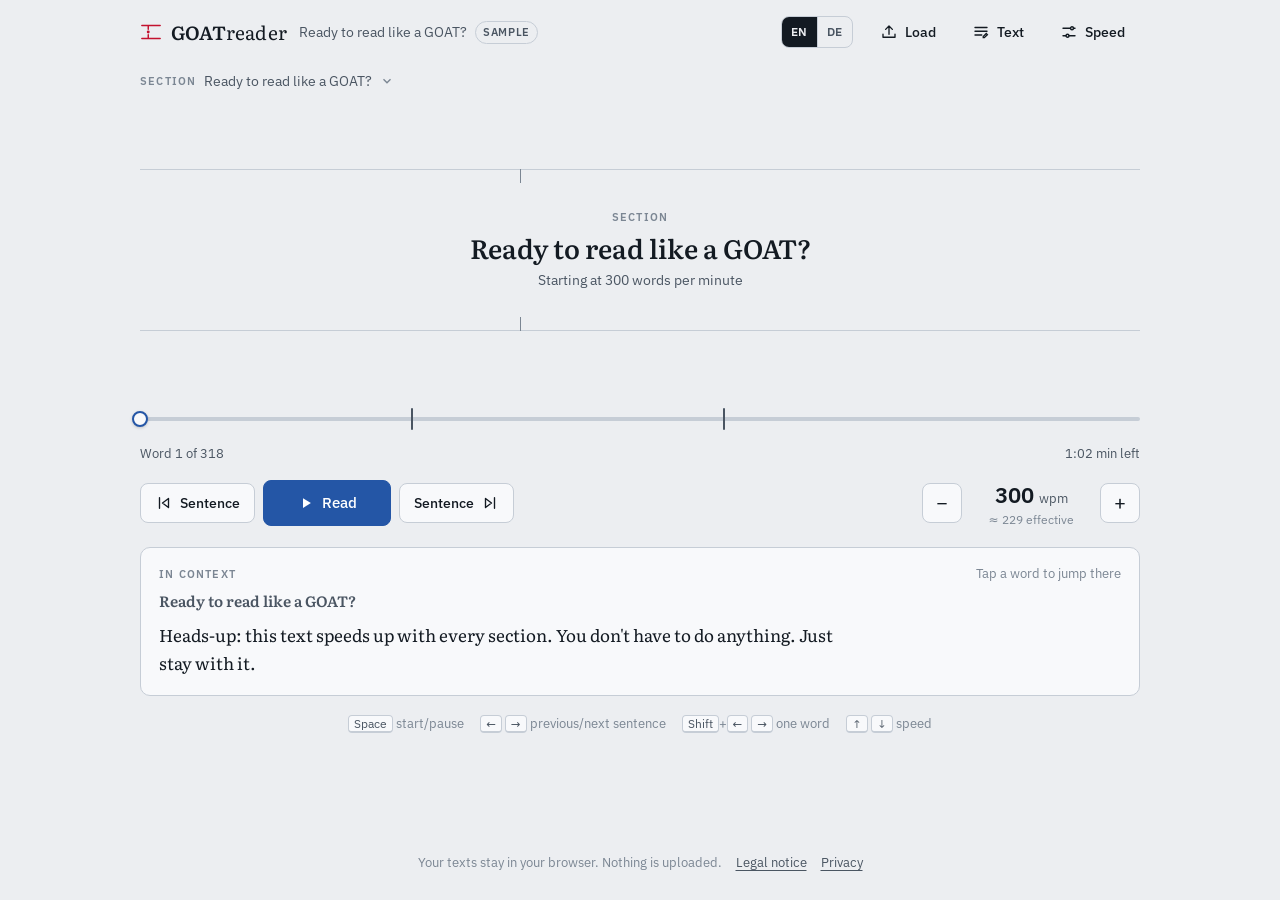
==== commit 9ac66297: "New intro text, social media section in privacy policy, new preview image" ====
--- a/index.html
+++ b/index.html
@@ -880,50 +880,50 @@
 const SAMPLE = {
   en: `# Ready to read like a GOAT?
 
-Heads-up: this intro speeds up with every section, unless you take the wheel yourself.
-
-Silently, the average adult reads about 240 words per minute, a bit more with novels. Out loud, it's around 180. So your inner voice isn't stuck at talking speed, and research suggests it helps you understand rather than slowing you down.
-
-When you read normally, your eyes jump along the line. Each jump takes just 20 to 40 milliseconds. The real work happens in between: your gaze rests on a word for 200 to 300 milliseconds while your brain processes it.
-
-# How ${APP} works
-
-${APP} shows you one word at a time, always in the same spot. The red letter marks where your eyes land best. That saves you the jumps, but not the thinking. The faster you go, the harder understanding gets.
-
-So you've got backup. Swipe right or press the left arrow key to jump back to the start of the sentence, just like your eyes jump back when something doesn't click. And whenever you pause, you see the whole paragraph and can tap any word.
-
-Below the reading window you see two speeds. The one you set applies to each word. The effective one includes all pauses and shows how many words per minute actually reach you.
-
-# How to become a GOAT reader
-
-Being a GOAT reader isn't about setting the biggest number. It's about getting faster without losing the thread. More pages, less time, and you still know what you read. Speed without understanding is just scrolling.
-
-Level up in small steps. Tap plus or minus, or use the up and down arrow keys, to change the speed in steps of 10. Stay at a speed until it feels easy, then go up. Under “Speed”, turn on “Stop after each paragraph” and tell yourself the key point in one sentence. That's how it sticks. And keep an eye on your effective speed: that's your real score.
-
-Ready? Under “Load” you can open a PDF or paste text. On a computer you can also just drop a file here. For papers, ${APP} removes headers and footers, line-break hyphens, in-text citations and the reference list.`,
+Heads-up: this text speeds up with every section. You don't have to do anything. Just stay with it.
+
+Notice something? Your eyes are standing still. Normally they hop along the line three to four times a second, and each hop takes just 20 to 40 milliseconds. Here, the words come to you. No hopping, no searching, no losing your line.
+
+For comparison: adults read silently at about 240 words per minute on average. Right now, ${APP} is showing you 300. And this is just the warm-up.
+
+# The trick with the red letter
+
+See the red letter? That's where your eyes land best. So every word is placed with that letter in exactly the same spot.
+
+Faster? Yes. Welcome to 400 words per minute. If something slips past you, swipe right or press the left arrow key, and you're back at the start of the sentence. When you pause, you see the whole paragraph and can tap any word.
+
+Below the reading window are two numbers. One is the speed you set. The other, your effective speed, includes every pause. That's the honest number, and that's the one you'll measure yourself against.
+
+# How to become a GOAT
+
+Now 500. Getting tight? Good. This is where it's decided whether you're reading or just watching words fly by. Because speed without understanding is just scrolling.
+
+You become a GOAT in small steps. Tap plus or minus, or use the up and down arrow keys, to change the speed by ten. Stay at a speed until it feels easy, then push on. Pro tip: under “Speed”, turn on “Stop after each paragraph” and sum up the key point in one sentence. That's how it sticks.
+
+Your turn. Under “Load” you can open a PDF or paste text, and on a computer you can simply drop a file here. For papers, ${APP} clears out headers and footers, page numbers, line-break hyphens, in-text citations and the reference list. What's left is the text. And you.`,
   de: `# Bereit, wie ein GOAT zu lesen?
 
-Kleine Warnung: Dieses Intro wird mit jedem Abschnitt schneller, außer du übernimmst selbst das Steuer.
-
-Englischsprachige Erwachsene lesen still im Schnitt etwa 240 Wörter pro Minute, bei Romanen etwas mehr. Laut vorgelesen sind es rund 180. Deine innere Stimme hängt also nicht am Sprechtempo fest, und laut Forschung hilft sie eher beim Verstehen, als dass sie bremst. Im Deutschen liegen alle Werte etwas niedriger, weil die Wörter länger sind.
-
-Beim normalen Lesen springen deine Augen über die Zeile. Ein Sprung dauert nur 20 bis 40 Millisekunden. Die eigentliche Arbeit passiert dazwischen: Dein Blick ruht 200 bis 300 Millisekunden auf einem Wort, während dein Gehirn es verarbeitet.
-
-# So funktioniert ${APP}
-
-${APP} zeigt dir ein Wort nach dem anderen, immer an derselben Stelle. Der rote Buchstabe markiert, wo dein Blick am besten landet. Das spart dir die Sprünge, aber nicht das Denken. Je schneller du liest, desto härter wird das Verstehen.
-
-Deshalb hast du Rückendeckung. Wisch nach rechts oder drück die Pfeiltaste nach links, dann springst du an den Satzanfang zurück, so wie deine Augen zurückspringen, wenn etwas nicht sitzt. Und sobald du pausierst, siehst du den ganzen Absatz und kannst jedes Wort antippen.
-
-Unter dem Lesefenster stehen zwei Tempowerte. Das eingestellte Tempo gilt pro Wort. Das effektive rechnet alle Pausen ein und zeigt, wie viele Wörter pro Minute wirklich bei dir ankommen.
-
-# So wirst du zum GOAT-Reader
-
-GOAT-Reader zu sein heißt nicht, die höchste Zahl einzustellen. Es heißt, schneller zu werden, ohne den Faden zu verlieren. Mehr Seiten, weniger Zeit, und du weißt trotzdem, was drinstand. Tempo ohne Verstehen ist nur Scrollen.
-
-Steigere dich in kleinen Schritten. Mit Plus und Minus oder den Pfeiltasten nach oben und unten änderst du das Tempo in Zehnerschritten. Bleib bei einem Tempo, bis es sich leicht anfühlt, dann geh hoch. Schalte unter „Tempo“ die Option „Nach jedem Absatz anhalten“ ein und sag dir die Kernaussage in einem Satz. So bleibt sie hängen. Und behalte dein effektives Tempo im Blick: Das ist dein echter Score.
-
-Bereit? Unter „Laden“ öffnest du eine PDF oder fügst Text ein. Am Computer kannst du eine Datei auch einfach hierher ziehen. Bei Fachartikeln entfernt ${APP} Kopf- und Fußzeilen, Trennstriche am Zeilenende, Quellenverweise und das Literaturverzeichnis.`
+Achtung: Dieser Text wird mit jedem Abschnitt schneller. Du musst nichts tun. Nur dranbleiben.
+
+Merkst du was? Deine Augen stehen still. Normalerweise hüpfen sie beim Lesen drei bis vier Mal pro Sekunde über die Zeile, und jeder Sprung dauert nur 20 bis 40 Millisekunden. Hier kommen die Wörter zu dir. Kein Hüpfen, kein Suchen, kein Verrutschen in der Zeile.
+
+Zum Vergleich: Englischsprachige Erwachsene lesen still im Schnitt etwa 240 Wörter pro Minute, im Deutschen sind es etwas weniger, weil unsere Wörter länger sind. Gerade zeigt dir ${APP} 300. Und das ist erst das Aufwärmen.
+
+# Der Trick mit dem roten Buchstaben
+
+Siehst du den roten Buchstaben? Genau dort landet dein Blick am besten. Deshalb steht jedes Wort so, dass dieser Buchstabe immer an derselben Stelle ist.
+
+Schneller? Ja. Willkommen bei 400 Wörtern pro Minute. Wenn dir etwas durchrutscht, wisch nach rechts oder drück die Pfeiltaste nach links, und du bist wieder am Satzanfang. Sobald du pausierst, siehst du den ganzen Absatz und kannst jedes Wort antippen.
+
+Unter dem Lesefenster stehen zwei Zahlen. Die eine ist dein eingestelltes Tempo. Die andere, das effektive Tempo, rechnet alle Pausen ein. Das ist die ehrliche Zahl, und an der misst du dich.
+
+# So wirst du zum GOAT
+
+Jetzt 500. Wird es eng? Gut so. Genau hier entscheidet sich, ob du liest oder nur noch Wörter vorbeiziehen lässt. Denn Tempo ohne Verstehen ist nur Scrollen.
+
+Zum GOAT wirst du in kleinen Schritten. Mit Plus und Minus oder den Pfeiltasten nach oben und unten änderst du das Tempo um zehn. Bleib bei einem Tempo, bis es sich leicht anfühlt, dann leg nach. Profi-Tipp: Schalte unter „Tempo“ die Option „Nach jedem Absatz anhalten“ ein und sag dir die Kernaussage in einem Satz. So bleibt sie hängen.
+
+Jetzt du. Unter „Laden“ öffnest du ein PDF oder fügst Text ein, am Computer ziehst du eine Datei einfach hierher. Bei Fachartikeln räumt ${APP} Kopf- und Fußzeilen, Seitenzahlen, Trennstriche am Zeilenende, Quellenverweise und das Literaturverzeichnis weg. Was bleibt, ist der Text. Und du.`
 };
 
 let LANG = 'en';
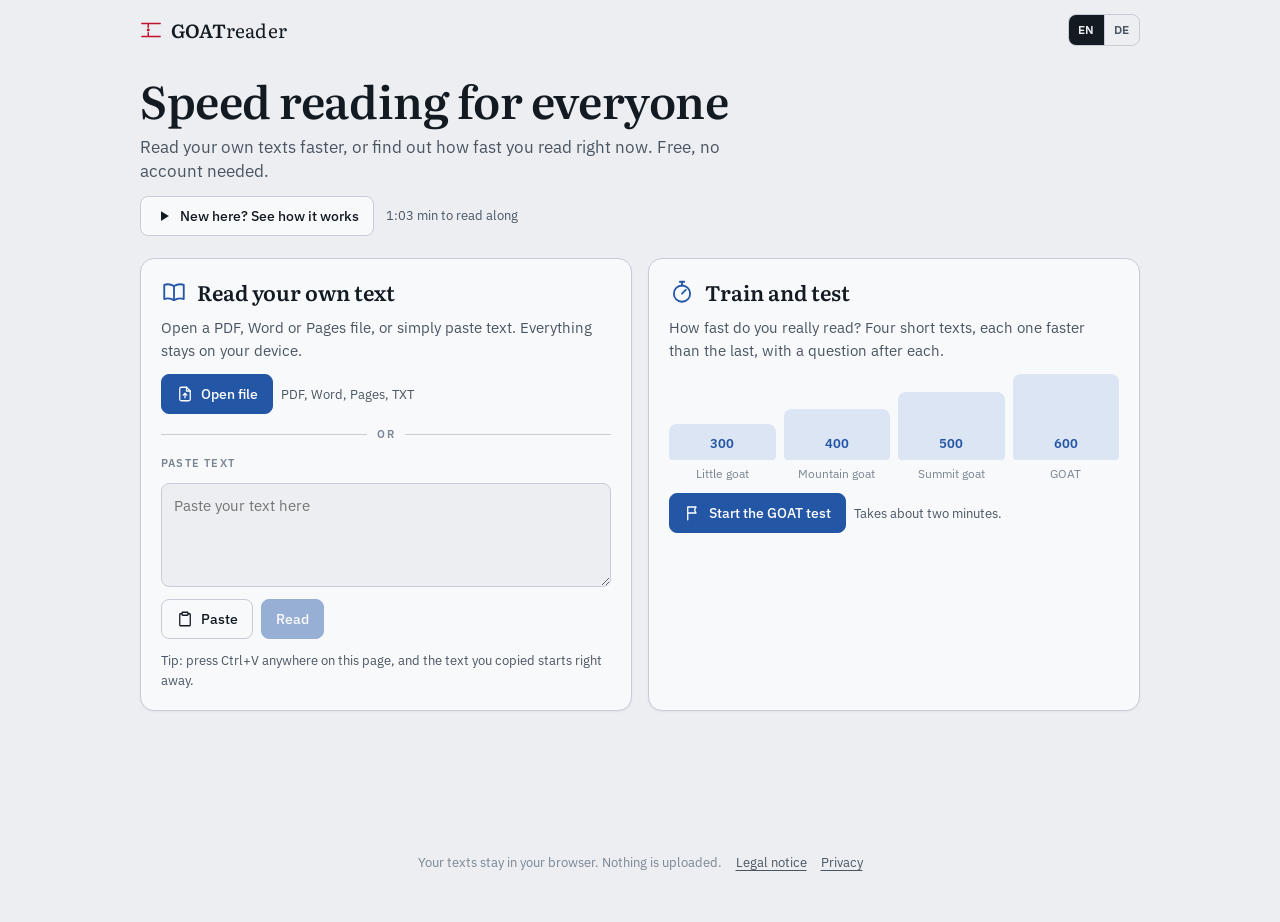
==== commit bc82ad71: "Startseite mit zwei Wegen, GOAT-Test, Word und Pages, Hinweise; Datenschutz ergänzt Co-Authored-By: " ====
--- a/index.html
+++ b/index.html
@@ -41,6 +41,8 @@
   --pencil-ink:#FFFFFF;
   --pencil-soft:#DCE5F4;
   --danger:#A3261B;
+  --ok:#1C7A3E;         /* richtige Antwort */
+  --ok-soft:#DDEFE2;
   --scrim:rgba(19,26,34,.32);
   --shadow:0 1px 2px rgba(19,26,34,.06),0 14px 36px rgba(19,26,34,.12);
   --font-read:"Literata","Iowan Old Style","Palatino Linotype",Palatino,Georgia,serif;
@@ -52,14 +54,14 @@
 @media (prefers-color-scheme: dark){
   :root:not([data-theme="light"]){
     --paper:#0E141A; --sheet:#151D25; --ink:#E3E8ED; --ink-2:#A2AEBA; --ink-3:#6E7A86; --rule:#2A3541;
-    --mark:#FF5B67; --pencil:#8AB1EE; --pencil-ink:#0B1117; --pencil-soft:#1D2B3C; --danger:#FF8A7A;
+    --mark:#FF5B67; --pencil:#8AB1EE; --pencil-ink:#0B1117; --pencil-soft:#1D2B3C; --danger:#FF8A7A; --ok:#6FCF8E; --ok-soft:#16301F;
     --scrim:rgba(0,0,0,.55); --shadow:0 1px 2px rgba(0,0,0,.45),0 14px 36px rgba(0,0,0,.45);
     color-scheme:dark;
   }
 }
 :root[data-theme="dark"]{
   --paper:#0E141A; --sheet:#151D25; --ink:#E3E8ED; --ink-2:#A2AEBA; --ink-3:#6E7A86; --rule:#2A3541;
-  --mark:#FF5B67; --pencil:#8AB1EE; --pencil-ink:#0B1117; --pencil-soft:#1D2B3C; --danger:#FF8A7A;
+  --mark:#FF5B67; --pencil:#8AB1EE; --pencil-ink:#0B1117; --pencil-soft:#1D2B3C; --danger:#FF8A7A; --ok:#6FCF8E; --ok-soft:#16301F;
   --scrim:rgba(0,0,0,.55); --shadow:0 1px 2px rgba(0,0,0,.45),0 14px 36px rgba(0,0,0,.45);
   color-scheme:dark;
 }
@@ -79,8 +81,12 @@
 
 /* ---------- top bar ---------- */
 .bar{display:flex;align-items:center;gap:12px;width:min(1000px,100%);margin-inline:auto;padding-block:12px 6px}
-.brand{display:flex;align-items:center;gap:9px;flex:none}
+.brand{display:flex;align-items:center;gap:9px;flex:none;background:none;border:0;padding:4px 6px;margin-left:-6px;border-radius:8px;cursor:pointer;color:inherit}
+@media (hover:hover){.brand:hover{background:var(--sheet)}}
 .brand svg{width:22px;height:22px;color:var(--mark)}
+.brand svg.back{display:none;width:18px;height:18px;margin-right:-5px;color:var(--ink-2)}
+body:not([data-view="home"]) .brand svg.back{display:block}
+.lang{margin-left:auto}
 .brand-name{font-family:var(--font-read);font-weight:600;font-size:19px;letter-spacing:.01em}
 .brand-lite{font-weight:400}
 .doc{display:flex;align-items:center;gap:8px;min-width:0;flex:1;color:var(--ink-2);font-size:14px;overflow:hidden;container-type:inline-size}
@@ -99,10 +105,10 @@
 .btn{display:inline-flex;align-items:center;justify-content:center;gap:7px;height:40px;padding:0 14px;border-radius:8px;
   border:1px solid var(--rule);background:var(--sheet);cursor:pointer;font-weight:500;font-size:14px;white-space:nowrap;
   transition:border-color .15s,background-color .15s}
-.btn:hover{border-color:var(--ink-3)}
+@media (hover:hover){.btn:hover{border-color:var(--ink-3)}}
 .btn svg{width:18px;height:18px;flex:none}
 .btn.ghost{background:transparent;border-color:transparent}
-.btn.ghost:hover{background:var(--sheet);border-color:var(--rule)}
+@media (hover:hover){.btn.ghost:hover{background:var(--sheet);border-color:var(--rule)}}
 .btn.primary{background:var(--pencil);border-color:var(--pencil);color:var(--pencil-ink)}
 .btn.primary:hover{filter:brightness(1.06)}
 .btn.icon{width:40px;padding:0}
@@ -254,8 +260,92 @@
   background:var(--ink);color:var(--paper);padding:10px 16px;border-radius:10px;box-shadow:var(--shadow);font-size:14px}
 .toast[data-kind="error"]{background:var(--danger);color:#fff}
 
+/* ---------- start page: two ways in ---------- */
+.home{display:flex;flex-direction:column;gap:20px;padding-top:4px}
+.hero{display:flex;flex-direction:column;align-items:flex-start;gap:10px;padding-block:8px 2px}
+.hero h1:focus{outline:none}
+.hero h1{margin:0;font-family:var(--font-read);font-weight:600;font-size:clamp(1.85rem,5vw,2.8rem);line-height:1.12;letter-spacing:-.01em;text-wrap:balance}
+.hero p{margin:0;max-width:60ch;color:var(--ink-2);font-size:16.5px;text-wrap:pretty}
+.intro-row{display:flex;align-items:center;flex-wrap:wrap;gap:6px 12px;margin-top:2px}
+.resume{display:flex;align-items:center;gap:12px;padding:12px 14px 12px 16px;border:1px solid var(--pencil);border-radius:12px;background:var(--sheet)}
+.resume-info{display:flex;flex-direction:column;gap:1px;min-width:0;flex:1}
+.resume-title{font-weight:600;white-space:nowrap;overflow:hidden;text-overflow:ellipsis}
+.resume-sub{font-size:13px;color:var(--ink-2);font-variant-numeric:tabular-nums}
+.choices{display:grid;grid-template-columns:repeat(2,minmax(0,1fr));gap:16px}
+.choice{display:flex;flex-direction:column;gap:12px;min-width:0;padding:20px;border:1px solid var(--rule);border-radius:14px;background:var(--sheet);box-shadow:0 1px 2px rgba(19,26,34,.05)}
+.choice-head{display:flex;align-items:center;gap:10px}
+.choice-head svg{width:26px;height:26px;flex:none;color:var(--pencil)}
+.choice h2{margin:0;font-family:var(--font-read);font-size:21px;font-weight:600;line-height:1.25}
+.choice-desc{margin:0;color:var(--ink-2)}
+.file-btn{position:relative}
+.file-btn:focus-within{outline:2px solid var(--pencil);outline-offset:2px}
+.or{display:flex;align-items:center;gap:10px;font-size:11px;font-weight:600;letter-spacing:.11em;text-transform:uppercase;color:var(--ink-3)}
+.or::before,.or::after{content:"";flex:1;height:1px;background:var(--rule)}
+#home-paste{min-height:104px}
+.levels{display:grid;grid-template-columns:repeat(4,minmax(0,1fr));align-items:end;gap:8px;height:86px}
+.levels span{display:flex;align-items:flex-end;justify-content:center;padding-bottom:7px;border-radius:8px 8px 4px 4px;background:var(--pencil-soft);
+  color:var(--pencil);font-size:13px;font-weight:600;font-variant-numeric:tabular-nums}
+.levels span:nth-child(1){height:42%}.levels span:nth-child(2){height:60%}.levels span:nth-child(3){height:80%}.levels span:nth-child(4){height:100%}
+.levels span.done{background:var(--pencil);color:var(--pencil-ink)}
+.ranks{display:grid;grid-template-columns:repeat(4,minmax(0,1fr));gap:8px;margin-top:-6px;font-size:12px;line-height:1.25;color:var(--ink-3);text-align:center}
+.ranks span.done{color:var(--pencil);font-weight:600}
+.paste-box{display:flex;flex-direction:column;gap:12px}
+.paste-open{display:none}
+#test-exit{margin-left:auto}
+#test-exit:not([hidden]) ~ .lang{margin-left:0}
+.keyhint{display:none}
+@media (hover:hover) and (pointer:fine){.keyhint{display:block}}
+
+/* ---------- GOAT test: question and result ---------- */
+.stage{width:min(640px,100%);margin-inline:auto;display:flex;flex-direction:column;gap:14px;padding:22px;border:1px solid var(--rule);border-radius:14px;background:var(--sheet)}
+.stage h2{margin:0;font-family:var(--font-read);font-weight:600;font-size:clamp(1.25rem,3.4vw,1.6rem);line-height:1.3;text-wrap:balance}
+.stage h2:focus{outline:none}
+.stage .rank{font-size:clamp(2rem,6.5vw,2.9rem);line-height:1.1}
+.opts{display:flex;flex-direction:column;gap:8px}
+.opts .btn{justify-content:flex-start;gap:12px;height:auto;min-height:50px;padding:10px 14px;text-align:left;white-space:normal;font-size:15.5px;line-height:1.35}
+.opts .k{flex:none;display:inline-grid;place-items:center;width:24px;height:24px;border:1px solid var(--rule);border-radius:6px;font-size:12px;font-weight:600;color:var(--ink-2)}
+.opts .btn:disabled{opacity:.55;cursor:default}
+.opts .btn.ok{opacity:1;border-color:var(--ok);background:var(--ok-soft)}
+.opts .btn.no{opacity:1;border-color:var(--danger)}
+.fb{margin:0;font-weight:600}
+.fb.ok{color:var(--ok)}
+.fb.no{color:var(--danger)}
+.res-main{margin:0;font-size:16.5px}
+.steps{list-style:none;margin:0;padding:0;display:grid;grid-template-columns:repeat(4,minmax(0,1fr));gap:8px}
+.steps li{display:flex;flex-direction:column;align-items:center;gap:2px;padding:10px 4px;border:1px solid var(--rule);border-radius:10px;background:var(--paper);
+  font-size:12.5px;color:var(--ink-2);text-align:center}
+.steps b{font-size:16px;color:var(--ink);font-variant-numeric:tabular-nums}
+.steps li.ok{border-color:var(--ok);background:var(--ok-soft)}
+.steps li.no{border-color:var(--danger)}
+.steps li.open{opacity:.6}
+
+/* ---------- reading window during the test: fixed speed, no jumping ---------- */
+body[data-view="test"] #btn-prev,body[data-view="test"] #btn-next,body[data-view="test"] #wpm-up,body[data-view="test"] #wpm-down{display:none}
+body[data-view="test"] .ruler{pointer-events:none}
+body[data-view="test"] .section-btn svg{display:none}
+
+/* ---------- one-time tips (one tap hides all of them) ---------- */
+.tip{display:flex;align-items:center;gap:10px 14px;padding:10px 10px 10px 14px;border-radius:10px;background:var(--pencil-soft);font-size:14px}
+.tip p{margin:0;flex:1;min-width:0}
+.tip .btn{flex:none}
+body.is-playing .tip{display:none}
+
 @media (max-width:480px){.brand-name{display:none}}
+@media (max-width:760px){
+  .choices{grid-template-columns:minmax(0,1fr)}
+  .paste-open{display:inline-flex}
+  .choice:not(.pasting) .paste-box{display:none}   /* Handy: Feld erst nach „Text einfügen“ */
+  .levels{height:70px}
+  #choice-train .row{order:1}                      /* Handy: Start-Knopf vor der Grafik, damit er früh im Bild ist */
+  #choice-train .levels{order:2}
+  #choice-train .ranks{order:3}
+  #test-best{order:4}
+}
 @media (max-width:640px){
+  .choice,.stage{padding:16px}
+  .hero p{font-size:15.5px}
+  .resume{flex-wrap:wrap;padding:12px 14px}
+  .resume .btn{flex:1}
   .bar{gap:8px}
   .bar-actions{gap:2px}
   .bar-actions .btn{flex-direction:column;gap:3px;height:46px;min-width:44px;padding:0 4px}
@@ -272,6 +362,9 @@
   /* schmale Handys: Satz-Knöpfe nur mit Symbol (Beschriftung bleibt als aria-label und title) */
   .tgroup .btn:not(.play){width:46px;height:46px;padding:0}
   .tgroup .btn:not(.play) span{display:none}
+  .steps{grid-template-columns:repeat(2,minmax(0,1fr))}
+  #test-exit span{display:none}
+  #test-exit{width:40px;padding:0}
 }
 @media (prefers-reduced-motion:reduce){
   *{transition:none!important;animation:none!important}
@@ -347,16 +440,20 @@
 <noscript><p class="noscript">GOATreader braucht JavaScript.<br><span lang="en">GOATreader needs JavaScript to run.</span></p></noscript>
 <div class="app" id="app">
   <header class="bar">
-    <div class="brand">
+    <button class="brand" id="go-home" type="button" aria-label="Home" title="Home" data-i18n-attr="aria-label:bar.home;title:bar.home">
+      <svg class="back" viewBox="0 0 24 24" fill="none" stroke="currentColor" stroke-width="2" stroke-linecap="round" stroke-linejoin="round" aria-hidden="true"><path d="M15 5l-7 7 7 7"/></svg>
       <svg viewBox="0 0 24 24" fill="none" stroke="currentColor" stroke-width="1.6" aria-hidden="true"><path d="M2 5h20M2 19h20M9 5v4M9 19v-4" stroke-linecap="round"/><path d="M9 12h0" stroke-width="3.2" stroke-linecap="round"/></svg>
       <span class="brand-name">GOAT<span class="brand-lite">reader</span></span>
-    </div>
-    <div class="doc"><span class="doc-title" id="doc-title"></span><span class="chip" id="doc-chip" data-i18n="doc.sampleChip" hidden>Sample</span></div>
+    </button>
+    <div class="doc" id="doc"><span class="doc-title" id="doc-title"></span><span class="chip" id="doc-chip" hidden></span></div>
+    <button class="btn ghost small" id="test-exit" type="button" hidden aria-label="Quit test" title="Quit test" data-i18n-attr="aria-label:test.exit;title:test.exit">
+      <svg viewBox="0 0 24 24" fill="none" stroke="currentColor" stroke-width="1.8" stroke-linecap="round" aria-hidden="true"><path d="M6 6l12 12M18 6 6 18"/></svg><span data-i18n="test.exit">Quit test</span>
+    </button>
     <div class="lang" role="group" aria-label="Language" data-i18n-attr="aria-label:bar.lang">
       <button type="button" data-lang="en" lang="en" title="English" aria-pressed="true">EN</button>
       <button type="button" data-lang="de" lang="de" title="Deutsch" aria-pressed="false">DE</button>
     </div>
-    <nav class="bar-actions" aria-label="Document" data-i18n-attr="aria-label:bar.nav">
+    <nav class="bar-actions" id="bar-actions" aria-label="Document" data-i18n-attr="aria-label:bar.nav">
       <button class="btn ghost" id="open-load" type="button" aria-label="Load a text" title="Load a text" data-i18n-attr="aria-label:bar.load.title;title:bar.load.title">
         <svg viewBox="0 0 24 24" fill="none" stroke="currentColor" stroke-width="1.8" stroke-linecap="round" stroke-linejoin="round" aria-hidden="true"><path d="M12 15V4M7.5 8.5 12 4l4.5 4.5M4 15v4h16v-4"/></svg><span data-i18n="bar.load">Load</span>
       </button>
@@ -370,10 +467,58 @@
   </header>
 
   <main class="main">
-    <section class="instrument" aria-label="Reading window" data-i18n-attr="aria-label:reader.region">
+    <section class="home" id="home" aria-labelledby="home-title">
+      <div class="hero">
+        <h1 id="home-title" tabindex="-1" data-i18n="home.title">Speed reading for everyone</h1>
+        <p data-i18n="home.sub">Read your own texts faster, or find out how fast you read right now. Free, no account needed.</p>
+        <div class="intro-row">
+          <button class="btn" id="intro-start" type="button"><svg viewBox="0 0 24 24" aria-hidden="true"><path d="M8 5.5v13l10.5-6.5z" fill="currentColor"/></svg><span data-i18n="home.intro">New here? See how it works</span></button>
+          <span class="note" id="intro-time"></span>
+        </div>
+      </div>
+      <div class="resume" id="resume" hidden>
+        <div class="resume-info"><span class="label" data-i18n="home.resume">Continue reading</span><span class="resume-title" id="resume-title"></span><span class="resume-sub" id="resume-sub"></span></div>
+        <button class="btn primary" id="resume-go" type="button"><span data-i18n="home.resume.go">Continue</span><svg viewBox="0 0 24 24" fill="none" stroke="currentColor" stroke-width="1.8" stroke-linecap="round" stroke-linejoin="round" aria-hidden="true"><path d="M5 12h14M13 6l6 6-6 6"/></svg></button>
+      </div>
+      <div class="choices">
+        <section class="choice" id="choice-read" aria-labelledby="choice-read-h">
+          <div class="choice-head"><svg viewBox="0 0 24 24" fill="none" stroke="currentColor" stroke-width="1.7" stroke-linecap="round" stroke-linejoin="round" aria-hidden="true"><path d="M3 5.5c2.6-1 5.6-1 9 1 3.4-2 6.4-2 9-1v13c-2.6-1-5.6-1-9 1-3.4-2-6.4-2-9-1z"/><path d="M12 6.5v13"/></svg><h2 id="choice-read-h" data-i18n="home.read.title">Read your own text</h2></div>
+          <p class="choice-desc" data-i18n="home.read.desc">Open a PDF, Word or Pages file, or simply paste text. Everything stays on your device.</p>
+          <div class="row">
+            <label class="btn primary file-btn"><input class="sr-only" type="file" id="home-file" accept=".pdf,.docx,.doc,.pages,.txt,.md,.markdown,application/pdf,application/vnd.openxmlformats-officedocument.wordprocessingml.document,application/msword,application/vnd.apple.pages,application/x-iwork-pages-sffpages,text/plain,text/markdown"><svg viewBox="0 0 24 24" fill="none" stroke="currentColor" stroke-width="1.7" stroke-linecap="round" stroke-linejoin="round" aria-hidden="true"><path d="M14 3H7a2 2 0 0 0-2 2v14a2 2 0 0 0 2 2h10a2 2 0 0 0 2-2V8z"/><path d="M14 3v5h5M12 17v-6M9.5 13.5 12 11l2.5 2.5"/></svg><span data-i18n="home.read.file">Open file</span></label>
+            <button class="btn paste-open" id="home-paste-open" type="button"><svg viewBox="0 0 24 24" fill="none" stroke="currentColor" stroke-width="1.7" stroke-linecap="round" stroke-linejoin="round" aria-hidden="true"><rect x="8" y="3" width="8" height="4" rx="1"/><path d="M8 5H6a1 1 0 0 0-1 1v14a1 1 0 0 0 1 1h12a1 1 0 0 0 1-1V6a1 1 0 0 0-1-1h-2"/></svg><span data-i18n="home.paste.label">Paste text</span></button>
+            <span class="note" data-i18n="home.read.types">PDF, Word, Pages, TXT</span>
+          </div>
+          <div class="paste-box">
+          <div class="or"><span data-i18n="home.or">or</span></div>
+          <label class="label" for="home-paste" data-i18n="home.paste.label">Paste text</label>
+          <textarea id="home-paste" placeholder="Paste your text here" data-i18n-attr="placeholder:home.paste.ph"></textarea>
+          <div class="row">
+            <button class="btn" id="home-clip" type="button" hidden aria-label="Paste text from the clipboard" title="Paste text from the clipboard" data-i18n-attr="aria-label:home.paste.clip.aria;title:home.paste.clip.aria"><svg viewBox="0 0 24 24" fill="none" stroke="currentColor" stroke-width="1.7" stroke-linecap="round" stroke-linejoin="round" aria-hidden="true"><rect x="8" y="3" width="8" height="4" rx="1"/><path d="M8 5H6a1 1 0 0 0-1 1v14a1 1 0 0 0 1 1h12a1 1 0 0 0 1-1V6a1 1 0 0 0-1-1h-2"/></svg><span data-i18n="home.paste.clip">Paste</span></button>
+            <button class="btn primary" id="home-go" type="button" disabled><span data-i18n="home.paste.go">Read</span></button>
+            <span class="note" id="home-count" aria-live="polite"></span>
+          </div>
+          <p class="note keyhint" id="home-key"></p>
+          </div>
+        </section>
+        <section class="choice" id="choice-train" aria-labelledby="choice-train-h">
+          <div class="choice-head"><svg viewBox="0 0 24 24" fill="none" stroke="currentColor" stroke-width="1.7" stroke-linecap="round" stroke-linejoin="round" aria-hidden="true"><circle cx="12" cy="13.5" r="7.5"/><path d="M12 13.5l3.5-3.5M10 2.5h4M12 2.5V6"/></svg><h2 id="choice-train-h" data-i18n="home.train.title">Train and test</h2></div>
+          <p class="choice-desc" data-i18n="home.train.desc">How fast do you really read? Four short texts, each one faster than the last, with a question after each.</p>
+          <div class="levels" id="levels" role="img" aria-label="Four levels: 300, 400, 500 and 600 words per minute" data-i18n-attr="aria-label:home.train.levels"><span>300</span><span>400</span><span>500</span><span>600</span></div>
+          <div class="ranks" id="ranks" aria-hidden="true"><span data-i18n="rank.1">Little goat</span><span data-i18n="rank.2">Mountain goat</span><span data-i18n="rank.3">Summit goat</span><span data-i18n="rank.4">GOAT</span></div>
+          <div class="row">
+            <button class="btn primary" id="test-start" type="button"><svg viewBox="0 0 24 24" fill="none" stroke="currentColor" stroke-width="1.8" stroke-linecap="round" stroke-linejoin="round" aria-hidden="true"><path d="M5 21V4h11l-2 4 2 4H5"/></svg><span data-i18n="home.train.go">Start the GOAT test</span></button>
+            <span class="note" data-i18n="home.train.time">Takes about two minutes.</span>
+          </div>
+          <p class="note" id="test-best" hidden></p>
+        </section>
+      </div>
+    </section>
+
+    <section class="instrument" aria-label="Reading window" data-i18n-attr="aria-label:reader.region" hidden>
       <div class="eyebrow">
         <button class="section-btn" id="section-btn" type="button" aria-haspopup="true" aria-expanded="false" aria-controls="outline">
-          <span class="label" id="section-label">Section</span><span class="section-name" id="section-name">–</span>
+          <span class="label" id="section-label">Section</span><span class="section-name" id="section-name"></span>
           <svg viewBox="0 0 16 16" fill="none" stroke="currentColor" stroke-width="1.6" aria-hidden="true"><path d="M4 6l4 4 4-4"/></svg>
         </button>
         <span class="page-label" id="page-label" hidden></span>
@@ -416,15 +561,44 @@
           <button class="btn" id="wpm-up" type="button" aria-label="Faster (↑)" title="Faster (↑)" data-i18n-attr="aria-label:tempo.faster;title:tempo.faster">+</button>
         </div>
       </div>
+      <div class="tip" id="tip" role="note" hidden><p id="tip-text"></p><button class="btn small" id="tip-ok" type="button" aria-label="OK, hide tips" title="OK, hide tips" data-i18n-attr="aria-label:tip.ok.aria;title:tip.ok.aria"><span data-i18n="tip.ok">OK</span></button></div>
     </section>
 
-    <section class="context" id="context" aria-label="In context" data-i18n-attr="aria-label:ctx.label">
+    <section class="context" id="context" aria-label="In context" data-i18n-attr="aria-label:ctx.label" hidden>
       <div class="context-head"><span class="label" data-i18n="ctx.label">In context</span><span class="hint" data-i18n="ctx.hint">Tap a word to jump there</span></div>
       <h3 class="context-section" id="context-section" hidden></h3>
       <p class="context-text" id="context-text"></p>
     </section>
 
-    <p class="keys" data-i18n-html="keys"><span><kbd>Space</kbd> start/pause</span><span><kbd>←</kbd> <kbd>→</kbd> previous/next sentence</span><span><kbd>Shift</kbd>+<kbd>←</kbd> <kbd>→</kbd> one word</span><span><kbd>↑</kbd> <kbd>↓</kbd> speed</span></p>
+    <section class="stage" id="quiz" aria-labelledby="quiz-q" hidden>
+      <span class="label" id="quiz-kicker"></span>
+      <h2 id="quiz-q" tabindex="-1"></h2>
+      <div class="opts" id="quiz-opts"></div>
+      <p class="fb" id="quiz-fb" role="status"></p>
+      <div class="row"><button class="btn primary" id="quiz-next" type="button" aria-describedby="quiz-fb" hidden></button></div>
+      <p class="note keyhint" data-i18n="quiz.keys">Tip: answer with 1, 2 or 3 and continue with Enter.</p>
+    </section>
+
+    <section class="stage" id="result" aria-labelledby="result-rank" hidden>
+      <span class="label" data-i18n="res.kicker">Your result</span>
+      <h2 class="rank" id="result-rank" tabindex="-1"></h2>
+      <p class="res-main" id="result-main"></p>
+      <ol class="steps" id="result-steps"></ol>
+      <p class="note" id="result-eff"></p>
+      <p class="note" id="result-best" hidden></p>
+      <p class="note" id="result-cmp" data-i18n="res.cmp">For comparison: adults read English texts silently at about 240 words per minute on average (Brysbaert 2019).</p>
+      <p class="note" data-i18n="res.tip">Tip: for dense texts like papers, start a little slower and speed up step by step.</p>
+      <div class="row">
+        <button class="btn primary" id="result-share" type="button"><svg viewBox="0 0 24 24" fill="none" stroke="currentColor" stroke-width="1.8" stroke-linecap="round" stroke-linejoin="round" aria-hidden="true"><path d="M12 15V3M7.5 7.5 12 3l4.5 4.5"/><path d="M5 12v7a2 2 0 0 0 2 2h10a2 2 0 0 0 2-2v-7"/></svg><span data-i18n="res.share">Share result</span></button>
+        <button class="btn" id="result-again" type="button" data-i18n="res.again">Test again</button>
+      </div>
+      <div class="row">
+        <button class="btn" id="result-read" type="button" data-i18n="res.read">Read your own text</button>
+        <button class="btn ghost" id="result-home" type="button" data-i18n="res.home">Back to start</button>
+      </div>
+    </section>
+
+    <p class="keys" hidden data-i18n-html="keys"><span><kbd>Space</kbd> start/pause</span><span><kbd>←</kbd> <kbd>→</kbd> previous/next sentence</span><span><kbd>Shift</kbd>+<kbd>←</kbd> <kbd>→</kbd> one word</span><span><kbd>↑</kbd> <kbd>↓</kbd> speed</span></p>
     <footer class="foot"><span data-i18n="foot.privacy">Your texts stay in your browser. Nothing is uploaded.</span><span><a href="legal.html" data-i18n="foot.legal">Legal notice</a></span><span><a href="privacy.html" data-i18n="foot.privacyLink">Privacy</a></span></footer>
   </main>
 </div>
@@ -439,9 +613,9 @@
     <div class="group">
       <label class="drop" for="file-input">
         <svg viewBox="0 0 24 24" fill="none" stroke="currentColor" stroke-width="1.7" stroke-linecap="round" stroke-linejoin="round" aria-hidden="true"><path d="M14 3H7a2 2 0 0 0-2 2v14a2 2 0 0 0 2 2h10a2 2 0 0 0 2-2V8z"/><path d="M14 3v5h5M12 17v-6M9.5 13.5 12 11l2.5 2.5"/></svg>
-        <strong data-i18n="load.choose">Choose a PDF, TXT or Markdown file</strong>
+        <strong data-i18n="load.choose">Choose a file: PDF, Word, Pages, TXT or Markdown</strong>
         <span class="note" data-i18n="load.drop">or drop the file anywhere on this page</span>
-        <input class="sr-only" type="file" id="file-input" data-autofocus accept=".pdf,.txt,.md,.markdown,application/pdf,text/plain,text/markdown">
+        <input class="sr-only" type="file" id="file-input" data-autofocus accept=".pdf,.docx,.doc,.pages,.txt,.md,.markdown,application/pdf,application/vnd.openxmlformats-officedocument.wordprocessingml.document,application/msword,application/vnd.apple.pages,application/x-iwork-pages-sffpages,text/plain,text/markdown">
       </label>
       <p class="note" data-i18n="load.note">For PDFs, headers and footers, hyphenation, citation brackets and the reference list are removed. You can adjust this under “Text”.</p>
     </div>
@@ -480,7 +654,7 @@
       </div>
     </div>
     <div class="group" id="clean-box">
-      <span class="label" data-i18n="clean.title">PDF clean-up</span>
+      <span class="label" data-i18n="clean.title">Clean-up</span>
       <label class="check"><input type="checkbox" id="opt-dropRunning"><span data-i18n="clean.running">Remove headers, footers, page numbers and formula fragments</span></label>
       <label class="check"><input type="checkbox" id="opt-dropCites"><span data-i18n="clean.cites">Hide citation brackets and footnote numbers</span><span class="help" data-i18n="clean.cites.help">e.g. [12] or (Rayner et al., 2016)</span></label>
       <label class="check"><input type="checkbox" id="opt-dropRefs"><span data-i18n="clean.refs">Leave out the reference list</span></label>
@@ -542,6 +716,7 @@
 
 <div class="drop-overlay" id="drop-overlay" hidden><div data-i18n="drop.release">Drop to load</div></div>
 <div class="toast" id="toast" role="status" aria-live="polite" hidden></div>
+<textarea class="sr-only" id="paste-catcher" tabindex="-1" aria-hidden="true"></textarea>
 
 <script>
 (() => {
@@ -600,9 +775,9 @@
     'keys': '<span><kbd>Space</kbd> start/pause</span><span><kbd>←</kbd> <kbd>→</kbd> previous/next sentence</span><span><kbd>Shift</kbd>+<kbd>←</kbd> <kbd>→</kbd> one word</span><span><kbd>↑</kbd> <kbd>↓</kbd> speed</span>',
     'close': 'Close',
     'load.title': 'Load text',
-    'load.choose': 'Choose a PDF, TXT or Markdown file',
+    'load.choose': 'Choose a file: PDF, Word, Pages, TXT or Markdown',
     'load.drop': 'or drop the file anywhere on this page',
-    'load.note': 'When you load a PDF, {app} removes headers and footers, line-break hyphens, in-text citations and the reference list. You can adjust this under “Text”.',
+    'load.note': 'When you load a PDF, {app} removes headers and footers, line-break hyphens, in-text citations and the reference list. From Word and Pages files, {app} takes the running text without headers, footers, footnotes and comments. You can adjust this under “Text”.',
     'load.paste': 'Paste text',
     'load.paste.ph': 'Paste your text here. Blank lines separate paragraphs; lines starting with # become headings.',
     'load.paste.go': 'Read this text',
@@ -621,7 +796,7 @@
     'edit.apply': 'Apply',
     'edit.copy': 'Copy text',
     'edit.restore': 'Restore original',
-    'clean.title': 'PDF clean-up',
+    'clean.title': 'Clean-up',
     'clean.running': 'Remove headers, footers, page numbers and formula fragments',
     'clean.cites': 'Remove in-text citations and footnote numbers',
     'clean.cites.help': 'e.g. [12] or (Rayner et al., 2016)',
@@ -629,7 +804,7 @@
     'clean.heads': 'Detect headings',
     'clean.heads.help': 'for the outline and the section display',
     'clean.again': 'Clean up again',
-    'clean.note': 'Applies to the next PDF you load. To clean up a PDF from “Recently read” again, load the file once more.',
+    'clean.note': 'Applies to the next file you load. To clean up a file from “Recently read” again, load it once more.',
     'set.title': 'Speed and display',
     'set.speed': 'Speed',
     'set.wpm': 'Words per minute',
@@ -698,7 +873,7 @@
     't.fileReadFail': 'The file could not be read.',
     't.fileEmpty': 'The file is empty.',
     't.fileLoaded': 'Loaded {words} from “{name}”.',
-    't.fileUnsupported': '{app} cannot read this format yet. Use a PDF, TXT or MD file, or paste the text.',
+    't.fileUnsupported': '{app} cannot read this format yet. Use a PDF, Word, Pages, TXT or MD file, or paste the text.',
     't.pasteEmpty': 'Paste some text first.',
     't.pasteReady': '{words} ready. Tap “Read” or press Space.',
     't.editEmpty': 'The text is empty.',
@@ -710,7 +885,128 @@
     't.defaults': 'Defaults restored.',
     'foot.privacy': 'Your texts stay in your browser. Nothing is uploaded.',
     'foot.legal': 'Legal notice',
-    'foot.privacyLink': 'Privacy'
+    'foot.privacyLink': 'Privacy',
+    'bar.home': 'GOATreader, start page',
+    'home.title': 'Speed reading for everyone',
+    'home.sub': 'Read your own texts faster, or find out how fast you read right now. Free, no account needed.',
+    'home.intro': 'New here? See how it works',
+    'home.intro.time': '{t} to read along',
+    'home.resume': 'Continue reading',
+    'home.resume.go': 'Continue',
+    'home.read.title': 'Read your own text',
+    'home.read.desc': 'Open a PDF, Word or Pages file, or simply paste text. Everything stays on your device.',
+    'home.read.file': 'Open file',
+    'home.read.types': 'PDF, Word, Pages, TXT',
+    'home.or': 'or',
+    'home.paste.label': 'Paste text',
+    'home.paste.ph': 'Paste your text here',
+    'home.paste.clip': 'Paste',
+    'home.paste.clip.aria': 'Paste text from the clipboard',
+    'home.paste.go': 'Read',
+    'home.paste.count': '{words}, about {t} at {wpm} wpm',
+    'home.paste.key': 'Tip: press {key} anywhere on this page, and the text you copied starts right away.',
+    'key.paste': 'Ctrl+V',
+    'home.train.title': 'Train and test',
+    'home.train.desc': 'How fast do you really read? Four short texts, each one faster than the last, with a question after each.',
+    'home.train.levels': 'Four levels: 300, 400, 500 and 600 words per minute',
+    'home.train.go': 'Start the GOAT test',
+    'home.train.time': 'Takes about two minutes.',
+    'home.train.best': 'Your best so far: {wpm} words per minute',
+    'test.title': 'GOAT test',
+    'test.exit': 'Quit test',
+    'test.eyebrow': 'Level {k} of {n}',
+    'test.card.kicker': 'GOAT test, level {k} of {n}',
+    'test.card.title': '{wpm} words per minute',
+    'test.card.sub': 'Read the short text. A question follows. Tap the reading window or press Space to start.',
+    'quiz.kicker': 'Level {k} of {n}, {wpm} words per minute',
+    'quiz.ok.next': 'Correct! Next up: {wpm} words per minute.',
+    'quiz.ok.last': 'Correct! You made it through all four levels.',
+    'quiz.no': 'Not quite. The answer was: {a}',
+    'quiz.next': 'Next level',
+    'quiz.result': 'See your result',
+    'quiz.keys': 'Tip: answer with 1, 2 or 3 and continue with Enter.',
+    'quiz.sr.ok': 'correct answer',
+    'quiz.sr.mine': 'your answer',
+    'rank.0': 'Ready to start',
+    'rank.1': 'Little goat',
+    'rank.2': 'Mountain goat',
+    'rank.3': 'Summit goat',
+    'rank.4': 'GOAT',
+    'res.kicker': 'Your result',
+    'res.main': 'You understood the text at {wpm} words per minute.',
+    'res.main.all': 'You understood all four texts, even at {wpm} words per minute.',
+    'res.main0': '{wpm} words per minute didn’t work out yet. No problem: everyone starts at their own pace.',
+    'res.step.ok': 'understood',
+    'res.step.no': 'missed',
+    'res.step.open': 'not reached',
+    'res.eff': 'Including the pauses at sentence ends, that is about {e} words per minute.',
+    'res.cmp': 'For comparison: adults read English texts silently at about 240 words per minute on average (Brysbaert 2019).',
+    'res.best': 'Your best so far: {wpm} words per minute.',
+    'res.newbest': 'New personal best!',
+    'res.tip': 'Tip: for dense texts like papers, start a little slower and speed up step by step.',
+    'res.share': 'Share result',
+    'res.again': 'Test again',
+    'res.read': 'Read your own text',
+    'res.home': 'Back to start',
+    'res.share.text': 'GOAT test: understood at {wpm} words per minute, rank “{rank}”. How fast do you read?',
+    'res.share.text0': 'I’m training to read faster with the GOAT test. How far do you get?',
+    'tip.start.touch': 'Tap the reading window to start or pause. Swipe left or right to jump a sentence.',
+    'tip.start.keys': 'Press Space to start or pause. Use ← and → to jump a sentence, ↑ and ↓ to change the speed.',
+    'tip.ctx': 'While paused, you see the whole paragraph below. Tap any word to jump there.',
+    'tip.ok': 'OK',
+    'tip.ok.aria': 'OK, hide tips',
+    't.pasteUrl': 'That’s a web address. Copy the text of the page instead and paste it here.',
+    't.clipEmpty': 'There is no text in your clipboard. Copy some text first.',
+    't.clipManual': 'Paste the text into the field with {key}.',
+    't.clipManualTouch': 'Tap and hold in the field, then choose “Paste”.',
+    't.docReading': 'Reading the file…',
+    't.docOld': '{app} can’t read old Word files (.doc). Save the file as .docx or PDF in Word, then load it again.',
+    't.docxFail': 'This Word file could not be opened. If it is password-protected, save it without a password or as a PDF.',
+    't.pagesFail': 'This Pages file could not be read. Export it from Pages as a PDF or Word file and load that.',
+    't.zipBrowser': 'Your browser can’t unpack this file. Update your browser or save the file as a PDF.',
+    't.docNoText': 'No readable text was found in this file.',
+    't.shareCopied': 'Copied. Paste it wherever you like.',
+    't.shareManual': 'Your text to share: {text}',
+    'test.a1.text': 'Lina was at the bus stop at seven, waiting for the bus to campus. In her bag were an apple, a book and her keys. The bus came on time, but it was so full that she couldn’t get on. So she walked the two stops instead. On the way, she noticed that she had left her umbrella at home. Of course, it started to rain at exactly that moment. She reached the lecture hall wet, but on time.',
+    'test.a1.q': 'What had Lina left at home?',
+    'test.a1.ok': 'Her umbrella',
+    'test.a1.x1': 'Her keys',
+    'test.a1.x2': 'Her book',
+    'test.a2.text': 'Tom had signed up for a cooking class for the first time. On the menu was a vegetable soup with fresh bread. The teacher handed out carrots, potatoes and leeks to every group. Tom’s job was to chop the onions, and after just one minute, tears were running down his face. His partner laughed and handed him a pair of swimming goggles from her backpack. He looked strange in them, but at last he could keep chopping. In the end, their soup was the best in the whole class.',
+    'test.a2.q': 'What was Tom’s job in the class?',
+    'test.a2.ok': 'Chopping the onions',
+    'test.a2.x1': 'Peeling the carrots',
+    'test.a2.x2': 'Cutting the leeks',
+    'test.a3.text': 'On Saturday, Mira moved into her first own apartment on the fourth floor. Her friends carried boxes, a shelf and a heavy washing machine up the stairs, because the elevator was broken on that very day. When everything was upstairs, they ordered pizza for everyone. Only in the evening did Mira notice that the box with the plates and cups was still in the car. So everyone ate the pizza straight from the box and drank from the bottle. It was still the best meal of the week.',
+    'test.a3.q': 'What was broken on moving day?',
+    'test.a3.ok': 'The elevator',
+    'test.a3.x1': 'The washing machine',
+    'test.a3.x2': 'The car',
+    'test.a4.text': 'Jonas had had tickets for his favorite band’s concert for months. That evening, he stood right at the front of the stage with his sister. After the third song, the power suddenly went out, and the whole hall went dark. Nobody knew what would happen next. Then the singer simply kept singing without a microphone, and the audience quietly sang along. After ten minutes, the lights came back on. Later, Jonas said this quiet moment was the best part of the evening.',
+    'test.a4.q': 'What happened after the third song?',
+    'test.a4.ok': 'The power went out.',
+    'test.a4.x1': 'The band took a break.',
+    'test.a4.x2': 'It started to rain.',
+    'test.b1.text': 'On Sunday, the Berger family brought home a young dog from the animal shelter. He was brown, had one white ear and was called Bruno. The children had already bought a basket, a leash and a ball. But Bruno was only interested in one of Dad’s old slippers. He carried it proudly through the whole apartment and put it in his basket at night. Since then, Dad has been looking for his other slipper every morning.',
+    'test.b1.q': 'What was Bruno most interested in?',
+    'test.b1.ok': 'An old slipper',
+    'test.b1.x1': 'His new ball',
+    'test.b1.x2': 'The leash',
+    'test.b2.text': 'Sara wanted to study for her exam in peace at the library. She found a seat by the window, laid out her notes and put on her headphones. At the next table sat an older man reading a thick book about birds. After an hour, he fell asleep and started to snore quietly. Sara had to laugh so much that she had to leave the library. Outside, she kept studying on a bench, and it went surprisingly well.',
+    'test.b2.q': 'Where did Sara keep studying in the end?',
+    'test.b2.ok': 'On a bench outside',
+    'test.b2.x1': 'By the window in the library',
+    'test.b2.x2': 'At her desk at home',
+    'test.b3.text': 'Paul rode his bike to work every morning, even in wind and rain. One day, halfway there, he got a flat tire. He had no tools with him, and the office was still five kilometers away. Then a woman on a cargo bike with two children in it stopped next to him. She took a pump and a repair kit out of a box and helped him in a few minutes. Since then, Paul always carries a small pump in his backpack.',
+    'test.b3.q': 'What does Paul always carry since then?',
+    'test.b3.ok': 'A small pump',
+    'test.b3.x1': 'A spare tire',
+    'test.b3.x2': 'A rain jacket',
+    'test.b4.text': 'Emma was taking the train to a job interview in another city. Shortly before arriving, the train stopped in the middle of nowhere because of a signal fault. Emma called the company and explained that she would be late. The head of HR suggested simply doing the interview by video. So Emma sat down in the empty dining car and answered every question with her laptop on the table. A week later, she got the job.',
+    'test.b4.q': 'Where did Emma have the interview?',
+    'test.b4.ok': 'In the train’s dining car',
+    'test.b4.x1': 'At the company’s office',
+    'test.b4.x2': 'On the platform'
   },
   de: {
     'app.title': 'GOATreader: PDFs und Texte schneller lesen',
@@ -763,9 +1059,9 @@
     'keys': '<span><kbd>Leertaste</kbd> Start/Pause</span><span><kbd>←</kbd> <kbd>→</kbd> vorheriger/nächster Satz</span><span><kbd>Shift</kbd>+<kbd>←</kbd> <kbd>→</kbd> einzelnes Wort</span><span><kbd>↑</kbd> <kbd>↓</kbd> Tempo</span>',
     'close': 'Schließen',
     'load.title': 'Text laden',
-    'load.choose': 'PDF-, TXT- oder Markdown-Datei wählen',
+    'load.choose': 'Datei wählen: PDF, Word, Pages, TXT oder Markdown',
     'load.drop': 'oder die Datei irgendwo auf diese Seite ziehen',
-    'load.note': 'Beim Laden einer PDF entfernt {app} Kopf- und Fußzeilen, Trennstriche am Zeilenende, Quellenverweise und das Literaturverzeichnis. Das lässt sich unter „Text“ anpassen.',
+    'load.note': 'Beim Laden einer PDF entfernt {app} Kopf- und Fußzeilen, Trennstriche am Zeilenende, Quellenverweise und das Literaturverzeichnis. Aus Word- und Pages-Dateien übernimmt {app} den Fließtext ohne Kopf- und Fußzeilen, Fußnoten und Kommentare. Das lässt sich unter „Text“ anpassen.',
     'load.paste': 'Text einfügen',
     'load.paste.ph': 'Text hier einfügen. Leerzeilen trennen Absätze, Zeilen mit # am Anfang werden zu Überschriften.',
     'load.paste.go': 'Diesen Text lesen',
@@ -784,7 +1080,7 @@
     'edit.apply': 'Übernehmen',
     'edit.copy': 'Text kopieren',
     'edit.restore': 'Original wiederherstellen',
-    'clean.title': 'PDF-Bereinigung',
+    'clean.title': 'Bereinigung',
     'clean.running': 'Kopf- und Fußzeilen, Seitenzahlen und Formelreste entfernen',
     'clean.cites': 'Quellenverweise und Fußnotenziffern entfernen',
     'clean.cites.help': 'z. B. [12] oder (Rayner et al., 2016)',
@@ -792,7 +1088,7 @@
     'clean.heads': 'Überschriften erkennen',
     'clean.heads.help': 'für Gliederung und Abschnittsanzeige',
     'clean.again': 'Neu bereinigen',
-    'clean.note': 'Gilt für die nächste PDF, die du lädst. Um eine PDF aus „Zuletzt gelesen“ neu zu bereinigen, lade die Datei noch einmal.',
+    'clean.note': 'Gilt für die nächste Datei, die du lädst. Um eine Datei aus „Zuletzt gelesen“ neu zu bereinigen, lade sie noch einmal.',
     'set.title': 'Tempo und Anzeige',
     'set.speed': 'Tempo',
     'set.wpm': 'Wörter pro Minute',
@@ -861,7 +1157,7 @@
     't.fileReadFail': 'Die Datei ließ sich nicht lesen.',
     't.fileEmpty': 'Die Datei ist leer.',
     't.fileLoaded': '{words} aus „{name}“ geladen.',
-    't.fileUnsupported': 'Dieses Format kann {app} noch nicht lesen. Nimm eine PDF-, TXT- oder MD-Datei oder füge den Text ein.',
+    't.fileUnsupported': 'Dieses Format kann {app} noch nicht lesen. Nimm eine PDF-, Word-, Pages-, TXT- oder MD-Datei oder füge den Text ein.',
     't.pasteEmpty': 'Füge zuerst einen Text ein.',
     't.pasteReady': '{words} bereit. Tippe auf „Lesen“ oder drück die Leertaste.',
     't.editEmpty': 'Der Text ist leer.',
@@ -873,7 +1169,128 @@
     't.defaults': 'Standardwerte wiederhergestellt.',
     'foot.privacy': 'Deine Texte bleiben in deinem Browser. Nichts wird hochgeladen.',
     'foot.legal': 'Impressum',
-    'foot.privacyLink': 'Datenschutz'
+    'foot.privacyLink': 'Datenschutz',
+    'bar.home': 'GOATreader, Startseite',
+    'home.title': 'Speedreading für alle',
+    'home.sub': 'Lies deine eigenen Texte schneller oder finde heraus, wie schnell du gerade liest. Kostenlos und ohne Konto.',
+    'home.intro': 'Neu hier? So funktioniert’s',
+    'home.intro.time': '{t} zum Mitlesen',
+    'home.resume': 'Weiterlesen',
+    'home.resume.go': 'Weiter',
+    'home.read.title': 'Eigenen Text lesen',
+    'home.read.desc': 'Öffne ein PDF, eine Word- oder Pages-Datei oder füge einfach Text ein. Alles bleibt auf deinem Gerät.',
+    'home.read.file': 'Datei öffnen',
+    'home.read.types': 'PDF, Word, Pages, TXT',
+    'home.or': 'oder',
+    'home.paste.label': 'Text einfügen',
+    'home.paste.ph': 'Text hier einfügen',
+    'home.paste.clip': 'Einfügen',
+    'home.paste.clip.aria': 'Text aus der Zwischenablage einfügen',
+    'home.paste.go': 'Lesen',
+    'home.paste.count': '{words}, etwa {t} bei {wpm} wpm',
+    'home.paste.key': 'Tipp: Drück irgendwo auf dieser Seite {key}, und dein kopierter Text startet sofort.',
+    'key.paste': 'Strg+V',
+    'home.train.title': 'Trainieren und testen',
+    'home.train.desc': 'Wie schnell liest du wirklich? Vier kurze Texte, jeder schneller als der davor, nach jedem eine Frage.',
+    'home.train.levels': 'Vier Stufen: 300, 400, 500 und 600 Wörter pro Minute',
+    'home.train.go': 'GOAT-Test starten',
+    'home.train.time': 'Dauert etwa zwei Minuten.',
+    'home.train.best': 'Dein Rekord: {wpm} Wörter pro Minute',
+    'test.title': 'GOAT-Test',
+    'test.exit': 'Test beenden',
+    'test.eyebrow': 'Stufe {k} von {n}',
+    'test.card.kicker': 'GOAT-Test, Stufe {k} von {n}',
+    'test.card.title': '{wpm} Wörter pro Minute',
+    'test.card.sub': 'Lies den kurzen Text. Danach kommt eine Frage. Tippe aufs Lesefenster oder drück die Leertaste.',
+    'quiz.kicker': 'Stufe {k} von {n}, {wpm} Wörter pro Minute',
+    'quiz.ok.next': 'Richtig! Weiter geht’s mit {wpm} Wörtern pro Minute.',
+    'quiz.ok.last': 'Richtig! Du hast alle vier Stufen geschafft.',
+    'quiz.no': 'Leider nicht. Richtig war: {a}',
+    'quiz.next': 'Nächste Stufe',
+    'quiz.result': 'Zum Ergebnis',
+    'quiz.keys': 'Tipp: Antworte mit 1, 2 oder 3 und mach mit Enter weiter.',
+    'quiz.sr.ok': 'richtige Antwort',
+    'quiz.sr.mine': 'deine Antwort',
+    'rank.0': 'Startklar',
+    'rank.1': 'Zicklein',
+    'rank.2': 'Bergziege',
+    'rank.3': 'Gipfelziege',
+    'rank.4': 'GOAT',
+    'res.kicker': 'Dein Ergebnis',
+    'res.main': 'Du hast den Text bei {wpm} Wörtern pro Minute verstanden.',
+    'res.main.all': 'Du hast alle vier Texte verstanden, sogar bei {wpm} Wörtern pro Minute.',
+    'res.main0': 'Bei {wpm} Wörtern pro Minute hat es noch nicht geklappt. Kein Problem: Jeder fängt bei seinem Tempo an.',
+    'res.step.ok': 'verstanden',
+    'res.step.no': 'daneben',
+    'res.step.open': 'nicht erreicht',
+    'res.eff': 'Mit den Pausen an den Satzenden sind das etwa {e} Wörter pro Minute.',
+    'res.cmp': 'Zum Vergleich: Erwachsene lesen englische Texte still im Schnitt mit etwa 240 Wörtern pro Minute (Brysbaert 2019).',
+    'res.best': 'Dein bisheriger Rekord: {wpm} Wörter pro Minute.',
+    'res.newbest': 'Neuer persönlicher Rekord!',
+    'res.tip': 'Tipp: Bei dichten Texten wie Fachartikeln starte etwas langsamer und steigere dich Schritt für Schritt.',
+    'res.share': 'Ergebnis teilen',
+    'res.again': 'Nochmal testen',
+    'res.read': 'Eigenen Text lesen',
+    'res.home': 'Zur Startseite',
+    'res.share.text': 'GOAT-Test: verstanden bei {wpm} Wörtern pro Minute, Rang „{rank}“. Wie schnell liest du?',
+    'res.share.text0': 'Ich trainiere schnelles Lesen mit dem GOAT-Test. Wie weit kommst du?',
+    'tip.start.touch': 'Tippe aufs Lesefenster zum Starten und Pausieren. Wisch nach links oder rechts, um einen Satz zu springen.',
+    'tip.start.keys': 'Leertaste startet und pausiert. Mit ← und → springst du einen Satz, mit ↑ und ↓ änderst du das Tempo.',
+    'tip.ctx': 'In der Pause siehst du unten den ganzen Absatz. Tippe ein Wort an, um dorthin zu springen.',
+    'tip.ok': 'OK',
+    'tip.ok.aria': 'OK, Hinweise ausblenden',
+    't.pasteUrl': 'Das ist eine Webadresse. Kopier lieber den Text der Seite und füge ihn hier ein.',
+    't.clipEmpty': 'In deiner Zwischenablage ist kein Text. Kopier zuerst einen Text.',
+    't.clipManual': 'Füge den Text mit {key} in das Feld ein.',
+    't.clipManualTouch': 'Halte den Finger ins Feld und wähle „Einfügen“.',
+    't.docReading': 'Datei wird gelesen …',
+    't.docOld': 'Alte Word-Dateien (.doc) kann {app} nicht lesen. Speichere die Datei in Word als .docx oder PDF und lade sie dann noch einmal.',
+    't.docxFail': 'Diese Word-Datei ließ sich nicht öffnen. Falls sie passwortgeschützt ist, speichere sie ohne Passwort oder als PDF.',
+    't.pagesFail': 'Diese Pages-Datei ließ sich nicht lesen. Exportiere sie in Pages als PDF oder Word und lade diese Datei.',
+    't.zipBrowser': 'Dein Browser kann diese Datei nicht entpacken. Aktualisiere den Browser oder speichere die Datei als PDF.',
+    't.docNoText': 'In dieser Datei wurde kein lesbarer Text gefunden.',
+    't.shareCopied': 'Kopiert. Füg es ein, wo du willst.',
+    't.shareManual': 'Dein Text zum Teilen: {text}',
+    'test.a1.text': 'Lina stand um sieben an der Haltestelle und wartete auf den Bus zur Uni. In ihrer Tasche waren ein Apfel, ein Buch und ihr Schlüssel. Der Bus kam pünktlich, war aber so voll, dass sie nicht einsteigen konnte. Also ging sie die zwei Stationen zu Fuß. Unterwegs merkte sie, dass sie ihren Regenschirm zu Hause vergessen hatte. Natürlich fing es genau in diesem Moment an zu regnen. Sie kam nass, aber pünktlich im Hörsaal an.',
+    'test.a1.q': 'Was hatte Lina zu Hause vergessen?',
+    'test.a1.ok': 'Ihren Regenschirm',
+    'test.a1.x1': 'Ihren Schlüssel',
+    'test.a1.x2': 'Ihr Buch',
+    'test.a2.text': 'Tom hatte sich zum ersten Mal für einen Kochkurs angemeldet. Auf dem Plan stand eine Gemüsesuppe mit frischem Brot. Die Kursleiterin verteilte Karotten, Kartoffeln und Lauch an alle Gruppen. Tom sollte die Zwiebeln schneiden, und schon nach einer Minute liefen ihm Tränen über das Gesicht. Seine Partnerin lachte und reichte ihm eine Taucherbrille aus ihrem Rucksack. Damit sah er seltsam aus, aber er konnte endlich weiterschneiden. Am Ende war ihre Suppe die beste im ganzen Kurs.',
+    'test.a2.q': 'Was sollte Tom im Kurs schneiden?',
+    'test.a2.ok': 'Die Zwiebeln',
+    'test.a2.x1': 'Die Karotten',
+    'test.a2.x2': 'Den Lauch',
+    'test.a3.text': 'Am Samstag zog Mira in ihre erste eigene Wohnung im vierten Stock. Ihre Freunde trugen Kisten, ein Regal und eine schwere Waschmaschine die Treppe hinauf, denn ausgerechnet an diesem Tag war der Aufzug kaputt. Als alles oben war, bestellten sie Pizza für alle. Erst am Abend fiel Mira auf, dass die Kiste mit den Tellern und Tassen noch im Auto lag. Also aßen alle die Pizza direkt aus dem Karton und tranken aus der Flasche. Es war trotzdem das beste Essen der Woche.',
+    'test.a3.q': 'Was war am Umzugstag kaputt?',
+    'test.a3.ok': 'Der Aufzug',
+    'test.a3.x1': 'Die Waschmaschine',
+    'test.a3.x2': 'Das Auto',
+    'test.a4.text': 'Jonas hatte seit Monaten Karten für das Konzert seiner Lieblingsband. Am Abend stand er mit seiner Schwester ganz vorne an der Bühne. Nach dem dritten Lied fiel plötzlich der Strom aus, und die ganze Halle wurde dunkel. Niemand wusste, was jetzt passieren würde. Da sang die Sängerin einfach ohne Mikrofon weiter, und das Publikum sang leise mit. Nach zehn Minuten ging das Licht wieder an. Später sagte Jonas, dieser stille Moment sei der schönste Teil des Abends gewesen.',
+    'test.a4.q': 'Was passierte nach dem dritten Lied?',
+    'test.a4.ok': 'Der Strom fiel aus.',
+    'test.a4.x1': 'Die Band machte eine Pause.',
+    'test.a4.x2': 'Es fing an zu regnen.',
+    'test.b1.text': 'Familie Berger holte am Sonntag einen jungen Hund aus dem Tierheim. Er war braun, hatte ein weißes Ohr und hieß Bruno. Die Kinder hatten schon ein Körbchen, eine Leine und einen Ball gekauft. Doch Bruno interessierte sich nur für einen alten Hausschuh von Papa. Den trug er stolz durch die ganze Wohnung und legte ihn abends in sein Körbchen. Seitdem sucht Papa jeden Morgen seinen zweiten Schuh.',
+    'test.b1.q': 'Wofür interessierte sich Bruno am meisten?',
+    'test.b1.ok': 'Für einen alten Hausschuh',
+    'test.b1.x1': 'Für seinen neuen Ball',
+    'test.b1.x2': 'Für die Leine',
+    'test.b2.text': 'Sara wollte in der Bibliothek in Ruhe für ihre Prüfung lernen. Sie suchte sich einen Platz am Fenster, legte ihre Notizen bereit und setzte die Kopfhörer auf. Am Nachbartisch saß ein älterer Herr, der ein dickes Buch über Vögel las. Nach einer Stunde schlief er ein und begann leise zu schnarchen. Sara musste so lachen, dass sie die Bibliothek verlassen musste. Draußen auf einer Bank lernte sie weiter, und es klappte überraschend gut.',
+    'test.b2.q': 'Wo lernte Sara am Ende weiter?',
+    'test.b2.ok': 'Auf einer Bank draußen',
+    'test.b2.x1': 'Am Fenster in der Bibliothek',
+    'test.b2.x2': 'Zu Hause am Schreibtisch',
+    'test.b3.text': 'Paul fuhr jeden Morgen mit dem Fahrrad zur Arbeit, auch bei Wind und Regen. Eines Tages hatte er auf halber Strecke einen platten Reifen. Werkzeug hatte er nicht dabei, und bis zum Büro waren es noch fünf Kilometer. Da hielt neben ihm eine Frau mit einem Lastenrad, in dem zwei Kinder saßen. Sie holte eine Pumpe und Flickzeug aus einer Kiste und half ihm in wenigen Minuten. Seitdem hat Paul immer eine kleine Pumpe in seinem Rucksack.',
+    'test.b3.q': 'Was hat Paul seitdem immer dabei?',
+    'test.b3.ok': 'Eine kleine Pumpe',
+    'test.b3.x1': 'Einen Ersatzreifen',
+    'test.b3.x2': 'Eine Regenjacke',
+    'test.b4.text': 'Emma fuhr mit dem Zug zu einem Vorstellungsgespräch in einer anderen Stadt. Kurz vor dem Ziel blieb der Zug auf freier Strecke stehen, weil ein Signal gestört war. Emma rief bei der Firma an und erklärte, dass sie sich verspäten würde. Die Personalchefin schlug vor, das Gespräch einfach per Video zu führen. Also setzte sich Emma in den leeren Speisewagen und beantwortete alle Fragen mit dem Laptop auf dem Tisch. Eine Woche später bekam sie die Zusage.',
+    'test.b4.q': 'Wo führte Emma das Gespräch?',
+    'test.b4.ok': 'Im Speisewagen des Zuges',
+    'test.b4.x1': 'Im Büro der Firma',
+    'test.b4.x2': 'Auf dem Bahnsteig'
   }
 };
 
@@ -900,7 +1317,7 @@
 
 You become a GOAT in small steps. Tap plus or minus, or use the up and down arrow keys, to change the speed by ten. Stay at a speed until it feels easy, then push on. Pro tip: under “Speed”, turn on “Stop after each paragraph” and sum up the key point in one sentence. That's how it sticks.
 
-Your turn. Under “Load” you can open a PDF or paste text, and on a computer you can simply drop a file here. For papers, ${APP} clears out headers and footers, page numbers, line-break hyphens, in-text citations and the reference list. What's left is the text. And you.`,
+Your turn. Under “Load” you can open a PDF, Word or Pages file or paste text, and on a computer you can simply drop a file here. For papers, ${APP} clears out headers and footers, page numbers, line-break hyphens, in-text citations and the reference list. What's left is the text. And you.`,
   de: `# Bereit, wie ein GOAT zu lesen?
 
 Achtung: Dieser Text wird mit jedem Abschnitt schneller. Du musst nichts tun. Nur dranbleiben.
@@ -923,7 +1340,7 @@
 
 Zum GOAT wirst du in kleinen Schritten. Mit Plus und Minus oder den Pfeiltasten nach oben und unten änderst du das Tempo um zehn. Bleib bei einem Tempo, bis es sich leicht anfühlt, dann leg nach. Profi-Tipp: Schalte unter „Tempo“ die Option „Nach jedem Absatz anhalten“ ein und sag dir die Kernaussage in einem Satz. So bleibt sie hängen.
 
-Jetzt du. Unter „Laden“ öffnest du ein PDF oder fügst Text ein, am Computer ziehst du eine Datei einfach hierher. Bei Fachartikeln räumt ${APP} Kopf- und Fußzeilen, Seitenzahlen, Trennstriche am Zeilenende, Quellenverweise und das Literaturverzeichnis weg. Was bleibt, ist der Text. Und du.`
+Jetzt du. Unter „Laden“ öffnest du ein PDF, eine Word- oder Pages-Datei oder fügst Text ein, am Computer ziehst du eine Datei einfach hierher. Bei Fachartikeln räumt ${APP} Kopf- und Fußzeilen, Seitenzahlen, Trennstriche am Zeilenende, Quellenverweise und das Literaturverzeichnis weg. Was bleibt, ist der Text. Und du.`
 };
 
 let LANG = 'en';
@@ -982,15 +1399,6 @@
 
 // ================= settings =================
 const K = { set: 'goatreader.settings.v1', lib: 'goatreader.library.v1', cur: 'goatreader.current.v1', pos: 'goatreader.positions.v1', lang: 'goatreader.lang' };
-// Einmalige Übernahme der Daten aus der früheren Version „Wortstrom“
-try {
-  if (localStorage.getItem(K.lib) == null && localStorage.getItem('wortstrom.library.v1') != null) {
-    for (const k of ['settings', 'library', 'current', 'positions']) {
-      const v = localStorage.getItem(`wortstrom.${k}.v1`);
-      if (v != null) localStorage.setItem(`goatreader.${k}.v1`, v);
-    }
-  }
-} catch { /* kein Speicher verfügbar */ }
 const DEFAULTS = { wpm: 300, sentPause: 1, clausePause: 0.4, paraPause: 1.5, longWords: true, ramp: true, paraStop: false,
   font: 'serif', size: 1, mark: true, guides: true, dropRunning: true, dropCites: true, dropRefs: true, headings: true };
 const S = Object.assign({}, DEFAULTS);
@@ -1124,14 +1532,15 @@
 }
 
 // Anzeigedauer eines Tokens in ms
-function delayOf(tk, wpm = S.wpm) {
+// o: Pausen-Einstellungen (beim GOAT-Test immer die Standardwerte, damit alle dasselbe Tempo bekommen)
+function delayOf(tk, wpm = S.wpm, o = S) {
   const base = 60000 / wpm;
   if (tk.kind === 'h') return Math.max(800, base * (2.5 + tk.nw * 1.2));
   let d = base;
-  if (S.longWords && tk.letters > 8) d *= 1 + Math.min(0.6, (tk.letters - 8) * 0.07);
-  if (tk.endSent) d += base * S.sentPause;
-  else if (tk.endClause) d += base * S.clausePause;
-  if (tk.endPara) d += base * S.paraPause;
+  if (o.longWords && tk.letters > 8) d *= 1 + Math.min(0.6, (tk.letters - 8) * 0.07);
+  if (tk.endSent) d += base * o.sentPause;
+  else if (tk.endClause) d += base * o.clausePause;
+  if (tk.endPara) d += base * o.paraPause;
   return d;
 }
 const totalTime = model => model.tokens.reduce((s, tk) => s + delayOf(tk), 0);
@@ -1512,23 +1921,25 @@
   };
 }
 
-async function importPdf(file, fileTitle) {
+async function importPdf(file, fileTitle, gen = importGen) {
   busy(t('t.pdfLoading'));
   let lib;
   try { lib = await loadPdfJs(); }
-  catch { toast(t('t.pdfToolFail'), 'error', 7000); return; }
+  catch { if (!stale(gen)) toast(t('t.pdfToolFail'), 'error', 7000); return; }
+  if (stale(gen)) return;
   let pdf;
   try {
     const data = new Uint8Array(await file.arrayBuffer());
     pdf = await lib.getDocument({ data, isEvalSupported: false, disableFontFace: true, verbosity: 0 }).promise;
   } catch (err) {
-    toast(t(err && err.name === 'PasswordException' ? 't.pdfPassword' : 't.pdfOpenFail'), 'error', 7000);
+    if (!stale(gen)) toast(t(err && err.name === 'PasswordException' ? 't.pdfPassword' : 't.pdfOpenFail'), 'error', 7000);
     return;
   }
   const n = pdf.numPages, pages = [];
   let chars = 0;
   try {
     for (let p = 1; p <= n; p++) {
+      if (stale(gen)) { try { pdf.destroy(); } catch {} return; }   // inzwischen etwas anderes geöffnet
       busy(t('t.pdfPage', { p: fmtN(p), n: fmtN(n) }));
       const page = await pdf.getPage(p);
       const tc = await page.getTextContent();
@@ -1547,12 +1958,426 @@
   try { const meta = await pdf.getMetadata(); metaTitle = String(meta?.info?.Title || ''); } catch {}
   try { pdf.destroy(); } catch {}
   if (chars < 30 * n) { toast(t('t.pdfScanned'), 'error', 8000); return; }
+  if (stale(gen)) return;
   const raw = { pages, metaTitle, fileTitle };
   const res = cleanPdf(raw, S);
   if (!res.text.trim()) { toast(t('t.pdfNoText'), 'error', 7000); return; }
   openDoc({ id: newId(), title: res.title, source: 'pdf', text: res.text, original: res.text, raw, pos: 0 });
   track('pdf-geladen');
   toast(t('t.pdfLoaded', { words: unit('word', M.words), pages: unit('page', n) }), 'info', 6500);
+}
+
+// ================= Word und Pages =================
+// Beides sind ZIP-Archive. Gelesen wird ohne Bibliothek: das Zentralverzeichnis direkt, gepackte Einträge über DecompressionStream.
+const u16 = (b, i) => b[i] | (b[i + 1] << 8);
+const u32 = (b, i) => (b[i] | (b[i + 1] << 8) | (b[i + 2] << 16)) + b[i + 3] * 16777216;
+const u64 = (b, i) => u32(b, i) + u32(b, i + 4) * 4294967296;
+const UTF8 = new TextDecoder('utf-8');
+function zipIndex(buf) {
+  const n = buf.length;
+  let e = -1;
+  for (let i = n - 22; i >= Math.max(0, n - 65557); i--) {
+    if (buf[i] === 0x50 && buf[i + 1] === 0x4b && buf[i + 2] === 5 && buf[i + 3] === 6) { e = i; break; }
+  }
+  if (e < 0) throw new Error('zip');
+  let count = u16(buf, e + 10), p = u32(buf, e + 16);
+  if (p === 0xffffffff || count === 0xffff) {   // ZIP64
+    const l = e - 20;
+    if (l >= 0 && u32(buf, l) === 0x07064b50) {
+      const z = u64(buf, l + 8);
+      if (z + 56 <= n && u32(buf, z) === 0x06064b50) { count = u64(buf, z + 32); p = u64(buf, z + 48); }
+    }
+  }
+  const files = new Map();
+  for (let k = 0; k < count && p + 46 <= n && u32(buf, p) === 0x02014b50; k++) {
+    const nl = u16(buf, p + 28), xl = u16(buf, p + 30), cl = u16(buf, p + 32);
+    const ent = { flags: u16(buf, p + 8), method: u16(buf, p + 10), csize: u32(buf, p + 20), size: u32(buf, p + 24), off: u32(buf, p + 42) };
+    for (let x = p + 46 + nl, xe = x + xl; x + 4 <= xe; x += 4 + u16(buf, x + 2)) {
+      if (u16(buf, x) !== 1) continue;   // ZIP64-Angaben zu Größe und Lage
+      let q = x + 4;
+      if (ent.size === 0xffffffff) { ent.size = u64(buf, q); q += 8; }
+      if (ent.csize === 0xffffffff) { ent.csize = u64(buf, q); q += 8; }
+      if (ent.off === 0xffffffff) ent.off = u64(buf, q);
+    }
+    files.set(UTF8.decode(buf.subarray(p + 46, p + 46 + nl)), ent);
+    p += 46 + nl + xl + cl;
+  }
+  if (!files.size) throw new Error('zip');
+  return files;
+}
+async function inflateRaw(data) {
+  let ds;
+  try { ds = new DecompressionStream('deflate-raw'); } catch { throw new Error('no-inflate'); }
+  return new Uint8Array(await new Response(new Blob([data]).stream().pipeThrough(ds)).arrayBuffer());
+}
+async function zipFile(buf, files, name) {
+  const ent = files.get(name);
+  if (!ent) return null;
+  if (ent.flags & 1) throw new Error('encrypted');
+  if (u32(buf, ent.off) !== 0x04034b50) throw new Error('zip');
+  const start = ent.off + 30 + u16(buf, ent.off + 26) + u16(buf, ent.off + 28);
+  const data = buf.subarray(start, start + ent.csize);
+  if (ent.method === 0) return data;
+  if (ent.method === 8) return inflateRaw(data);
+  throw new Error('zip');
+}
+const zipText = async (buf, files, name) => { const d = await zipFile(buf, files, name); return d ? UTF8.decode(d) : null; };
+
+// --- XML: kleiner Durchlauf in Dokumentreihenfolge (reicht für die Office-Teile, kein DOM nötig) ---
+const XML_ENT = { lt: '<', gt: '>', amp: '&', quot: '"', apos: "'" };
+function xmlUnescape(s) {
+  if (s.indexOf('&') < 0) return s;
+  return s.replace(/&(#[xX][0-9a-fA-F]+|#\d+|\w+);/g, (m, e) => {
+    if (e[0] !== '#') return XML_ENT[e] ?? m;
+    const c = e[1] === 'x' || e[1] === 'X' ? parseInt(e.slice(2), 16) : parseInt(e.slice(1), 10);
+    return c > 0 && c <= 0x10ffff ? String.fromCodePoint(c) : '';
+  });
+}
+// fn(art, name, attribute oder Text): art 1 = Start-Tag, 2 = End-Tag, 3 = leeres Element, 0 = Text
+const XML_RE = /<!--[\s\S]*?-->|<\?[\s\S]*?\?>|<!\[CDATA\[([\s\S]*?)\]\]>|<!(?:[^>"']|"[^"]*"|'[^']*')*>|<(\/?)([^\s/>]+)((?:[^>"']|"[^"]*"|'[^']*')*?)(\/?)>|([^<]+)/g;
+function xmlWalk(xml, fn) {
+  const re = new RegExp(XML_RE.source, 'g');
+  for (let m; (m = re.exec(xml)); ) {
+    if (m[6] != null) fn(0, '', xmlUnescape(m[6]));
+    else if (m[1] != null) fn(0, '', m[1]);
+    else if (m[3]) fn(m[2] ? 2 : m[5] ? 3 : 1, m[3], m[4] || '');
+  }
+}
+const ATTR_RE = new Map();
+function xmlAttr(attrs, name) {
+  let re = ATTR_RE.get(name);
+  if (!re) ATTR_RE.set(name, re = new RegExp(`(?:^|\\s)${name.replace(/[.:]/g, c => '\\' + c)}\\s*=\\s*(?:"([^"]*)"|'([^']*)')`));
+  const m = re.exec(attrs);
+  return m ? xmlUnescape(m[1] ?? m[2]) : null;
+}
+// Präfix des WordprocessingML-Namensraums (fast immer „w“); Namen werden auf „w:“ vereinheitlicht
+function wordNs(xml) {
+  const head = xml.slice(0, 6000);
+  let pre = 'w';
+  for (const m of head.matchAll(/xmlns:([\w.-]+)\s*=\s*["']([^"']+)["']/g)) {
+    if (/^http:\/\/(schemas\.openxmlformats\.org\/wordprocessingml\/2006\/main|purl\.oclc\.org\/ooxml\/wordprocessingml\/main)$/.test(m[2])) { pre = m[1]; break; }
+  }
+  return { el: n => (pre !== 'w' && n.startsWith(pre + ':') ? 'w:' + n.slice(pre.length + 1) : n), at: (a, local) => xmlAttr(a, pre + ':' + local) };
+}
+
+// --- Word (.docx) ---
+const HEAD_STYLE = /^(?:heading|überschrift|titre|título|titolo|kop)\s*([1-9])$/i;
+const TITLE_STYLE = /^(?:title|titel|titre|título|titolo)$/i;
+const TOC_STYLE = /^(?:toc\s*(?:[1-9]|heading)|verzeichnis\s*[1-9]|inhaltsverzeichnis\w*|inhaltsverzeichnisüberschrift|table of contents)$/i;
+function docxStyles(xml) {
+  const ns = wordNs(xml), map = new Map();
+  let cur = null;
+  xmlWalk(xml, (k, raw, a) => {
+    if (!k) return;
+    const n = ns.el(raw);
+    if (n === 'w:style') {
+      if (k === 1) cur = { id: ns.at(a, 'styleId'), name: '', based: '', outline: null };
+      else if (k === 2) { if (cur && cur.id) map.set(cur.id, cur); cur = null; }
+      return;
+    }
+    if (!cur || k === 2) return;
+    if (n === 'w:name') cur.name = ns.at(a, 'val') || '';
+    else if (n === 'w:basedOn') cur.based = ns.at(a, 'val') || '';
+    else if (n === 'w:outlineLvl') { const v = parseInt(ns.at(a, 'val'), 10); if (v >= 0) cur.outline = v; }
+  });
+  return map;
+}
+// Gliederungsebene einer Formatvorlage: 0 bis 8 = Überschrift, -1 = Fließtext, -2 = Verzeichniszeile (weglassen)
+function styleLevel(styles, id) {
+  for (let s = styles.get(id), d = 0; s && d < 12; s = styles.get(s.based), d++) {
+    if (TOC_STYLE.test(s.name)) return -2;
+    if (s.outline != null) return s.outline < 9 ? s.outline : -1;
+    const h = HEAD_STYLE.exec(s.name);
+    if (h) return +h[1] - 1;
+    if (TITLE_STYLE.test(s.name)) return 0;
+  }
+  return -1;
+}
+// Nicht gelesen: gelöschter oder verschobener Text, Grafiken und Textfelder, Feldbefehle, Ausweichinhalte
+const DOCX_SKIP = new Set(['w:del', 'w:moveFrom', 'w:delText', 'w:instrText', 'w:fldData', 'w:drawing', 'w:pict', 'w:object', 'w:txbxContent', 'mc:Fallback']);
+function docxBlocks(xml, styles) {
+  const ns = wordNs(xml), paras = [], tables = [];
+  let skip = 0, p = null, run = null, inPPr = false, inRPr = false, inT = false, rendered = 0;
+  xmlWalk(xml, (k, raw, a) => {
+    if (!k) { if (inT && p && !skip && !(run && run.hidden)) p.text += a; return; }
+    const n = ns.el(raw);
+    if (DOCX_SKIP.has(n)) { if (k === 1) skip++; else if (k === 2) skip = Math.max(0, skip - 1); return; }
+    if (skip) return;
+    const open = k !== 2;
+    switch (n) {
+      case 'w:p': if (k === 1) p = { text: '', style: '', outline: null }; else if (k === 2 && p) { paras.push(p); p = null; } break;
+      case 'w:pPr': inPPr = k === 1; break;
+      case 'w:pStyle': if (p && inPPr && open) p.style = ns.at(a, 'val') || ''; break;
+      case 'w:outlineLvl': if (p && inPPr && open) { const v = parseInt(ns.at(a, 'val'), 10); if (v >= 0) p.outline = v; } break;
+      case 'w:r': run = k === 1 ? { hidden: false } : null; inRPr = false; break;
+      case 'w:rPr': inRPr = k === 1 && !!run; break;
+      case 'w:vanish': case 'w:specVanish': if (run && inRPr && open) run.hidden = !/^(0|false|off)$/i.test(ns.at(a, 'val') || ''); break;
+      case 'w:t': inT = k === 1; break;
+      case 'w:tab': case 'w:cr': if (p && run && open) p.text += ' '; break;
+      case 'w:br': if (p && run && open) p.text += ns.at(a, 'type') === 'page' ? ' \u0001P ' : ' '; break;
+      case 'w:noBreakHyphen': if (p && run && open) p.text += '-'; break;
+      case 'w:lastRenderedPageBreak': if (p && open) { p.text += ' \u0001L '; rendered++; } break;
+      case 'w:tbl':
+        if (k === 1) tables.push({ first: paras.length, cells: 0 });
+        else if (k === 2 && tables.length) {
+          // Tabellen mit wenig Text je Zelle (Zahlen, Stichworte) überspringen, Fließtext in Tabellen behalten
+          const tb = tables.pop(), ps = paras.slice(tb.first);
+          const words = ps.reduce((s, x) => s + (x.text.match(/\p{L}{2,}/gu) || []).length, 0);
+          if (words < Math.max(1, tb.cells) * 12) for (const x of ps) x.drop = true;
+        }
+        break;
+      case 'w:tc': if (k === 1 && tables.length) tables[tables.length - 1].cells++; break;
+    }
+  });
+  // Seitenmarken: Seitenumbrüche aus Words letzter Darstellung, sonst die festen Seitenumbrüche
+  const kind = rendered ? 'L' : 'P';
+  const breaks = paras.some(x => x.text.includes('\u0001' + kind));
+  let page = 1, carry = breaks ? '⟦1⟧' : '';
+  const blocks = [];
+  for (const x of paras) {
+    let text = x.text.replace(/\u0001([LP])/g, (m, c) => (c === kind ? ` ⟦${++page}⟧ ` : ' ')).replace(/\s+/g, ' ').trim();
+    const level = x.outline != null ? (x.outline < 9 ? x.outline : -1) : styleLevel(styles, x.style);
+    const plain = text.replace(PAGE_ANY, ' ').trim();
+    if (x.drop || level === -2 || !plain) {   // Seitenmarken weggelassener Absätze wandern zum nächsten Absatz
+      const ms = text.match(PAGE_ANY);
+      if (ms) carry = ms[ms.length - 1];
+      continue;
+    }
+    if (carry) { text = carry + ' ' + text; carry = ''; }
+    const tail = /\s*(⟦\d+⟧)$/.exec(text);   // Umbruch am Absatzende: Marke an den Anfang des nächsten Absatzes
+    if (tail && tail.index > 0) { carry = tail[1]; text = text.slice(0, tail.index); }
+    blocks.push({ h: level >= 0 && plain.length <= 160, text });
+  }
+  return blocks;
+}
+async function docxRead(buf) {
+  const files = zipIndex(buf);
+  const target = async (relsPath, type, fallback, base) => {
+    const rels = await zipText(buf, files, relsPath);
+    let out = fallback;
+    if (rels) xmlWalk(rels, (k, name, a) => {
+      if (k && /(^|:)Relationship$/.test(name) && new RegExp(`/${type}$`).test(xmlAttr(a, 'Type') || '')) {
+        const tg = xmlAttr(a, 'Target') || '';
+        if (tg) out = tg.startsWith('/') ? tg.slice(1) : base + tg;
+      }
+    });
+    return out;
+  };
+  const main = await target('_rels/.rels', 'officeDocument', 'word/document.xml', '');
+  const xml = await zipText(buf, files, main);
+  if (xml == null) throw new Error('docx');
+  const cut = main.lastIndexOf('/') + 1, dir = main.slice(0, cut);
+  const stylesPath = await target(dir + '_rels/' + main.slice(cut) + '.rels', 'styles', dir + 'styles.xml', dir);
+  const styles = docxStyles((await zipText(buf, files, stylesPath)) || '');
+  const core = await zipText(buf, files, 'docProps/core.xml');
+  const tm = core && /<dc:title[^>]*>([\s\S]*?)<\/dc:title>/.exec(core);
+  return { kind: 'blocks', blocks: docxBlocks(xml, styles), metaTitle: tm ? xmlUnescape(tm[1]).trim() : '' };
+}
+
+// --- Pages: Index/*.iwa = Snappy-komprimierte Protobuf-Nachrichten (Format wie bei Numbers und Keynote) ---
+function pbVarint(b, p) {
+  let x = 0, m = 1, c;
+  do { c = b[p++]; x += (c & 127) * m; m *= 128; } while (c & 128 && p < b.length);
+  return [x, p];
+}
+function pbFields(b) {
+  const out = [];
+  let p = 0, key, v;
+  while (p < b.length) {
+    [key, p] = pbVarint(b, p);
+    const f = Math.floor(key / 8), w = key % 8;
+    if (w === 0) { [v, p] = pbVarint(b, p); out.push({ f, w, v }); }
+    else if (w === 2) { [v, p] = pbVarint(b, p); if (p + v > b.length) throw new Error('pb'); out.push({ f, w, v: b.subarray(p, p + v) }); p += v; }
+    else if (w === 1) p += 8;
+    else if (w === 5) p += 4;
+    else throw new Error('pb');
+  }
+  return out;
+}
+const pbRef = b => { for (const x of pbFields(b)) if (x.f === 1 && x.w === 0) return x.v; return 0; };
+function unsnappy(src) {
+  let [len, p] = pbVarint(src, 0);
+  if (len > 1 << 28) throw new Error('snappy');
+  const out = new Uint8Array(len);
+  let o = 0;
+  while (p < src.length) {
+    const tag = src[p++], kind = tag & 3;
+    if (kind === 0) {
+      let n = tag >>> 2;
+      if (n >= 60) { const bytes = n - 59; n = 0; for (let i = 0; i < bytes; i++) n += src[p++] * 2 ** (8 * i); }
+      n += 1;
+      if (p + n > src.length || o + n > len) throw new Error('snappy');
+      out.set(src.subarray(p, p + n), o); p += n; o += n;
+      continue;
+    }
+    let n, off;
+    if (kind === 1) { n = ((tag >>> 2) & 7) + 4; off = ((tag >>> 5) << 8) | src[p++]; }
+    else if (kind === 2) { n = (tag >>> 2) + 1; off = u16(src, p); p += 2; }
+    else { n = (tag >>> 2) + 1; off = u32(src, p); p += 4; }
+    if (!off || off > o || o + n > len) throw new Error('snappy');
+    for (let i = 0; i < n; i++, o++) out[o] = out[o - off];
+  }
+  if (o !== len) throw new Error('snappy');
+  return out;
+}
+// Blöcke: 0x00, Länge (3 Byte), Snappy-Daten ohne Prüfsumme; zusammen ergeben sie den Nachrichtenstrom
+function iwaStream(buf) {
+  const parts = [];
+  let p = 0, total = 0;
+  while (p + 4 <= buf.length) {
+    if (buf[p] !== 0) throw new Error('iwa');
+    const n = buf[p + 1] | (buf[p + 2] << 8) | (buf[p + 3] << 16);
+    const chunk = buf.subarray(p + 4, p + 4 + n);
+    p += 4 + n;
+    let d;
+    try { d = unsnappy(chunk); } catch { d = chunk; }   // manche Programme schreiben unkomprimiert
+    parts.push(d); total += d.length;
+  }
+  const out = new Uint8Array(total);
+  let o = 0;
+  for (const d of parts) { out.set(d, o); o += d.length; }
+  return out;
+}
+// Je Objekt: Länge + TSP.ArchiveInfo (1 = Kennung, 2 = MessageInfo mit 1 = Typ, 3 = Länge), danach die Nachrichten
+function iwaObjects(buf, objs) {
+  const data = iwaStream(buf);
+  let p = 0, hl;
+  while (p < data.length) {
+    [hl, p] = pbVarint(data, p);
+    if (p + hl > data.length) throw new Error('iwa');
+    let id = 0;
+    const msgs = [];
+    for (const x of pbFields(data.subarray(p, p + hl))) {
+      if (x.f === 1 && x.w === 0) id = x.v;
+      else if (x.f === 2 && x.w === 2) {
+        let type = 0, len = 0;
+        for (const y of pbFields(x.v)) { if (y.f === 1 && y.w === 0) type = y.v; else if (y.f === 3 && y.w === 0) len = y.v; }
+        msgs.push([type, len]);
+      }
+    }
+    p += hl;
+    msgs.forEach(([type, len], k) => {
+      if (k === 0 && !objs.has(id)) objs.set(id, { type, data: data.subarray(p, p + len) });
+      p += len;
+    });
+  }
+  return objs;
+}
+// TSWP.StorageArchive (Typ 2001/2005): 1 = Art (0 Haupttext, 1 Kopf-/Fußzeile, 2 Fußnote, 3 Textfeld …), 3 = Text, 5 = Absatzformate
+// TSWP.ParagraphStyleArchive (Typ 2022): 1 = Stil (1 = Name, 3 = Elternstil), 12 = Absatzeigenschaften (33 = im Inhaltsverzeichnis)
+const PAGES_HEAD = /^(?:title|titel|heading|überschrift|headline|chapter|kapitel)\b/i;
+function pagesBlocks(objs) {
+  const storages = [];
+  for (const [id, o] of objs) {
+    if (o.type !== 2001 && o.type !== 2005) continue;
+    const s = { id, kind: 3, text: '', para: [] };
+    for (const x of pbFields(o.data)) {
+      if (x.f === 1 && x.w === 0) s.kind = x.v;
+      else if (x.f === 3 && x.w === 2) s.text += UTF8.decode(x.v);
+      else if (x.f === 5 && x.w === 2) {
+        for (const e of pbFields(x.v)) if (e.f === 1 && e.w === 2) {
+          let i = 0, ref = 0;
+          for (const y of pbFields(e.v)) { if (y.f === 1 && y.w === 0) i = y.v; else if (y.f === 2 && y.w === 2) ref = pbRef(y.v); }
+          s.para.push({ i, ref });
+        }
+      }
+    }
+    if (s.text.trim()) storages.push(s);
+  }
+  const body = storages.filter(s => s.kind === 0).sort((a, b) => b.text.length - a.text.length)[0];
+  const use = body ? [body] : storages.filter(s => s.kind === 3).sort((a, b) => a.id - b.id);
+  const memo = new Map();
+  const style = (ref, depth = 0) => {
+    if (memo.has(ref)) return memo.get(ref);
+    const o = objs.get(ref);
+    let res = { name: '', toc: false };
+    if (o && o.type === 2022 && depth < 10) {
+      let name = '', parent = 0, toc = null;
+      for (const x of pbFields(o.data)) {
+        if (x.f === 1 && x.w === 2) for (const y of pbFields(x.v)) { if (y.f === 1 && y.w === 2) name = UTF8.decode(y.v); else if (y.f === 3 && y.w === 2) parent = pbRef(y.v); }
+        else if (x.f === 12 && x.w === 2) for (const y of pbFields(x.v)) if (y.f === 33 && y.w === 0) toc = !!y.v;
+      }
+      const up = parent && parent !== ref ? style(parent, depth + 1) : { name: '', toc: false };
+      res = { name: name || up.name, toc: toc ?? up.toc };
+    }
+    memo.set(ref, res);
+    return res;
+  };
+  const blocks = [];
+  for (const s of use) {
+    const tx = s.text, entries = s.para.slice().sort((a, b) => a.i - b.i);
+    let start = 0, ei = 0, ref = 0;
+    for (let i = 0; i <= tx.length; i++) {
+      if (i < tx.length && !/[\n\r\f\v\u2029\u0004\u000e]/.test(tx[i])) continue;
+      while (ei < entries.length && entries[ei].i <= start) ref = entries[ei++].ref;
+      const text = tx.slice(start, i).replace(/\u2028|\t/g, ' ').replace(/[\u0000-\u001f\u200b\ufff9-\ufffc]/g, '').replace(/\s+/g, ' ').trim();
+      if (/[\p{L}\p{N}]/u.test(text)) {
+        const st = style(ref);
+        blocks.push({ h: (st.toc || PAGES_HEAD.test(st.name)) && text.length <= 160, text });
+      }
+      start = i + 1;
+    }
+  }
+  return blocks;
+}
+async function pagesRead(buf) {
+  let files = zipIndex(buf);
+  let key = [...files.keys()].find(k => /(^|\/)Index\/Document\.iwa$/.test(k));
+  if (!key) {   // Paket-Format: der Index steckt in einer weiteren ZIP-Datei
+    const inner = [...files.keys()].find(k => /(^|\/)Index\.zip$/.test(k));
+    if (!inner) throw new Error('pages');
+    buf = await zipFile(buf, files, inner);
+    files = zipIndex(buf);
+    key = [...files.keys()].find(k => /(^|\/)Index\/Document\.iwa$/.test(k));
+    if (!key) throw new Error('pages');
+  }
+  const dir = key.slice(0, key.length - 'Document.iwa'.length);
+  const objs = new Map();
+  for (const name of files.keys()) {
+    if (!name.startsWith(dir) || !name.endsWith('.iwa')) continue;
+    try { iwaObjects(await zipFile(buf, files, name), objs); }
+    catch (e) { if (name === key) throw e; }   // andere Teile (etwa Tabellen) dürfen fehlen
+  }
+  const blocks = pagesBlocks(objs);
+  if (!blocks.length) throw new Error('pages');
+  return { kind: 'blocks', blocks, metaTitle: '' };
+}
+
+// Absätze aus Word und Pages wie bei PDFs bereinigen: Quellenverweise, Literaturverzeichnis, Überschriften
+function cleanBlocks(raw, o) {
+  const pre = t('marker.page'), out = [];
+  for (const b of raw.blocks) {
+    let text = b.text.replace(PAGE_ANY, (m, p) => `⟦${pre}${p}⟧`);
+    const plain = stripNum(text.replace(PAGE_ANY, ' ').replace(/\s+/g, ' ').trim());
+    if (o.dropRefs && plain.split(' ').length <= 4 && REF_HEADS.test(plain)) break;
+    if (b.h && o.headings) { out.push('# ' + text); continue; }
+    if (o.dropCites) text = stripCitations(text);
+    if (text.replace(PAGE_ANY, '').trim()) out.push(text);
+  }
+  let title = (raw.metaTitle || '').replace(/\s+/g, ' ').trim();
+  if (title.length < 3 || title.length > 220 || /^(untitled|unbenannt|ohne titel|microsoft word.*|dokument\s*\d*|document\s*\d*)$/i.test(title)) title = '';
+  if (!title) { const h = raw.blocks.slice(0, 3).find(b => b.h); if (h) title = h.text.replace(PAGE_ANY, ' ').replace(/\s+/g, ' ').trim(); }
+  if (!title) title = raw.fileTitle || t('doc.untitled');
+  return { text: out.join('\n\n'), title: title.length > 160 ? title.slice(0, 158) + ' …' : title };
+}
+async function importZipDoc(file, kind, base, name, gen = importGen) {
+  busy(t('t.docReading'));
+  let raw;
+  try {
+    const buf = new Uint8Array(await file.arrayBuffer());
+    raw = kind === 'docx' ? await docxRead(buf) : await pagesRead(buf);
+  } catch (err) {
+    const m = String(err && err.message);
+    if (!stale(gen)) toast(t(m === 'no-inflate' ? 't.zipBrowser' : kind === 'docx' ? 't.docxFail' : 't.pagesFail'), 'error', 9000);
+    return;
+  }
+  if (stale(gen)) return;
+  raw.fileTitle = base;
+  const res = cleanBlocks(raw, S);
+  if (!res.text.replace(PAGE_ANY, '').trim()) { toast(t('t.docNoText'), 'error', 7000); return; }
+  openDoc({ id: newId(), title: res.title, source: kind, text: res.text, original: res.text, raw, pos: 0 });
+  track(kind === 'docx' ? 'word-geladen' : 'pages-geladen');
+  toast(t('t.fileLoaded', { words: unit('word', M.words), name }));
 }
 // ================= state =================
 let D = null;                     // aktuelles Dokument
@@ -1564,6 +2389,8 @@
 let pos = 0;
 let playing = false, timer = 0, nextAt = 0, rampLeft = 0, playT0 = 0;
 let session = { ms: 0, words: 0 };
+let importGen = 0;                // jede neue Aktion (Datei, Einfügen, Test, Einführung …) macht laufende Importe ungültig
+const stale = g => { if (g === importGen) return false; if (el.toast.dataset.kind === 'busy') el.toast.hidden = true; return true; };
 // Anonyme Zählung (nur auf goatreader.app, siehe Datenschutzerklärung): ausschließlich feste Ereignisnamen, nie Texte, Titel oder Dateinamen
 const track = name => { try { if (typeof window.goatreaderCount === 'function') window.goatreaderCount(name); } catch {} };
 const startedDocs = new Set();
@@ -1598,7 +2425,7 @@
   play: $('#btn-play'), playLabel: $('#play-label'), icPlay: $('#ic-play'), icPause: $('#ic-pause'), prev: $('#btn-prev'), next: $('#btn-next'),
   wpmOut: $('#wpm-out'), effOut: $('#eff-out'), wpmUp: $('#wpm-up'), wpmDown: $('#wpm-down'),
   ctxSection: $('#context-section'), ctxText: $('#context-text'),
-  toast: $('#toast'), scrim: $('#scrim'), drop: $('#drop-overlay')
+  toast: $('#toast'), scrim: $('#scrim'), drop: $('#drop-overlay'), tip: $('#tip'), tipText: $('#tip-text')
 };
 
 // ================= messages =================
@@ -1630,33 +2457,43 @@
 const docFromRec = r => ({ id: r.id, title: r.title, source: r.source, text: r.text, original: r.original || r.text, pos: POS[r.id] || 0, lib: true });
 const sampleDoc = () => ({ id: 'sample', title: t('sample.title'), source: 'sample', text: SAMPLE[LANG], original: SAMPLE[LANG], pos: POS['sample.' + LANG] || 0 });
 function savePos() {
-  if (!D || !M || !M.tokens.length) return;
+  if (!D || D.test || !M || !M.tokens.length) return;
   POS[posKey(D)] = clamp(pos, 0, M.tokens.length - 1);
   if (canStore) savePosMap();
 }
-
-function openDoc(doc) {
+function syncChip() {
+  el.docChip.hidden = !D || D.id !== 'sample';
+  el.docChip.textContent = t('doc.sampleChip');
+}
+
+// quiet: im Hintergrund öffnen (Startseite bleibt sichtbar)
+function openDoc(doc, quiet = false) {
   if (playing) pause();
+  if (!quiet) importGen++;
   D = doc; stopNote = null; session = { ms: 0, words: 0 }; curHead = -2;
   M = parseText(D.text);
   pos = clamp(doc.pos || 0, 0, Math.max(0, M.tokens.length - 1));
   computeTimes();
   el.docTitle.textContent = D.title; el.docTitle.title = D.title;
-  el.docChip.hidden = D.id !== 'sample';
+  syncChip();
   buildRuler(); buildOutline();
   render(pos); renderContext(); syncPlay();
-  rememberDoc(D);
+  if (!D.test) rememberDoc(D);   // Testtexte landen nicht in „Zuletzt gelesen“
+  if (!quiet) setView(D.test ? 'test' : 'reader');
 }
 
 // ================= timing =================
 const autoTempo = () => !!(D && D.id === 'sample' && sampleAuto);
 const wpmOfHead = h => SAMPLE_STEPS[clamp(h, 0, SAMPLE_STEPS.length - 1)];
 function wpmAt(i) {
+  if (D && D.test) return D.wpm;
   if (!autoTempo() || !M || !M.tokens.length) return S.wpm;
   return wpmOfHead(M.tokens[clamp(i, 0, M.tokens.length - 1)].head);
 }
-// Anzeigedauer im laufenden Dokument; im Beispieltext je Abschnitt eigenes Tempo, Abschnittskarten mit Tempo-Hinweis etwas länger
+// Anzeigedauer im laufenden Dokument; im Beispieltext je Abschnitt eigenes Tempo, Abschnittskarten mit Tempo-Hinweis etwas länger.
+// Im GOAT-Test: festes Tempo der Stufe mit Standardpausen.
 function tokenDelay(tk) {
+  if (D && D.test) return delayOf(tk, D.wpm, DEFAULTS);
   if (!autoTempo()) return delayOf(tk);
   return tk.kind === 'h' ? 1700 : delayOf(tk, wpmOfHead(tk.head));
 }
@@ -1692,6 +2529,7 @@
   updateMeta();
 }
 function setWpm(v) {
+  if (D && D.test) return;   // im Test gilt das Tempo der Stufe
   const wasAuto = autoTempo();
   sampleAuto = false;   // wer selbst am Tempo dreht, bestimmt es ab jetzt auch im Beispieltext
   S.wpm = clamp(Math.round(v / 10) * 10, 100, 1000);
@@ -1720,7 +2558,10 @@
   const n = M.tokens.length;
   if (!n) { showCard(t('card.empty'), t('card.empty.sub')); updateMeta(); return; }
   const tk = M.tokens[clamp(i, 0, n - 1)];
-  if (tk.kind === 'h') {
+  if (D.test && i === 0 && !playing && !stopNote) {   // GOAT-Test: Stufe ansagen, bevor es losgeht
+    showCard(t('test.card.title', { wpm: D.wpm }), t('test.card.sub'), t('test.card.kicker', { k: D.level + 1, n: TEST_LEVELS.length }));
+  }
+  else if (tk.kind === 'h') {
     const sub = autoTempo() ? t(tk.head > 0 ? 'card.speed.next' : 'card.speed.first', { wpm: wpmOfHead(tk.head) }) : '';
     showCard(tk.w, sub, t('card.section'));
   }
@@ -1757,8 +2598,9 @@
   if (pg) el.pageLabel.textContent = t('page.short', { p: fmtN(pg), n: fmtN(M.pageCount) });
   if (tk.head !== curHead) {
     curHead = tk.head;
-    el.sectionLabel.textContent = t(M.heads.length ? 'eyebrow.section' : 'eyebrow.text');
-    el.sectionName.textContent = M.heads.length ? (tk.head >= 0 ? M.heads[tk.head].text : t('eyebrow.start')) : D.title;
+    el.sectionLabel.textContent = D.test ? t('test.title') : t(M.heads.length ? 'eyebrow.section' : 'eyebrow.text');
+    el.sectionName.textContent = D.test ? t('test.eyebrow', { k: D.level + 1, n: TEST_LEVELS.length })
+      : M.heads.length ? (tk.head >= 0 ? M.heads[tk.head].text : t('eyebrow.start')) : D.title;
     el.outline.querySelectorAll('button').forEach((b, k) => b.classList.toggle('active', k === tk.head));
     if (autoTempo()) showTempo();
   }
@@ -1853,8 +2695,12 @@
   if (playing || !M.tokens.length) return;
   if (pos >= M.tokens.length) { pos = 0; session = { ms: 0, words: 0 }; }
   stopNote = null; playing = true;
-  if (D && !startedDocs.has(D.id)) { startedDocs.add(D.id); track(D.id === 'sample' ? 'beispiel-gestartet' : D.lib ? 'weitergelesen' : 'lesen-gestartet'); }
-  rampLeft = S.ramp && !autoTempo() ? 10 : 0;
+  if (D && !D.test && !startedDocs.has(D.id)) { startedDocs.add(D.id); track(D.id === 'sample' ? 'beispiel-gestartet' : D.lib ? 'weitergelesen' : 'lesen-gestartet'); }
+  rampLeft = S.ramp && !autoTempo() && !D.test ? 10 : 0;
+  if (!D.test) {   // wer liest, braucht den Hinweis nicht mehr (der Test zählt nicht: dort gibt es kein Springen)
+    if (!el.tip.hidden) doneTip(el.tip.dataset.id);
+    doneTip('start');
+  }
   nextAt = performance.now(); playT0 = nextAt;
   toggleOutline(false);
   syncPlay(); wake(true); step();
@@ -1868,6 +2714,7 @@
   if (stopNote === 'para') showParaCard();
   else if (stopNote !== 'end') render(pos);
   renderContext(); savePos();
+  if (stopNote !== 'end' && session.ms > 1500) showTip('ctx');
 }
 const toggle = () => (playing ? pause() : play());
 function step() {
@@ -1886,11 +2733,12 @@
   if (tk.kind === 'w') session.words++;
   if (pos >= n - 1) { pos = n; stopNote = 'end'; pause(); showEnd(); return; }
   pos++;
-  if (S.paraStop && tk.endPara) { stopNote = 'para'; pause(); return; }
+  if (S.paraStop && tk.endPara && !D.test) { stopNote = 'para'; pause(); return; }
   if (pos % 40 === 0) savePos();
   step();
 }
 function showEnd() {
+  if (D && D.test) { testLevelDone(); return; }
   const { words, ms } = session;
   const sub = words >= 20 && ms > 3000
     ? t('card.end.stats', { words: unit('word', words), t: fmtDur(ms), x: fmtN(Math.round(words / (ms / 60000))) })
@@ -1902,7 +2750,7 @@
   const n = M.tokens.length;
   if (!n) return;
   pos = clamp(i, 0, n - 1); stopNote = null;
-  if (playing) { clearTimeout(timer); rampLeft = S.ramp && !autoTempo() ? 6 : 0; nextAt = performance.now(); step(); }
+  if (playing) { clearTimeout(timer); rampLeft = S.ramp && !autoTempo() && !D.test ? 6 : 0; nextAt = performance.now(); step(); }
   else { render(pos); renderContext(); savePos(); syncPlay(); }
 }
 function prevSentence() {
@@ -1953,16 +2801,25 @@
     const doc = sampleDoc(), m2 = parseText(doc.text);
     const i = Math.round(frac * Math.max(0, m2.tokens.length - 1));
     doc.pos = m2.tokens.length ? m2.sents[m2.tokens[i].sent] : 0;
-    openDoc(doc);
+    openDoc(doc, true);
+  } else if (D && D.test) {
+    // GOAT-Test: laufende Stufe in der neuen Sprache von vorn; Frage und Ergebnis werden unten neu beschriftet
+    if (VIEW === 'test') openDoc(testDoc(D.level), true);
+    else { D.title = t('test.title'); el.docTitle.textContent = D.title; el.docTitle.title = D.title; }
   } else {
     curHead = -2;
     updateTempo(); buildRuler(); buildOutline();
-    if (stopNote === 'end') showEnd(); else if (stopNote === 'para') showParaCard(); else render(pos);
+    redraw();
     renderContext(); syncPlay();
   }
+  syncChip();
   updateSettingOutputs();
   if (openName === 'load') renderLibrary();
   if (openName === 'edit') updateEditStats();
+  if (VIEW === 'home') renderHome();
+  if (VIEW === 'quiz') renderQuiz();
+  if (VIEW === 'result') renderResult();
+  refreshTip();
 }
 document.querySelectorAll('.lang button').forEach(b => b.addEventListener('click', e => {
   setLang(b.dataset.lang);
@@ -1976,14 +2833,14 @@
 el.reader.addEventListener('pointerup', e => {
   if (!swipe) return;
   const dx = e.clientX - swipe.x, dy = e.clientY - swipe.y; swipe = null;
-  if (Math.abs(dx) > 50 && Math.abs(dx) > Math.abs(dy) * 1.5) { if (dx > 0) prevSentence(); else nextSentence(); return; }
+  if (Math.abs(dx) > 50 && Math.abs(dx) > Math.abs(dy) * 1.5) { if (D.test) return; if (dx > 0) prevSentence(); else nextSentence(); return; }
   if (Math.abs(dx) < 12 && Math.abs(dy) < 12) toggle();
 });
 
 let drag = null;
 const fracAt = e => { const r = el.ruler.getBoundingClientRect(); return clamp((e.clientX - r.left) / r.width, 0, 1); };
 el.ruler.addEventListener('pointerdown', e => {
-  if (!M.tokens.length || (e.pointerType === 'mouse' && e.button !== 0)) return;
+  if (D.test || !M.tokens.length || (e.pointerType === 'mouse' && e.button !== 0)) return;
   e.preventDefault();
   try { el.ruler.setPointerCapture(e.pointerId); } catch {}
   drag = { wasPlaying: playing };
@@ -2012,7 +2869,7 @@
 });
 el.ctxText.addEventListener('click', e => {
   const s = e.target.closest('span[data-i]');
-  if (s) goTo(+s.dataset.i);
+  if (s) { goTo(+s.dataset.i); doneTip('ctx'); }
 });
 
 // ================= keyboard =================
@@ -2023,10 +2880,14 @@
     return;
   }
   if (openName) { trapTab(e); return; }
+  pasteKeydown(e);
   if (e.altKey || e.ctrlKey || e.metaKey) return;
   const tgt = e.target instanceof Element ? e.target : document.body;
   if (tgt.closest('textarea, select, [contenteditable="true"], input:not([type=checkbox]):not([type=radio])')) return;
+  if (VIEW === 'quiz') { quizKey(e, tgt); return; }
+  if (VIEW !== 'reader' && VIEW !== 'test') return;   // Startseite und Ergebnis: keine Lese-Tasten
   if ((e.key === ' ' || e.key === 'Enter') && tgt.closest('button, a, input, label, summary')) return;
+  if (VIEW === 'test' && /^(ArrowLeft|ArrowRight|ArrowUp|ArrowDown|Home|End|j|J|l|L)$/.test(e.key)) { e.preventDefault(); return; }   // im Test kein Springen
   if (!el.outline.hidden && tgt.closest('#outline') && (e.key === 'ArrowDown' || e.key === 'ArrowUp')) {
     e.preventDefault();
     const bs = [...el.outline.querySelectorAll('button')], k = bs.indexOf(tgt);
@@ -2094,13 +2955,25 @@
     .replace(/^\s*[-*+]\s+/gm, '\n')
     .replace(/^(\s*\d+[.)]\s+)/gm, '\n$1');
 }
+// Endungen, die GOATreader sicher nicht lesen kann: gleich die passende Meldung, ohne in die Datei zu schauen
+const OTHER_EXT = new Set('xlsx xls xlsm csv tsv pptx ppt key numbers odt ods odp rtf epub mobi jpg jpeg png gif heic webp svg mp3 mp4 mov mkv iso dmg exe'.split(' '));
+const DOC_FILE = /\.(pdf|docx|docm|dotx|dotm|doc|pages|txt|md|markdown)(\.zip)?$/i;
 async function importFile(file) {
-  const name = file.name || t('doc.file'), ext = (name.split('.').pop() || '').toLowerCase();
-  const base = name.replace(/\.[^.]+$/, '') || t('doc.file');
-  if (ext === 'pdf' || file.type === 'application/pdf') return importPdf(file, base);
-  if (['txt', 'md', 'markdown', 'text'].includes(ext) || (file.type || '').startsWith('text/')) {
+  const gen = ++importGen;
+  const name = file.name || t('doc.file');
+  const zipped = /\.zip$/i.test(name);   // Paket-Dokumente (etwa Pages) laden manche Browser als „Name.pages.zip“ hoch
+  const core = zipped ? name.slice(0, -4) : name;
+  const ext = core.includes('.') ? core.split('.').pop().toLowerCase() : '';
+  const base = core.replace(/\.[^.]+$/, '') || t('doc.file'), type = file.type || '';
+  if (ext === 'pdf' || type === 'application/pdf') return importPdf(file, base, gen);
+  if (['docx', 'docm', 'dotx', 'dotm'].includes(ext) || /wordprocessingml/.test(type)) return importZipDoc(file, 'docx', base, name, gen);
+  if (ext === 'pages' || /apple\.pages|iwork-pages/.test(type)) return importZipDoc(file, 'pages', base, name, gen);
+  if (ext === 'doc' || type === 'application/msword') { toast(t('t.docOld'), 'error', 9000); return; }
+  if (OTHER_EXT.has(ext) && !zipped) { toast(t('t.fileUnsupported'), 'error', 7000); return; }
+  if (!zipped && (['txt', 'md', 'markdown', 'text'].includes(ext) || type.startsWith('text/'))) {
     let text = '';
     try { text = await file.text(); } catch { toast(t('t.fileReadFail'), 'error'); return; }
+    if (stale(gen)) return;
     if (ext === 'md' || ext === 'markdown') text = stripMarkdown(text);
     if (!text.trim()) { toast(t('t.fileEmpty'), 'error'); return; }
     openDoc({ id: newId(), title: /^\s*#{1,6}\s/m.test(text) ? titleFromText(text) : base, source: 'text', text, original: text, pos: 0 });
@@ -2108,7 +2981,30 @@
     toast(t('t.fileLoaded', { words: unit('word', M.words), name }));
     return;
   }
+  // Endung fehlt, ist unbekannt oder .zip: am Inhalt erkennen. Gelesen werden nur die ersten Bytes, ganz nur ZIP-Dateien bis 300 MB.
+  try {
+    const head = new Uint8Array(await file.slice(0, 8).arrayBuffer());
+    if (stale(gen)) return;
+    if (head[0] === 0x25 && head[1] === 0x50 && head[2] === 0x44 && head[3] === 0x46) return importPdf(file, base, gen);
+    if (head[0] === 0x50 && head[1] === 0x4b && file.size < 300e6) {
+      const keys = [...zipIndex(new Uint8Array(await file.arrayBuffer())).keys()];
+      if (stale(gen)) return;
+      if (keys.includes('word/document.xml')) return importZipDoc(file, 'docx', base, name, gen);
+      if (keys.some(k => /(^|\/)Index\/Document\.iwa$|(^|\/)Index\.zip$/.test(k))) return importZipDoc(file, 'pages', base, name, gen);
+    }
+  } catch { /* unbekannt */ }
   toast(t('t.fileUnsupported'), 'error', 7000);
+}
+// Eingefügten Text lesen (Startseite, „Laden“, Strg+V auf der Seite)
+const isUrlOnly = tx => /^\s*(?:https?:\/\/|www\.)\S+\s*$/i.test(tx);
+function readPasted(text) {
+  const tx = String(text || '');
+  if (!tx.trim()) { toast(t('t.pasteEmpty'), 'error'); return false; }
+  if (isUrlOnly(tx)) { toast(t('t.pasteUrl'), 'error', 7000); return false; }
+  openDoc({ id: newId(), title: titleFromText(tx), source: 'text', text: tx, original: tx, pos: 0 });
+  track('text-geladen');
+  toast(t('t.pasteReady', { words: unit('word', M.words) }));
+  return true;
 }
 const fileInput = $('#file-input');
 fileInput.addEventListener('change', () => {
@@ -2119,10 +3015,9 @@
 $('#paste-go').addEventListener('click', () => {
   const ta = $('#paste-text'), text = ta.value;
   if (!text.trim()) { toast(t('t.pasteEmpty'), 'error'); ta.focus(); return; }
-  closePanel(false); ta.value = '';
-  openDoc({ id: newId(), title: titleFromText(text), source: 'text', text, original: text, pos: 0 });
-  track('text-geladen');
-  toast(t('t.pasteReady', { words: unit('word', M.words) }));
+  if (isUrlOnly(text)) { toast(t('t.pasteUrl'), 'error', 7000); ta.focus(); return; }
+  closePanel(false);
+  if (readPasted(text)) ta.value = '';
 });
 $('#open-sample').addEventListener('click', () => { closePanel(false); sampleAuto = true; openDoc(sampleDoc()); });
 function renderLibrary() {
@@ -2208,7 +3103,7 @@
 for (const k of CLEAN_KEYS) $('#opt-' + k).addEventListener('change', e => { S[k] = e.target.checked; saveSettings(); });
 $('#reclean').addEventListener('click', () => {
   if (!D.raw) return;
-  editText.value = cleanPdf(D.raw, S).text;
+  editText.value = (D.raw.kind === 'blocks' ? cleanBlocks : cleanPdf)(D.raw, S).text;
   updateEditStats();
   toast(t('t.recleaned'));
 });
@@ -2270,25 +3165,328 @@
 window.addEventListener('pagehide', () => { savePos(); if (canStore) store.set(K.pos, POS); });
 window.addEventListener('resize', debounce(() => { if (M && M.tokens.length) place(); }, 60));
 
+// ================= Ansichten: Startseite, Lesefenster, GOAT-Test =================
+let VIEW = 'home', lastView = 'reader', focusAfterHome = null;
+// Verlauf nur, wenn die Seite das ganze Fenster ist; in einem Rahmen teilt sie sich den Verlauf mit der Seite drumherum
+const HISTORY = (() => { try { return window.top === window.self && typeof history.pushState === 'function'; } catch { return false; } })();
+let onAppEntry = false;   // steht der Browser gerade auf dem eigenen Verlaufseintrag (Lesefenster, Test …)?
+if (HISTORY && history.state && history.state.goatreader) { try { history.replaceState(null, ''); } catch { /* egal */ } }   // nach Neuladen
+const V = { home: $('#home'), instrument: $('.instrument'), context: $('#context'), keys: $('.keys'), quiz: $('#quiz'), result: $('#result'),
+  doc: $('#doc'), actions: $('#bar-actions'), exit: $('#test-exit') };
+function redraw() {
+  if (stopNote === 'end' && !(D && D.test)) showEnd(); else if (stopNote === 'para') showParaCard(); else render(pos);
+}
+function setView(v) {
+  const prev = VIEW;
+  if (v !== 'reader' && v !== 'test') { if (playing) pause(); toggleOutline(false); }
+  if (v !== 'reader') closePanel(false);
+  VIEW = v;
+  if (v !== 'home') lastView = v;
+  document.body.dataset.view = v;
+  V.home.hidden = v !== 'home';
+  V.instrument.hidden = v !== 'reader' && v !== 'test';
+  V.context.hidden = v !== 'reader';
+  V.keys.hidden = v !== 'reader';
+  V.quiz.hidden = v !== 'quiz';
+  V.result.hidden = v !== 'result';
+  V.doc.hidden = v !== 'reader';
+  V.actions.hidden = v !== 'reader';
+  V.exit.hidden = v !== 'test' && v !== 'quiz';
+  el.ruler.tabIndex = v === 'test' ? -1 : 0;   // im Test kein Springen, also auch kein bedienbarer Regler
+  el.ruler.setAttribute('aria-disabled', String(v === 'test'));
+  if (v !== 'reader') el.tip.hidden = true;
+  if (v === 'reader' || v === 'test') { redraw(); syncPlay(); if (!openName) el.reader.focus({ preventScroll: true }); }
+  if (v === 'reader') { renderContext(); showTip('start'); }   // Kontext erst jetzt messbar (vorher verborgen)
+  if (v === 'home') renderHome();
+  if (v !== prev) window.scrollTo(0, 0);
+  // Die Zurück-Taste des Browsers führt zur Startseite statt von der Seite weg
+  if (v !== 'home' && HISTORY && !onAppEntry) { try { history.pushState({ goatreader: 1 }, ''); onAppEntry = true; } catch { /* ohne Verlauf */ } }
+  if (v === 'home' && prev !== 'home') {
+    const f = focusAfterHome ? $(focusAfterHome) : null;
+    focusAfterHome = null;
+    if (f) { f.closest('.choice')?.scrollIntoView({ block: 'start' }); f.focus({ preventScroll: true }); }
+    else { const a = document.activeElement; if (!a || a === document.body || a.closest('[hidden]')) $('#home-title').focus({ preventScroll: true }); }
+  }
+}
+function goHome(focus) {
+  focusAfterHome = focus || null;
+  setView('home');
+  if (onAppEntry) { onAppEntry = false; try { history.back(); } catch { /* ohne Verlauf */ } }   // eigenen Eintrag zurücknehmen
+}
+window.addEventListener('popstate', e => {
+  onAppEntry = !!(e.state && e.state.goatreader);
+  if (!onAppEntry) { if (VIEW !== 'home') setView('home'); }
+  else if (VIEW === 'home') setView(lastView);   // Vorwärts-Taste: zurück zur letzten Ansicht
+});
+
+// --- Startseite ---
+const H = { resume: $('#resume'), resumeTitle: $('#resume-title'), resumeSub: $('#resume-sub'), best: $('#test-best'), introTime: $('#intro-time'),
+  key: $('#home-key'), paste: $('#home-paste'), go: $('#home-go'), count: $('#home-count'), clip: $('#home-clip'), file: $('#home-file') };
+const IS_MAC = /Mac|iPhone|iPad|iPod/.test(navigator.platform || navigator.userAgent || '');
+const pasteKey = () => (IS_MAC ? '⌘+V' : t('key.paste'));
+const touchUI = () => typeof matchMedia === 'function' && matchMedia('(hover: none), (pointer: coarse)').matches;
+const resumeRec = () => LIB.find(x => x.id === store.get(K.cur, null)) || LIB[0] || null;
+function sampleDuration() {
+  const m = parseText(SAMPLE[LANG]);
+  return m.tokens.reduce((s, tk) => s + (tk.kind === 'h' ? 1700 : delayOf(tk, wpmOfHead(tk.head))), 0);
+}
+function renderHome() {
+  const rec = resumeRec();
+  H.resume.hidden = !rec;
+  if (rec) {
+    H.resumeTitle.textContent = rec.title; H.resumeTitle.title = rec.title;
+    const p = rec.tokens > 1 ? Math.min(100, Math.round((POS[rec.id] || 0) / (rec.tokens - 1) * 100)) : 0;
+    H.resumeSub.textContent = t('lib.sub', { words: unit('word', rec.words || 0), p });
+  }
+  const best = testBest();
+  H.best.hidden = !best;
+  if (best) H.best.textContent = t('home.train.best', { wpm: TEST_LEVELS[best - 1] });
+  for (const sel of ['#levels span', '#ranks span']) document.querySelectorAll(sel).forEach((x, k) => x.classList.toggle('done', k < best));
+  H.introTime.textContent = t('home.intro.time', { t: fmtDur(sampleDuration()) });
+  H.key.textContent = t('home.paste.key', { key: pasteKey() });
+  updateCount();
+}
+const updateCount = debounce(() => {
+  const tx = H.paste.value;
+  if (!tx.trim()) { H.count.textContent = ''; return; }
+  const m = parseText(tx);
+  H.count.textContent = t('home.paste.count', { words: unit('word', m.words), t: fmtDur(totalTime(m)), wpm: S.wpm });
+}, 150);
+H.paste.addEventListener('input', () => { H.go.disabled = !H.paste.value.trim(); updateCount(); });
+H.paste.addEventListener('keydown', e => { if (e.key === 'Enter' && (e.ctrlKey || e.metaKey)) { e.preventDefault(); H.go.click(); } });
+H.go.addEventListener('click', () => { if (readPasted(H.paste.value)) { H.paste.value = ''; H.go.disabled = true; updateCount(); } });
+if (navigator.clipboard && typeof navigator.clipboard.readText === 'function') H.clip.hidden = false;
+H.clip.addEventListener('click', async () => {
+  track('start-einfuegen');
+  try {
+    const tx = await navigator.clipboard.readText();
+    if (!tx || !tx.trim()) { toast(t('t.clipEmpty'), 'error'); return; }
+    H.paste.value = tx; H.go.disabled = false; updateCount(); H.go.focus();
+  } catch {
+    H.paste.focus();
+    toast(touchUI() ? t('t.clipManualTouch') : t('t.clipManual', { key: pasteKey() }), 'info', 6000);
+  }
+});
+H.file.addEventListener('click', () => track('start-datei'));
+// Handy: „Text einfügen“ holt den Text direkt aus der Zwischenablage; klappt das nicht, öffnet sich das Feld
+$('#home-paste-open').addEventListener('click', async () => {
+  track('start-einfuegen');
+  let tx = '';
+  try { if (navigator.clipboard && typeof navigator.clipboard.readText === 'function') tx = await navigator.clipboard.readText(); } catch { /* von Hand einfügen */ }
+  if (tx && tx.trim() && readPasted(tx)) return;
+  $('#choice-read').classList.add('pasting');
+  H.paste.focus();
+  if (!tx || !tx.trim()) toast(touchUI() ? t('t.clipManualTouch') : t('t.clipManual', { key: pasteKey() }), 'info', 6000);
+});
+H.file.addEventListener('change', () => { const f = H.file.files && H.file.files[0]; H.file.value = ''; if (f) importFile(f); });
+$('#intro-start').addEventListener('click', () => { track('start-einfuehrung'); sampleAuto = true; const d = sampleDoc(); d.pos = 0; openDoc(d); });
+$('#resume-go').addEventListener('click', () => {
+  const rec = resumeRec();
+  if (!rec) return;
+  track('start-weiterlesen');
+  if (D && D.id === rec.id) setView('reader'); else openDoc(docFromRec(rec));
+});
+$('#go-home').addEventListener('click', () => { if (VIEW === 'home') window.scrollTo(0, 0); else goHome(); });
+$('#test-exit').addEventListener('click', () => goHome());
+// Strg+V oder ⌘+V irgendwo auf der Seite (außerhalb von Eingabefeldern): Text oder Datei sofort lesen.
+// Safari schickt „Einfügen“ nur an ein Eingabefeld, deshalb fängt ein unsichtbares Feld den Tastendruck auf.
+const catcher = $('#paste-catcher');
+function pasteKeydown(e) {
+  if (!(e.metaKey || e.ctrlKey) || e.altKey || e.shiftKey || (e.key !== 'v' && e.key !== 'V') || openName || (VIEW !== 'home' && VIEW !== 'reader')) return;
+  const tg = e.target instanceof Element ? e.target : document.body;
+  if (tg.closest('textarea, input, select, [contenteditable="true"]')) return;
+  const back = document.activeElement;
+  catcher.value = '';
+  catcher.focus({ preventScroll: true });
+  setTimeout(() => {   // nach dem Einfügen (oder wenn nichts kam) den Fokus zurückgeben
+    if (document.activeElement !== catcher) return;
+    catcher.blur();
+    if (back && back !== document.body && !back.closest('[hidden]')) back.focus({ preventScroll: true });
+  }, 0);
+}
+document.addEventListener('paste', e => {
+  if (openName || (VIEW !== 'home' && VIEW !== 'reader')) return;
+  const tgt = e.target instanceof Element ? e.target : null;
+  if (tgt && tgt !== catcher && tgt.closest('textarea, input, [contenteditable="true"]')) return;
+  const cd = e.clipboardData;
+  if (!cd) return;
+  e.preventDefault();
+  const f = [...(cd.files || [])].find(x => DOC_FILE.test(x.name || '') || /pdf|wordprocessingml|msword|apple\.pages/.test(x.type || ''));
+  if (f) { importFile(f); return; }   // kopierte Datei (etwa aus dem Finder)
+  const tx = cd.getData('text/plain');
+  if (tx && tx.trim()) readPasted(tx);   // Text hat Vorrang vor Bildern, die Office-Programme mitkopieren
+});
+
+// --- GOAT-Test: vier Stufen, je ein kurzer Text und eine Frage; eine falsche Antwort beendet den Test ---
+const TEST_LEVELS = [300, 400, 500, 600];
+const TEST_SETS = ['a', 'b'];
+const K_TEST = 'goatreader.test.v1';   // { best: geschaffte Stufen 0 bis 4, next: nächster Textsatz }
+const TEST = { set: 0, level: 0, order: [0, 1, 2], answered: null, answers: [], passed: 0, prevBest: 0 };
+const OPT = ['ok', 'x1', 'x2'];
+const testStore = () => { const v = store.get(K_TEST, {}); return v && typeof v === 'object' ? v : {}; };
+const testBest = () => clamp(Math.floor(+testStore().best) || 0, 0, TEST_LEVELS.length);
+const testKey = (k, f) => `test.${TEST_SETS[TEST.set]}${k + 1}.${f}`;
+const testDoc = k => ({ id: 'test', test: true, level: k, wpm: TEST_LEVELS[k], title: t('test.title'), source: 'test', text: t(testKey(k, 'text')), pos: 0 });
+function shuffled(a) {
+  a = a.slice();
+  for (let i = a.length - 1; i > 0; i--) { const j = Math.floor(Math.random() * (i + 1)); [a[i], a[j]] = [a[j], a[i]]; }
+  return a;
+}
+function startTest() {
+  const st = testStore();
+  TEST.set = clamp(Math.floor(+st.next) || 0, 0, TEST_SETS.length - 1);   // beim nächsten Mal der andere Textsatz
+  store.set(K_TEST, { ...st, next: (TEST.set + 1) % TEST_SETS.length });
+  TEST.answers = [];
+  track('test-gestartet');
+  openLevel(0);
+}
+function openLevel(k) {
+  TEST.level = k; TEST.answered = null; TEST.order = shuffled([0, 1, 2]);
+  openDoc(testDoc(k));
+}
+function testLevelDone() {
+  setView('quiz'); renderQuiz();
+  $('#quiz-q').focus({ preventScroll: true });
+}
+function renderQuiz() {
+  const k = TEST.level, n = TEST_LEVELS.length, done = TEST.answered != null;
+  $('#quiz-kicker').textContent = t('quiz.kicker', { k: k + 1, n, wpm: TEST_LEVELS[k] });
+  $('#quiz-q').textContent = t(testKey(k, 'q'));
+  const box = $('#quiz-opts');
+  box.replaceChildren();
+  TEST.order.forEach((o, i) => {
+    const b = document.createElement('button');
+    b.type = 'button'; b.className = 'btn';
+    const mine = done && i === TEST.answered, right = done && o === 0;
+    const num = document.createElement('span'); num.className = 'k'; num.setAttribute('aria-hidden', 'true');
+    num.textContent = right ? '✓' : mine ? '✗' : String(i + 1);
+    const tx = document.createElement('span'); tx.textContent = t(testKey(k, OPT[o]));
+    b.append(num, tx);
+    if (right || mine) { const sr = document.createElement('span'); sr.className = 'sr-only'; sr.textContent = t(right ? 'quiz.sr.ok' : 'quiz.sr.mine'); b.append(sr); }
+    if (done) { b.disabled = true; if (right) b.classList.add('ok'); else if (mine) b.classList.add('no'); }
+    b.addEventListener('click', () => answerQuiz(i));
+    box.append(b);
+  });
+  const fb = $('#quiz-fb'), next = $('#quiz-next');
+  if (!done) { fb.textContent = ''; fb.className = 'fb'; next.hidden = true; return; }
+  const ok = TEST.answers[k], last = k === n - 1;
+  fb.className = 'fb ' + (ok ? 'ok' : 'no');
+  fb.textContent = ok ? (last ? t('quiz.ok.last') : t('quiz.ok.next', { wpm: TEST_LEVELS[k + 1] })) : t('quiz.no', { a: t(testKey(k, 'ok')) });
+  next.textContent = ok && !last ? t('quiz.next') : t('quiz.result');
+  next.hidden = false;
+}
+function answerQuiz(i) {
+  if (TEST.answered != null || VIEW !== 'quiz') return;
+  TEST.answered = i;
+  TEST.answers[TEST.level] = TEST.order[i] === 0;
+  renderQuiz();
+  $('#quiz-next').focus({ preventScroll: true });
+}
+function nextQuiz() {
+  if (TEST.answered == null) return;
+  if (TEST.answers[TEST.level] && TEST.level < TEST_LEVELS.length - 1) openLevel(TEST.level + 1);
+  else finishTest();
+}
+function quizKey(e, tgt) {
+  if (/^[1-3]$/.test(e.key) && TEST.answered == null) { e.preventDefault(); answerQuiz(+e.key - 1); }
+  else if (e.key === 'Enter' && TEST.answered != null && !tgt.closest('button, a')) { e.preventDefault(); nextQuiz(); }
+}
+function finishTest() {
+  TEST.passed = TEST.answers.filter(Boolean).length;
+  const st = testStore();
+  TEST.prevBest = clamp(Math.floor(+st.best) || 0, 0, TEST_LEVELS.length);
+  if (TEST.passed > TEST.prevBest) store.set(K_TEST, { ...st, best: TEST.passed });
+  track('test-ergebnis-' + TEST.passed);
+  setView('result'); renderResult();
+  $('#result-rank').focus({ preventScroll: true });
+}
+// Effektives Tempo einer Stufe: Wörter geteilt durch die Gesamtdauer mit den Standardpausen
+function testEff(k) {
+  const m = parseText(t(testKey(k, 'text')));
+  const ms = m.tokens.reduce((s, tk) => s + delayOf(tk, TEST_LEVELS[k], DEFAULTS), 0);
+  return ms ? m.words / (ms / 60000) : TEST_LEVELS[k];
+}
+function renderResult() {
+  const p = TEST.passed, n = TEST_LEVELS.length;
+  $('#result-rank').textContent = t(`rank.${p}`);
+  $('#result-main').textContent = p === n ? t('res.main.all', { wpm: TEST_LEVELS[n - 1] }) : p ? t('res.main', { wpm: TEST_LEVELS[p - 1] }) : t('res.main0', { wpm: TEST_LEVELS[0] });
+  const ol = $('#result-steps');
+  ol.replaceChildren();
+  TEST_LEVELS.forEach((w, k) => {
+    const st = k < p ? 'ok' : TEST.answers[k] === false ? 'no' : 'open';
+    const li = document.createElement('li'); li.className = st;
+    const b = document.createElement('b'); b.textContent = `${w} ${t('tempo.unit')}`;
+    const s = document.createElement('span'); s.textContent = t(`res.step.${st}`);
+    li.append(b, s);
+    ol.append(li);
+  });
+  const eff = $('#result-eff');
+  eff.hidden = !p;
+  if (p) eff.textContent = t('res.eff', { e: fmtN(Math.round(testEff(p - 1) / 10) * 10) });
+  const best = $('#result-best');
+  best.hidden = !(TEST.prevBest > p || (p > TEST.prevBest && TEST.prevBest > 0));
+  best.textContent = TEST.prevBest > p ? t('res.best', { wpm: TEST_LEVELS[TEST.prevBest - 1] }) : t('res.newbest');
+}
+// Teilen: nur der Text und die Adresse goatreader.app, sonst nichts
+async function shareResult() {
+  const p = TEST.passed, url = 'https://goatreader.app';
+  const text = p ? t('res.share.text', { wpm: TEST_LEVELS[p - 1], rank: t(`rank.${p}`) }) : t('res.share.text0');
+  track('test-geteilt');
+  if (typeof navigator.share === 'function') {
+    try { await navigator.share({ title: APP, text, url }); return; }
+    catch (e) { if (e && e.name === 'AbortError') return; }
+  }
+  try { await navigator.clipboard.writeText(text + ' ' + url); toast(t('t.shareCopied')); }
+  catch { toast(t('t.shareManual', { text: text + ' ' + url }), 'info', 10000); }
+}
+$('#test-start').addEventListener('click', startTest);
+$('#quiz-next').addEventListener('click', nextQuiz);
+$('#result-share').addEventListener('click', shareResult);
+$('#result-again').addEventListener('click', startTest);
+$('#result-read').addEventListener('click', () => goHome('#home-file'));
+$('#result-home').addEventListener('click', () => goHome());
+
+// --- Hinweise beim ersten Mal: verschwinden, sobald man es tut; ein Tipp auf „OK“ blendet alle aus ---
+const K_TIPS = 'goatreader.tips.v1';
+let TIPS = store.get(K_TIPS, {});
+if (!TIPS || typeof TIPS !== 'object') TIPS = {};
+const tipText = id => t(id === 'start' ? (touchUI() ? 'tip.start.touch' : 'tip.start.keys') : 'tip.ctx');
+function showTip(id) {
+  if (TIPS.off || TIPS[id] || VIEW !== 'reader' || playing || openName) return;
+  el.tip.dataset.id = id;
+  el.tipText.textContent = tipText(id);
+  el.tip.hidden = false;
+}
+function refreshTip() { if (!el.tip.hidden) el.tipText.textContent = tipText(el.tip.dataset.id); }
+function doneTip(id) {
+  if (!id) return;
+  if (!TIPS[id]) { TIPS[id] = 1; store.set(K_TIPS, TIPS); }
+  if (el.tip.dataset.id === id) el.tip.hidden = true;
+}
+$('#tip-ok').addEventListener('click', () => {
+  TIPS.off = 1; store.set(K_TIPS, TIPS);
+  el.tip.hidden = true;
+  el.reader.focus({ preventScroll: true });
+});
+
 // ================= start =================
 document.documentElement.lang = LANG;
 document.title = t('app.title');
 applyStatic();
 document.querySelectorAll('.lang button').forEach(b => b.setAttribute('aria-pressed', String(b.dataset.lang === LANG)));
 applyDisplay();
-{
-  const cur = store.get(K.cur, 'sample');
-  const rec = cur && cur !== 'sample' ? LIB.find(x => x.id === cur) : null;
-  openDoc(rec ? docFromRec(rec) : sampleDoc());
-}
+openDoc(sampleDoc(), true);   // Lesefenster im Hintergrund vorbereiten; sichtbar ist zuerst die Startseite
 fillSettings();
+setView('home');
 if (document.fonts) {
   document.fonts.load('480 40px Literata').then(() => place(), () => {});
   document.fonts.ready.then(() => place(), () => {});
 }
 // Für Tests und Fehlersuche
 window.__goatreader = {
-  state: () => ({ pos, playing, n: M.tokens.length, words: M.words, eff: effWpm(), effWhole: effWpm(true), wpmNow: wpmAt(pos), autoTempo: autoTempo(), doc: D && D.id, title: D && D.title, text: D && D.text, sents: M.sents, wpm: S.wpm, lang: LANG }),
+  state: () => ({ pos, playing, n: M.tokens.length, words: M.words, eff: effWpm(), effWhole: effWpm(true), wpmNow: wpmAt(pos), autoTempo: autoTempo(), doc: D && D.id, title: D && D.title, text: D && D.text, sents: M.sents, wpm: S.wpm, lang: LANG, view: VIEW }),
+  test: () => ({ set: TEST.set, level: TEST.level, answer: TEST.order.indexOf(0), answered: TEST.answered, answers: TEST.answers.slice(), passed: TEST.passed, levels: TEST_LEVELS.slice() }),
+  tips: () => ({ ...TIPS }),
   t, unit, dict: I18N
 };
 })();
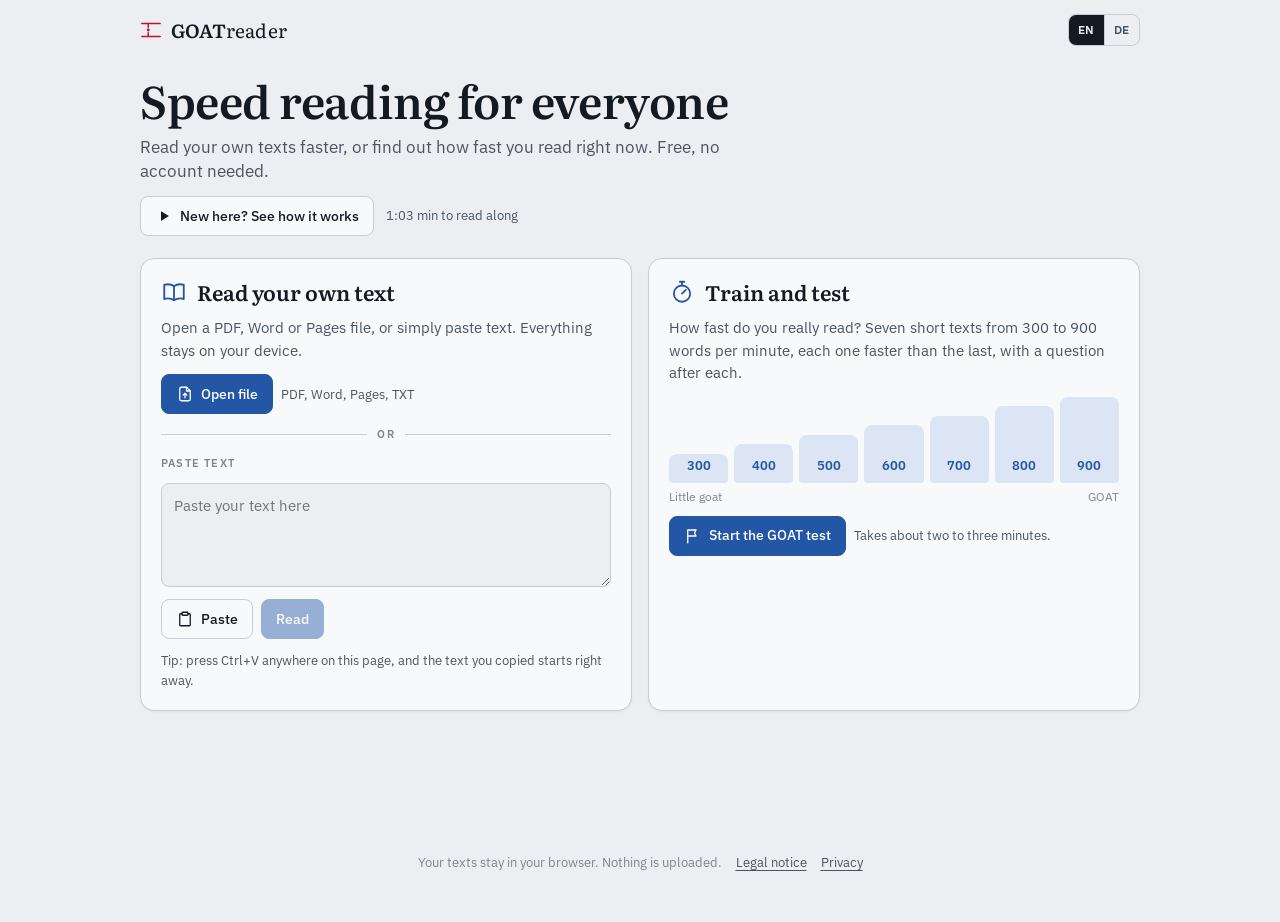
==== commit 39aa8a69: "GOAT-Test 300 bis 900 in Hunderterschritten, Vergleich mit Durchschnitt, neue Linkvorschau Co-Author" ====
--- a/index.html
+++ b/index.html
@@ -3,22 +3,22 @@
 <head>
 <meta charset="utf-8">
 <meta name="viewport" content="width=device-width,initial-scale=1,viewport-fit=cover">
-<title>GOATreader: PDFs und Texte schneller lesen</title>
-<meta name="description" content="GOATreader lässt dich PDFs und Texte schneller lesen: Wort für Wort, mit Fokusbuchstabe, Satz zurück, Kontextansicht und ehrlichen Tempowerten. Kostenlos, ohne Anmeldung, deine Texte bleiben in deinem Browser.">
+<title>GOATreader: Speedreading für alle</title>
+<meta name="description" content="Lies PDFs, Word- und Pages-Dateien schneller oder mach den GOAT-Test: Wie schnell liest du wirklich? Kostenlos, ohne Anmeldung, deine Texte bleiben in deinem Browser.">
 <link rel="canonical" href="https://goatreader.app/">
 <meta name="theme-color" content="#ECEEF1" media="(prefers-color-scheme: light)">
 <meta name="theme-color" content="#0E141A" media="(prefers-color-scheme: dark)">
 <meta property="og:type" content="website">
 <meta property="og:site_name" content="GOATreader">
-<meta property="og:title" content="GOATreader">
-<meta property="og:description" content="Lies PDFs und Texte schneller. Kostenlos, ohne Anmeldung, deine Texte bleiben in deinem Browser.">
+<meta property="og:title" content="GOATreader: Speedreading für alle">
+<meta property="og:description" content="Lies PDFs, Word- und Pages-Dateien schneller oder mach den GOAT-Test. Kostenlos, ohne Anmeldung, deine Texte bleiben in deinem Browser.">
 <meta property="og:url" content="https://goatreader.app/">
 <meta property="og:locale" content="de_DE">
 <meta property="og:locale:alternate" content="en_US">
 <meta property="og:image" content="https://goatreader.app/og-image.png">
 <meta property="og:image:width" content="1200">
 <meta property="og:image:height" content="630">
-<meta property="og:image:alt" content="GOATreader: das Wort GOAT in einem Lesefenster, mit dem Fokusbuchstaben O in Rot">
+<meta property="og:image:alt" content="GOATreader: das Wort GOAT in einem Lesefenster, Fokusbuchstabe O in Rot. Darunter: Wie schnell liest du wirklich? Mach den GOAT-Test.">
 <meta name="twitter:card" content="summary_large_image">
 <link rel="icon" href="icon.svg" type="image/svg+xml">
 <link rel="icon" href="favicon-32.png" type="image/png" sizes="32x32">
@@ -282,12 +282,12 @@
 .or{display:flex;align-items:center;gap:10px;font-size:11px;font-weight:600;letter-spacing:.11em;text-transform:uppercase;color:var(--ink-3)}
 .or::before,.or::after{content:"";flex:1;height:1px;background:var(--rule)}
 #home-paste{min-height:104px}
-.levels{display:grid;grid-template-columns:repeat(4,minmax(0,1fr));align-items:end;gap:8px;height:86px}
+.levels{display:grid;grid-template-columns:repeat(7,minmax(0,1fr));align-items:end;gap:6px;height:86px}
 .levels span{display:flex;align-items:flex-end;justify-content:center;padding-bottom:7px;border-radius:8px 8px 4px 4px;background:var(--pencil-soft);
   color:var(--pencil);font-size:13px;font-weight:600;font-variant-numeric:tabular-nums}
-.levels span:nth-child(1){height:42%}.levels span:nth-child(2){height:60%}.levels span:nth-child(3){height:80%}.levels span:nth-child(4){height:100%}
+.levels span:nth-child(1){height:34%}.levels span:nth-child(2){height:45%}.levels span:nth-child(3){height:56%}.levels span:nth-child(4){height:67%}.levels span:nth-child(5){height:78%}.levels span:nth-child(6){height:89%}.levels span:nth-child(7){height:100%}
 .levels span.done{background:var(--pencil);color:var(--pencil-ink)}
-.ranks{display:grid;grid-template-columns:repeat(4,minmax(0,1fr));gap:8px;margin-top:-6px;font-size:12px;line-height:1.25;color:var(--ink-3);text-align:center}
+.ranks{display:flex;justify-content:space-between;gap:8px;margin-top:-6px;font-size:12px;line-height:1.25;color:var(--ink-3)}
 .ranks span.done{color:var(--pencil);font-weight:600}
 .paste-box{display:flex;flex-direction:column;gap:12px}
 .paste-open{display:none}
@@ -311,13 +311,20 @@
 .fb.ok{color:var(--ok)}
 .fb.no{color:var(--danger)}
 .res-main{margin:0;font-size:16.5px}
-.steps{list-style:none;margin:0;padding:0;display:grid;grid-template-columns:repeat(4,minmax(0,1fr));gap:8px}
+.steps{list-style:none;margin:0;padding:0;display:grid;grid-template-columns:repeat(auto-fill,minmax(76px,1fr));gap:8px}
 .steps li{display:flex;flex-direction:column;align-items:center;gap:2px;padding:10px 4px;border:1px solid var(--rule);border-radius:10px;background:var(--paper);
   font-size:12.5px;color:var(--ink-2);text-align:center}
-.steps b{font-size:16px;color:var(--ink);font-variant-numeric:tabular-nums}
+.steps b{font-size:15px;color:var(--ink);font-variant-numeric:tabular-nums;white-space:nowrap}
 .steps li.ok{border-color:var(--ok);background:var(--ok-soft)}
 .steps li.no{border-color:var(--danger)}
 .steps li.open{opacity:.6}
+.cmp{display:flex;flex-direction:column;gap:8px}
+.cmp-row{display:grid;grid-template-columns:minmax(0,15em) minmax(0,1fr) auto;align-items:center;gap:6px 12px;font-size:13.5px;color:var(--ink-2)}
+.cmp-t{height:12px;border-radius:6px;background:var(--paper);border:1px solid var(--rule);overflow:hidden}
+.cmp-t i{display:block;height:100%;width:0;border-radius:6px;background:var(--ink-3)}
+.cmp-row.you{color:var(--ink);font-weight:600}
+.cmp-row.you .cmp-t i{background:var(--pencil)}
+.cmp-n{font-variant-numeric:tabular-nums;text-align:right;white-space:nowrap}
 
 /* ---------- reading window during the test: fixed speed, no jumping ---------- */
 body[data-view="test"] #btn-prev,body[data-view="test"] #btn-next,body[data-view="test"] #wpm-up,body[data-view="test"] #wpm-down{display:none}
@@ -343,6 +350,9 @@
 }
 @media (max-width:640px){
   .choice,.stage{padding:16px}
+  .cmp-row{grid-template-columns:minmax(0,1fr) auto;gap:4px 10px}
+  .steps{grid-template-columns:repeat(auto-fill,minmax(68px,1fr))}.steps li{font-size:12px;padding:8px 2px}.steps b{font-size:14px}
+  .cmp-l{grid-column:1;grid-row:1}.cmp-n{grid-column:2;grid-row:1}.cmp-t{grid-column:1 / -1;grid-row:2}
   .hero p{font-size:15.5px}
   .resume{flex-wrap:wrap;padding:12px 14px}
   .resume .btn{flex:1}
@@ -362,7 +372,6 @@
   /* schmale Handys: Satz-Knöpfe nur mit Symbol (Beschriftung bleibt als aria-label und title) */
   .tgroup .btn:not(.play){width:46px;height:46px;padding:0}
   .tgroup .btn:not(.play) span{display:none}
-  .steps{grid-template-columns:repeat(2,minmax(0,1fr))}
   #test-exit span{display:none}
   #test-exit{width:40px;padding:0}
 }
@@ -504,8 +513,8 @@
         <section class="choice" id="choice-train" aria-labelledby="choice-train-h">
           <div class="choice-head"><svg viewBox="0 0 24 24" fill="none" stroke="currentColor" stroke-width="1.7" stroke-linecap="round" stroke-linejoin="round" aria-hidden="true"><circle cx="12" cy="13.5" r="7.5"/><path d="M12 13.5l3.5-3.5M10 2.5h4M12 2.5V6"/></svg><h2 id="choice-train-h" data-i18n="home.train.title">Train and test</h2></div>
           <p class="choice-desc" data-i18n="home.train.desc">How fast do you really read? Four short texts, each one faster than the last, with a question after each.</p>
-          <div class="levels" id="levels" role="img" aria-label="Four levels: 300, 400, 500 and 600 words per minute" data-i18n-attr="aria-label:home.train.levels"><span>300</span><span>400</span><span>500</span><span>600</span></div>
-          <div class="ranks" id="ranks" aria-hidden="true"><span data-i18n="rank.1">Little goat</span><span data-i18n="rank.2">Mountain goat</span><span data-i18n="rank.3">Summit goat</span><span data-i18n="rank.4">GOAT</span></div>
+          <div class="levels" id="levels" role="img" aria-label="Seven levels from 300 to 900 words per minute, in steps of 100" data-i18n-attr="aria-label:home.train.levels"><span>300</span><span>400</span><span>500</span><span>600</span><span>700</span><span>800</span><span>900</span></div>
+          <div class="ranks" id="ranks" aria-hidden="true"><span data-i18n="rank.1">Little goat</span><span data-i18n="rank.7">GOAT</span></div>
           <div class="row">
             <button class="btn primary" id="test-start" type="button"><svg viewBox="0 0 24 24" fill="none" stroke="currentColor" stroke-width="1.8" stroke-linecap="round" stroke-linejoin="round" aria-hidden="true"><path d="M5 21V4h11l-2 4 2 4H5"/></svg><span data-i18n="home.train.go">Start the GOAT test</span></button>
             <span class="note" data-i18n="home.train.time">Takes about two minutes.</span>
@@ -584,9 +593,12 @@
       <h2 class="rank" id="result-rank" tabindex="-1"></h2>
       <p class="res-main" id="result-main"></p>
       <ol class="steps" id="result-steps"></ol>
-      <p class="note" id="result-eff"></p>
+      <div class="cmp" id="result-bars" hidden>
+        <div class="cmp-row you"><span class="cmp-l" data-i18n="res.bar.you">You in the test (with sentence pauses)</span><span class="cmp-t" aria-hidden="true"><i id="bar-you"></i></span><b class="cmp-n" id="bar-you-n"></b></div>
+        <div class="cmp-row"><span class="cmp-l" data-i18n="res.bar.avg">Average for silent reading</span><span class="cmp-t" aria-hidden="true"><i id="bar-avg"></i></span><b class="cmp-n" id="bar-avg-n"></b></div>
+      </div>
+      <p class="note" id="result-cmp"></p>
       <p class="note" id="result-best" hidden></p>
-      <p class="note" id="result-cmp" data-i18n="res.cmp">For comparison: adults read English texts silently at about 240 words per minute on average (Brysbaert 2019).</p>
       <p class="note" data-i18n="res.tip">Tip: for dense texts like papers, start a little slower and speed up step by step.</p>
       <div class="row">
         <button class="btn primary" id="result-share" type="button"><svg viewBox="0 0 24 24" fill="none" stroke="currentColor" stroke-width="1.8" stroke-linecap="round" stroke-linejoin="round" aria-hidden="true"><path d="M12 15V3M7.5 7.5 12 3l4.5 4.5"/><path d="M5 12v7a2 2 0 0 0 2 2h10a2 2 0 0 0 2-2v-7"/></svg><span data-i18n="res.share">Share result</span></button>
@@ -725,7 +737,7 @@
 const APP = 'GOATreader';
 const I18N = {
   en: {
-    'app.title': 'GOATreader: Read PDFs and texts faster',
+    'app.title': 'GOATreader: Speed reading for everyone',
     'doc.sampleChip': 'Sample',
     'doc.untitled': 'My text',
     'doc.file': 'File',
@@ -907,10 +919,10 @@
     'home.paste.key': 'Tip: press {key} anywhere on this page, and the text you copied starts right away.',
     'key.paste': 'Ctrl+V',
     'home.train.title': 'Train and test',
-    'home.train.desc': 'How fast do you really read? Four short texts, each one faster than the last, with a question after each.',
-    'home.train.levels': 'Four levels: 300, 400, 500 and 600 words per minute',
+    'home.train.desc': 'How fast do you really read? Seven short texts from 300 to 900 words per minute, each one faster than the last, with a question after each.',
+    'home.train.levels': 'Seven levels from 300 to 900 words per minute, in steps of 100',
     'home.train.go': 'Start the GOAT test',
-    'home.train.time': 'Takes about two minutes.',
+    'home.train.time': 'Takes about two to three minutes.',
     'home.train.best': 'Your best so far: {wpm} words per minute',
     'test.title': 'GOAT test',
     'test.exit': 'Quit test',
@@ -929,18 +941,22 @@
     'quiz.sr.mine': 'your answer',
     'rank.0': 'Ready to start',
     'rank.1': 'Little goat',
-    'rank.2': 'Mountain goat',
-    'rank.3': 'Summit goat',
-    'rank.4': 'GOAT',
+    'rank.2': 'Young goat',
+    'rank.3': 'Mountain goat',
+    'rank.4': 'Climbing goat',
+    'rank.5': 'Summit goat',
+    'rank.6': 'Ibex',
+    'rank.7': 'GOAT',
     'res.kicker': 'Your result',
     'res.main': 'You understood the text at {wpm} words per minute.',
-    'res.main.all': 'You understood all four texts, even at {wpm} words per minute.',
+    'res.main.all': 'You understood all seven texts, even at {wpm} words per minute.',
     'res.main0': '{wpm} words per minute didn’t work out yet. No problem: everyone starts at their own pace.',
     'res.step.ok': 'understood',
     'res.step.no': 'missed',
     'res.step.open': 'not reached',
-    'res.eff': 'Including the pauses at sentence ends, that is about {e} words per minute.',
-    'res.cmp': 'For comparison: adults read English texts silently at about 240 words per minute on average (Brysbaert 2019).',
+    'res.bar.you': 'You in the test (with sentence pauses)',
+    'res.bar.avg': 'Average for silent reading in English',
+    'res.cmp': 'For comparison: on average, adults read silently at about {en} words per minute in English and about {de} in German.',
     'res.best': 'Your best so far: {wpm} words per minute.',
     'res.newbest': 'New personal best!',
     'res.tip': 'Tip: for dense texts like papers, start a little slower and speed up step by step.',
@@ -987,6 +1003,21 @@
     'test.a4.ok': 'The power went out.',
     'test.a4.x1': 'The band took a break.',
     'test.a4.x2': 'It started to rain.',
+    'test.a5.text': 'Leon wanted to do some quick shopping after work: milk, pasta and tomatoes. At the checkout, he realized that his wallet was still at the office. A long line was already waiting behind him. The cashier stayed perfectly calm and asked whether he could pay with his phone. Leon had never tried that before, but it worked right away. A little boy behind him clapped with excitement. Since then, Leon pays almost only with his phone.',
+    'test.a5.q': 'Where was Leon’s wallet?',
+    'test.a5.ok': 'At the office',
+    'test.a5.x1': 'At home',
+    'test.a5.x2': 'In the shopping cart',
+    'test.a6.text': 'Hanna was supposed to water her neighbor’s plants for two weeks. On the first day, she found a note in the kitchen: water the cacti only once a week, the basil every day. Hanna was proud that she did everything right. On the last day, she discovered an orchid behind the curtain that she had completely overlooked. Luckily, the orchid still looked fresh. Her neighbor just laughed: the orchid was made of plastic.',
+    'test.a6.q': 'Why did the orchid still look fresh?',
+    'test.a6.ok': 'It was made of plastic',
+    'test.a6.x1': 'Hanna had watered it',
+    'test.a6.x2': 'It stood in the shade',
+    'test.a7.text': 'Ben wanted to bake a cake for his girlfriend’s birthday. He found a recipe for chocolate cake and bought all the ingredients. Because he was nervous, he mixed up the sugar and the salt. The cake looked wonderful, smelled of chocolate and even had candles. At the first bite, his girlfriend pulled a face, and then they both had to laugh. They ordered pizza and had ice cream from the supermarket for dessert. That cake was never made again.',
+    'test.a7.q': 'What did Ben mix up?',
+    'test.a7.ok': 'Sugar and salt',
+    'test.a7.x1': 'Flour and sugar',
+    'test.a7.x2': 'Butter and oil',
     'test.b1.text': 'On Sunday, the Berger family brought home a young dog from the animal shelter. He was brown, had one white ear and was called Bruno. The children had already bought a basket, a leash and a ball. But Bruno was only interested in one of Dad’s old slippers. He carried it proudly through the whole apartment and put it in his basket at night. Since then, Dad has been looking for his other slipper every morning.',
     'test.b1.q': 'What was Bruno most interested in?',
     'test.b1.ok': 'An old slipper',
@@ -1006,10 +1037,25 @@
     'test.b4.q': 'Where did Emma have the interview?',
     'test.b4.ok': 'In the train’s dining car',
     'test.b4.x1': 'At the company’s office',
-    'test.b4.x2': 'On the platform'
+    'test.b4.x2': 'On the platform',
+    'test.b5.text': 'Lukas had bought cinema tickets for the new science fiction film and invited his best friend. They got popcorn and sat down on time in their seats in row nine. When the film started, dancing penguins appeared on the screen instead of spaceships. Lukas had booked tickets for a children’s film by mistake. He wanted to leave right away, but his friend insisted on staying. In the end, they both found the penguins funnier than any spaceship.',
+    'test.b5.q': 'What kind of film did they watch?',
+    'test.b5.ok': 'A children’s film with penguins',
+    'test.b5.x1': 'A science fiction film',
+    'test.b5.x2': 'A horror film',
+    'test.b6.text': 'Clara wanted to take part in the five-kilometer city run for the first time. She trained for three months, every Tuesday and Saturday in the park. On the morning of the run, she forgot her sports watch and was therefore unsure how fast she was going. She simply ran by feel and listened to her breathing. At the finish, the big clock showed her best time so far. Since then, Clara sometimes runs without a watch on purpose.',
+    'test.b6.q': 'What did Clara forget on the morning of the run?',
+    'test.b6.ok': 'Her sports watch',
+    'test.b6.x1': 'Her running shoes',
+    'test.b6.x2': 'Her race number',
+    'test.b7.text': 'Grandpa Karl got a tablet from his grandchildren for his birthday. For the first few days, it lay unused in the cupboard because he was afraid of breaking something. Then his granddaughter showed him how a video call works. Since then, Karl calls her every evening at eight, whether she has time or not. By now, he even sends her photos from his garden. His tomatoes are especially big this year.',
+    'test.b7.q': 'When does Karl call his granddaughter?',
+    'test.b7.ok': 'Every evening at eight',
+    'test.b7.x1': 'Every morning at eight',
+    'test.b7.x2': 'Every Sunday'
   },
   de: {
-    'app.title': 'GOATreader: PDFs und Texte schneller lesen',
+    'app.title': 'GOATreader: Speedreading für alle',
     'doc.sampleChip': 'Beispiel',
     'doc.untitled': 'Eigener Text',
     'doc.file': 'Datei',
@@ -1191,10 +1237,10 @@
     'home.paste.key': 'Tipp: Drück irgendwo auf dieser Seite {key}, und dein kopierter Text startet sofort.',
     'key.paste': 'Strg+V',
     'home.train.title': 'Trainieren und testen',
-    'home.train.desc': 'Wie schnell liest du wirklich? Vier kurze Texte, jeder schneller als der davor, nach jedem eine Frage.',
-    'home.train.levels': 'Vier Stufen: 300, 400, 500 und 600 Wörter pro Minute',
+    'home.train.desc': 'Wie schnell liest du wirklich? Sieben kurze Texte von 300 bis 900 Wörtern pro Minute, jeder schneller als der davor, nach jedem eine Frage.',
+    'home.train.levels': 'Sieben Stufen von 300 bis 900 Wörtern pro Minute, in Schritten von 100',
     'home.train.go': 'GOAT-Test starten',
-    'home.train.time': 'Dauert etwa zwei Minuten.',
+    'home.train.time': 'Dauert etwa zwei bis drei Minuten.',
     'home.train.best': 'Dein Rekord: {wpm} Wörter pro Minute',
     'test.title': 'GOAT-Test',
     'test.exit': 'Test beenden',
@@ -1213,18 +1259,22 @@
     'quiz.sr.mine': 'deine Antwort',
     'rank.0': 'Startklar',
     'rank.1': 'Zicklein',
-    'rank.2': 'Bergziege',
-    'rank.3': 'Gipfelziege',
-    'rank.4': 'GOAT',
+    'rank.2': 'Jungziege',
+    'rank.3': 'Bergziege',
+    'rank.4': 'Kletterziege',
+    'rank.5': 'Gipfelziege',
+    'rank.6': 'Steinbock',
+    'rank.7': 'GOAT',
     'res.kicker': 'Dein Ergebnis',
     'res.main': 'Du hast den Text bei {wpm} Wörtern pro Minute verstanden.',
-    'res.main.all': 'Du hast alle vier Texte verstanden, sogar bei {wpm} Wörtern pro Minute.',
+    'res.main.all': 'Du hast alle sieben Texte verstanden, sogar bei {wpm} Wörtern pro Minute.',
     'res.main0': 'Bei {wpm} Wörtern pro Minute hat es noch nicht geklappt. Kein Problem: Jeder fängt bei seinem Tempo an.',
     'res.step.ok': 'verstanden',
     'res.step.no': 'daneben',
     'res.step.open': 'nicht erreicht',
-    'res.eff': 'Mit den Pausen an den Satzenden sind das etwa {e} Wörter pro Minute.',
-    'res.cmp': 'Zum Vergleich: Erwachsene lesen englische Texte still im Schnitt mit etwa 240 Wörtern pro Minute (Brysbaert 2019).',
+    'res.bar.you': 'Du im Test (mit Satzpausen)',
+    'res.bar.avg': 'Durchschnitt beim stillen Lesen auf Deutsch',
+    'res.cmp': 'Zum Vergleich: Erwachsene lesen still im Schnitt etwa {de} Wörter pro Minute auf Deutsch und etwa {en} auf Englisch.',
     'res.best': 'Dein bisheriger Rekord: {wpm} Wörter pro Minute.',
     'res.newbest': 'Neuer persönlicher Rekord!',
     'res.tip': 'Tipp: Bei dichten Texten wie Fachartikeln starte etwas langsamer und steigere dich Schritt für Schritt.',
@@ -1271,6 +1321,21 @@
     'test.a4.ok': 'Der Strom fiel aus.',
     'test.a4.x1': 'Die Band machte eine Pause.',
     'test.a4.x2': 'Es fing an zu regnen.',
+    'test.a5.text': 'Leon wollte nach der Arbeit schnell einkaufen: Milch, Nudeln und Tomaten. An der Kasse merkte er, dass sein Geldbeutel noch im Büro lag. Hinter ihm wartete schon eine lange Schlange. Die Kassiererin blieb ganz ruhig und fragte, ob er mit dem Handy bezahlen könne. Leon hatte das noch nie ausprobiert, aber es klappte sofort. Ein kleiner Junge hinter ihm klatschte begeistert. Seitdem bezahlt Leon fast nur noch mit dem Handy.',
+    'test.a5.q': 'Wo lag Leons Geldbeutel?',
+    'test.a5.ok': 'Im Büro',
+    'test.a5.x1': 'Zu Hause',
+    'test.a5.x2': 'Im Einkaufswagen',
+    'test.a6.text': 'Hanna sollte zwei Wochen lang die Pflanzen ihrer Nachbarin gießen. Am ersten Tag fand sie in der Küche einen Zettel: Bitte die Kakteen nur einmal pro Woche, den Basilikum jeden Tag. Hanna war stolz, dass sie alles richtig machte. Am letzten Tag entdeckte sie hinter dem Vorhang noch eine Orchidee, die sie komplett übersehen hatte. Zum Glück sah die Orchidee noch frisch aus. Die Nachbarin lachte nur: Die Orchidee war aus Plastik.',
+    'test.a6.q': 'Warum sah die Orchidee noch frisch aus?',
+    'test.a6.ok': 'Sie war aus Plastik',
+    'test.a6.x1': 'Hanna hatte sie gegossen',
+    'test.a6.x2': 'Sie stand im Schatten',
+    'test.a7.text': 'Ben wollte seiner Freundin zum Geburtstag einen Kuchen backen. Er fand ein Rezept für Schokoladenkuchen und kaufte alle Zutaten. Weil er nervös war, verwechselte er Zucker und Salz. Der Kuchen sah wunderbar aus, roch nach Schokolade und hatte sogar Kerzen. Beim ersten Bissen verzog seine Freundin das Gesicht, dann mussten beide lachen. Sie bestellten Pizza und aßen zum Nachtisch Eis aus dem Supermarkt. Den Kuchen gab es nie wieder.',
+    'test.a7.q': 'Was hatte Ben verwechselt?',
+    'test.a7.ok': 'Zucker und Salz',
+    'test.a7.x1': 'Mehl und Zucker',
+    'test.a7.x2': 'Butter und Öl',
     'test.b1.text': 'Familie Berger holte am Sonntag einen jungen Hund aus dem Tierheim. Er war braun, hatte ein weißes Ohr und hieß Bruno. Die Kinder hatten schon ein Körbchen, eine Leine und einen Ball gekauft. Doch Bruno interessierte sich nur für einen alten Hausschuh von Papa. Den trug er stolz durch die ganze Wohnung und legte ihn abends in sein Körbchen. Seitdem sucht Papa jeden Morgen seinen zweiten Schuh.',
     'test.b1.q': 'Wofür interessierte sich Bruno am meisten?',
     'test.b1.ok': 'Für einen alten Hausschuh',
@@ -1290,7 +1355,22 @@
     'test.b4.q': 'Wo führte Emma das Gespräch?',
     'test.b4.ok': 'Im Speisewagen des Zuges',
     'test.b4.x1': 'Im Büro der Firma',
-    'test.b4.x2': 'Auf dem Bahnsteig'
+    'test.b4.x2': 'Auf dem Bahnsteig',
+    'test.b5.text': 'Lukas hatte Kinokarten für den neuen Science-Fiction-Film gekauft und lud seinen besten Freund ein. Sie holten Popcorn und setzten sich pünktlich auf ihre Plätze in Reihe neun. Als der Film begann, liefen statt Raumschiffen tanzende Pinguine über die Leinwand. Lukas hatte aus Versehen Karten für einen Kinderfilm gebucht. Er wollte sofort gehen, aber sein Freund wollte unbedingt bleiben. Am Ende fanden beide die Pinguine lustiger als jedes Raumschiff.',
+    'test.b5.q': 'Was für einen Film sahen die beiden?',
+    'test.b5.ok': 'Einen Kinderfilm mit Pinguinen',
+    'test.b5.x1': 'Einen Science-Fiction-Film',
+    'test.b5.x2': 'Einen Horrorfilm',
+    'test.b6.text': 'Clara wollte zum ersten Mal beim Stadtlauf über fünf Kilometer mitmachen. Sie trainierte drei Monate lang, jeden Dienstag und Samstag im Park. Am Morgen des Laufs vergaß sie ihre Sportuhr und war deshalb ganz unsicher, wie schnell sie war. Sie lief einfach nach Gefühl und hörte auf ihren Atem. Im Ziel zeigte die große Uhr ihre bisher beste Zeit. Seitdem läuft Clara manchmal absichtlich ohne Uhr.',
+    'test.b6.q': 'Was vergaß Clara am Morgen des Laufs?',
+    'test.b6.ok': 'Ihre Sportuhr',
+    'test.b6.x1': 'Ihre Laufschuhe',
+    'test.b6.x2': 'Ihre Startnummer',
+    'test.b7.text': 'Opa Karl bekam von seinen Enkeln zum Geburtstag ein Tablet. Die ersten Tage lag es unbenutzt im Schrank, weil er Angst hatte, etwas kaputt zu machen. Dann zeigte ihm seine Enkelin, wie ein Videoanruf funktioniert. Seitdem ruft Karl sie jeden Abend um acht an, egal ob sie gerade Zeit hat oder nicht. Inzwischen schickt er ihr sogar Fotos aus seinem Garten. Seine Tomaten sind dieses Jahr besonders groß.',
+    'test.b7.q': 'Wann ruft Karl seine Enkelin an?',
+    'test.b7.ok': 'Jeden Abend um acht',
+    'test.b7.x1': 'Jeden Morgen um acht',
+    'test.b7.x2': 'Jeden Sonntag'
   }
 };
 
@@ -3241,7 +3321,9 @@
   const best = testBest();
   H.best.hidden = !best;
   if (best) H.best.textContent = t('home.train.best', { wpm: TEST_LEVELS[best - 1] });
-  for (const sel of ['#levels span', '#ranks span']) document.querySelectorAll(sel).forEach((x, k) => x.classList.toggle('done', k < best));
+  document.querySelectorAll('#levels span').forEach((x, k) => x.classList.toggle('done', k < best));
+  const rk = document.querySelectorAll('#ranks span');   // nur Anfang (Zicklein) und Ziel (GOAT)
+  rk[0].classList.toggle('done', best > 0); rk[1].classList.toggle('done', best === TEST_LEVELS.length);
   H.introTime.textContent = t('home.intro.time', { t: fmtDur(sampleDuration()) });
   H.key.textContent = t('home.paste.key', { key: pasteKey() });
   updateCount();
@@ -3318,7 +3400,11 @@
 });
 
 // --- GOAT-Test: vier Stufen, je ein kurzer Text und eine Frage; eine falsche Antwort beendet den Test ---
-const TEST_LEVELS = [300, 400, 500, 600];
+const TEST_LEVELS = [300, 400, 500, 600, 700, 800, 900];   // Victor, 18.10.2026: 300 bis 900 in Hunderterschritten
+// Stilles Lesen Erwachsener, Wörter pro Minute: EN 238 (Meta-Analyse Brysbaert 2019). DE geschätzt: dieselben übersetzten
+// Texte schaffen Erwachsene auf Deutsch mit 179, auf Englisch mit 228 Wörtern pro Minute (laut, Trauzettel-Klosinski und
+// Dietz 2012), also rund 21 % weniger wegen längerer Wörter; 238 × 179 / 228 = 187. Gerundet: EN 240, DE 190.
+const READ_AVG = { en: 240, de: 190 };
 const TEST_SETS = ['a', 'b'];
 const K_TEST = 'goatreader.test.v1';   // { best: geschaffte Stufen 0 bis 4, next: nächster Textsatz }
 const TEST = { set: 0, level: 0, order: [0, 1, 2], answered: null, answers: [], passed: 0, prevBest: 0 };
@@ -3420,9 +3506,17 @@
     li.append(b, s);
     ol.append(li);
   });
-  const eff = $('#result-eff');
-  eff.hidden = !p;
-  if (p) eff.textContent = t('res.eff', { e: fmtN(Math.round(testEff(p - 1) / 10) * 10) });
+  // Vergleich: eigenes Testtempo mit Satzpausen gegen den Durchschnitt beim stillen Lesen in dieser Sprache
+  const avg = READ_AVG[LANG] || READ_AVG.en;
+  $('#result-cmp').textContent = t('res.cmp', { en: fmtN(READ_AVG.en), de: fmtN(READ_AVG.de) });
+  $('#result-bars').hidden = !p;
+  if (p) {
+    const you = Math.round(testEff(p - 1) / 10) * 10, max = Math.max(you, avg);
+    $('#bar-you').style.width = (you / max * 100).toFixed(1) + '%';
+    $('#bar-avg').style.width = (avg / max * 100).toFixed(1) + '%';
+    $('#bar-you-n').textContent = `${fmtN(you)} ${t('tempo.unit')}`;
+    $('#bar-avg-n').textContent = `${fmtN(avg)} ${t('tempo.unit')}`;
+  }
   const best = $('#result-best');
   best.hidden = !(TEST.prevBest > p || (p > TEST.prevBest && TEST.prevBest > 0));
   best.textContent = TEST.prevBest > p ? t('res.best', { wpm: TEST_LEVELS[TEST.prevBest - 1] }) : t('res.newbest');
